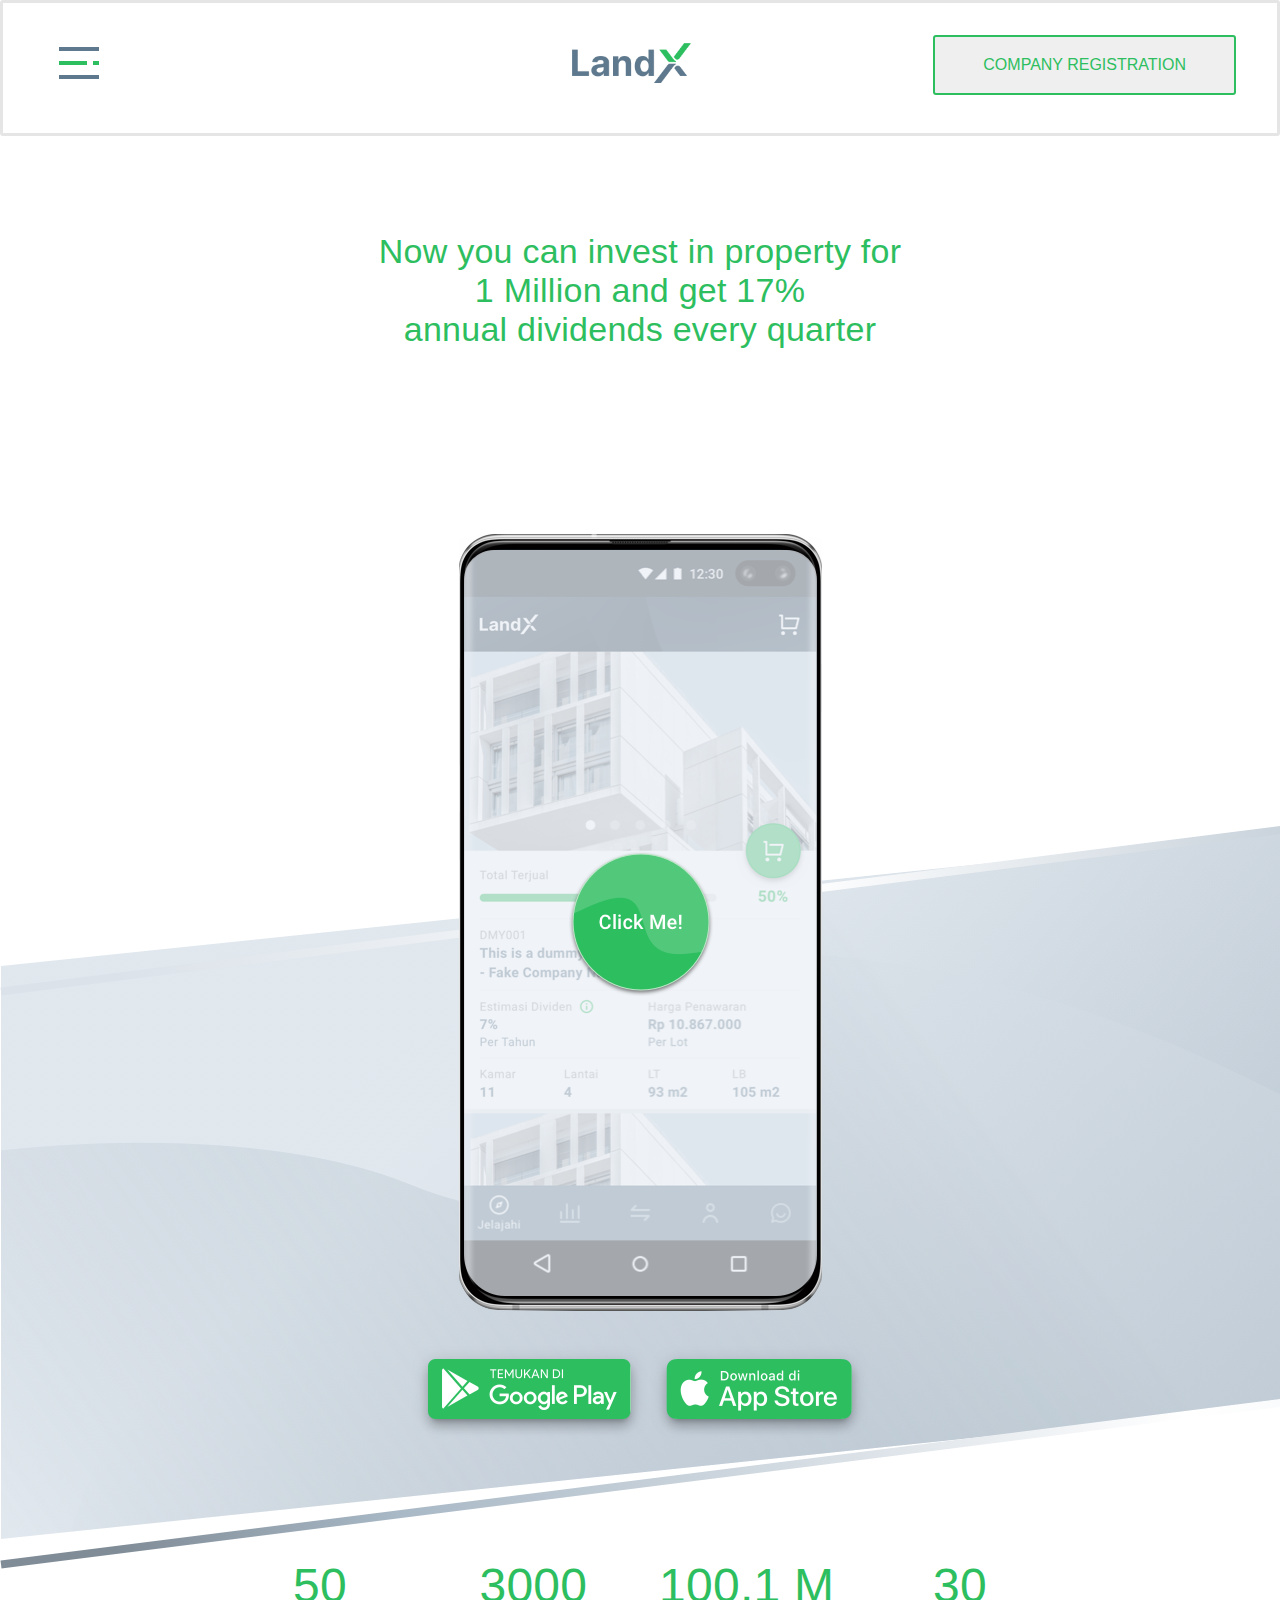
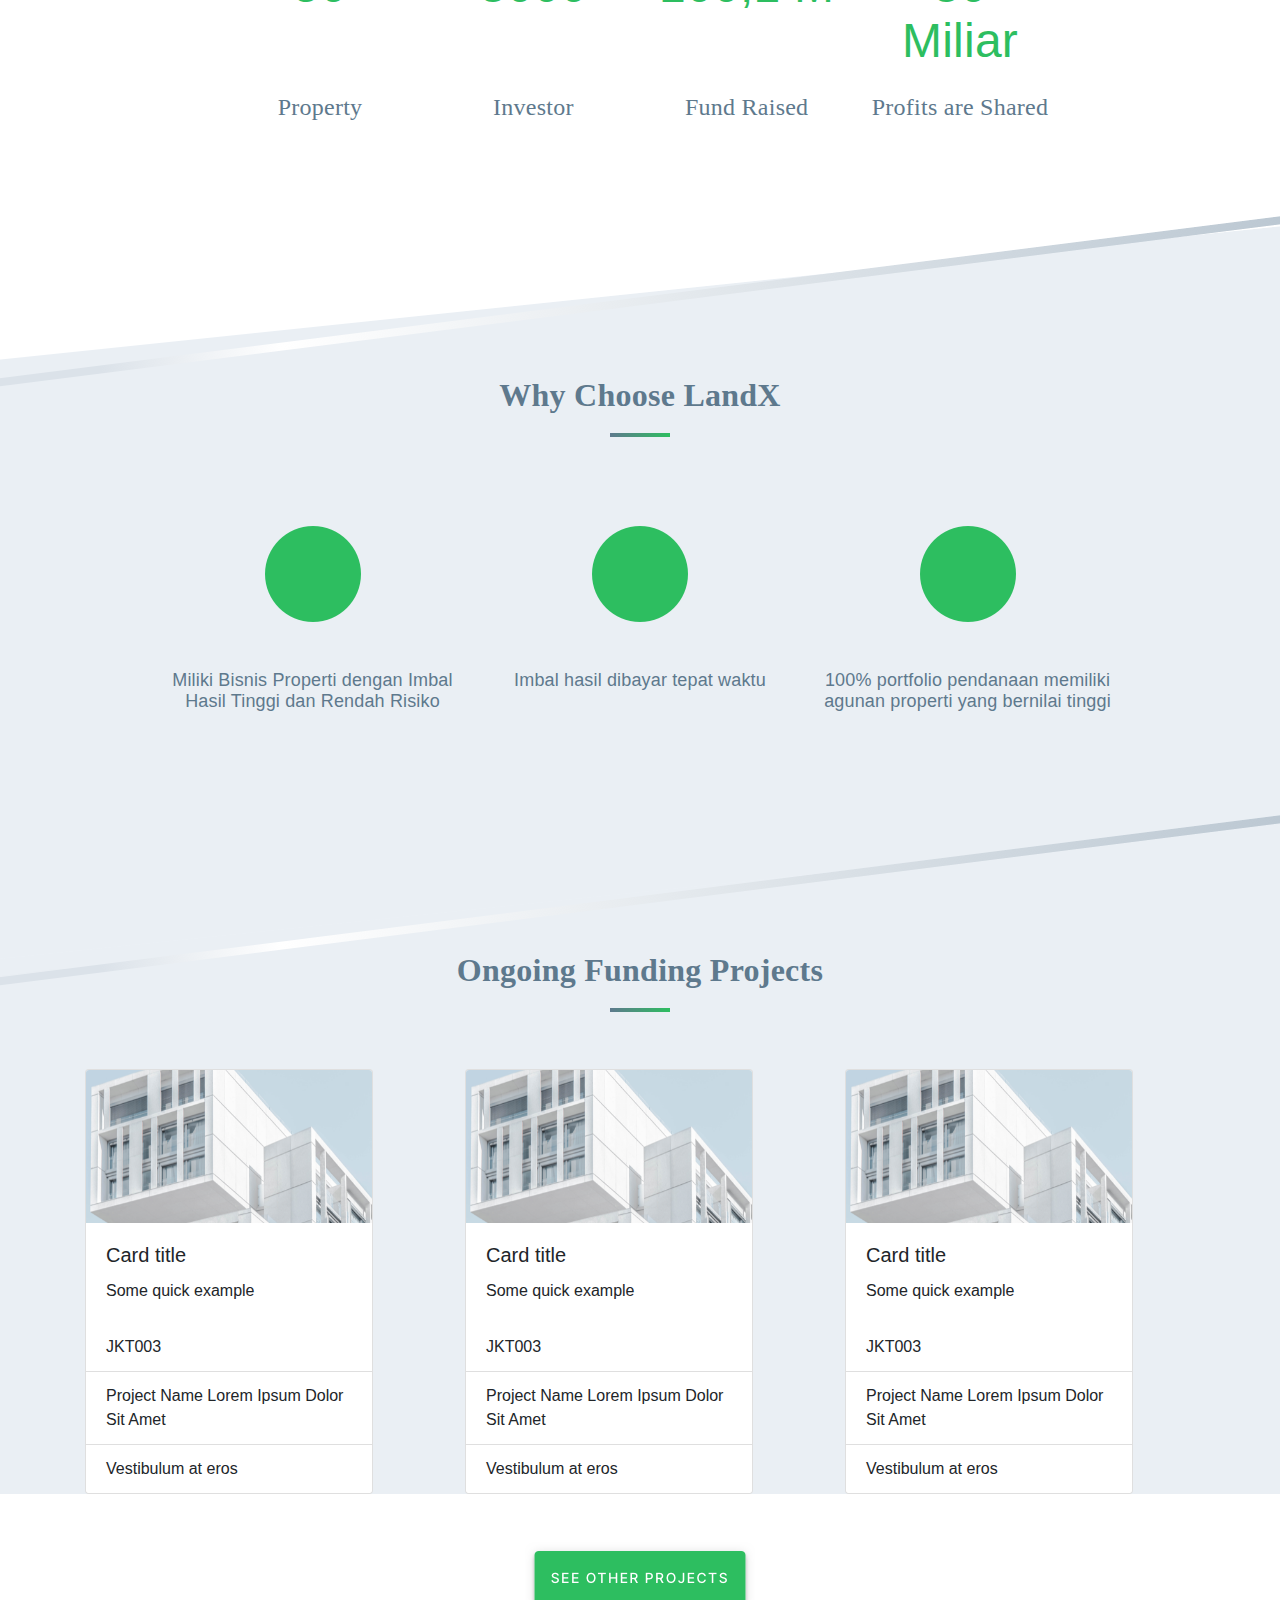
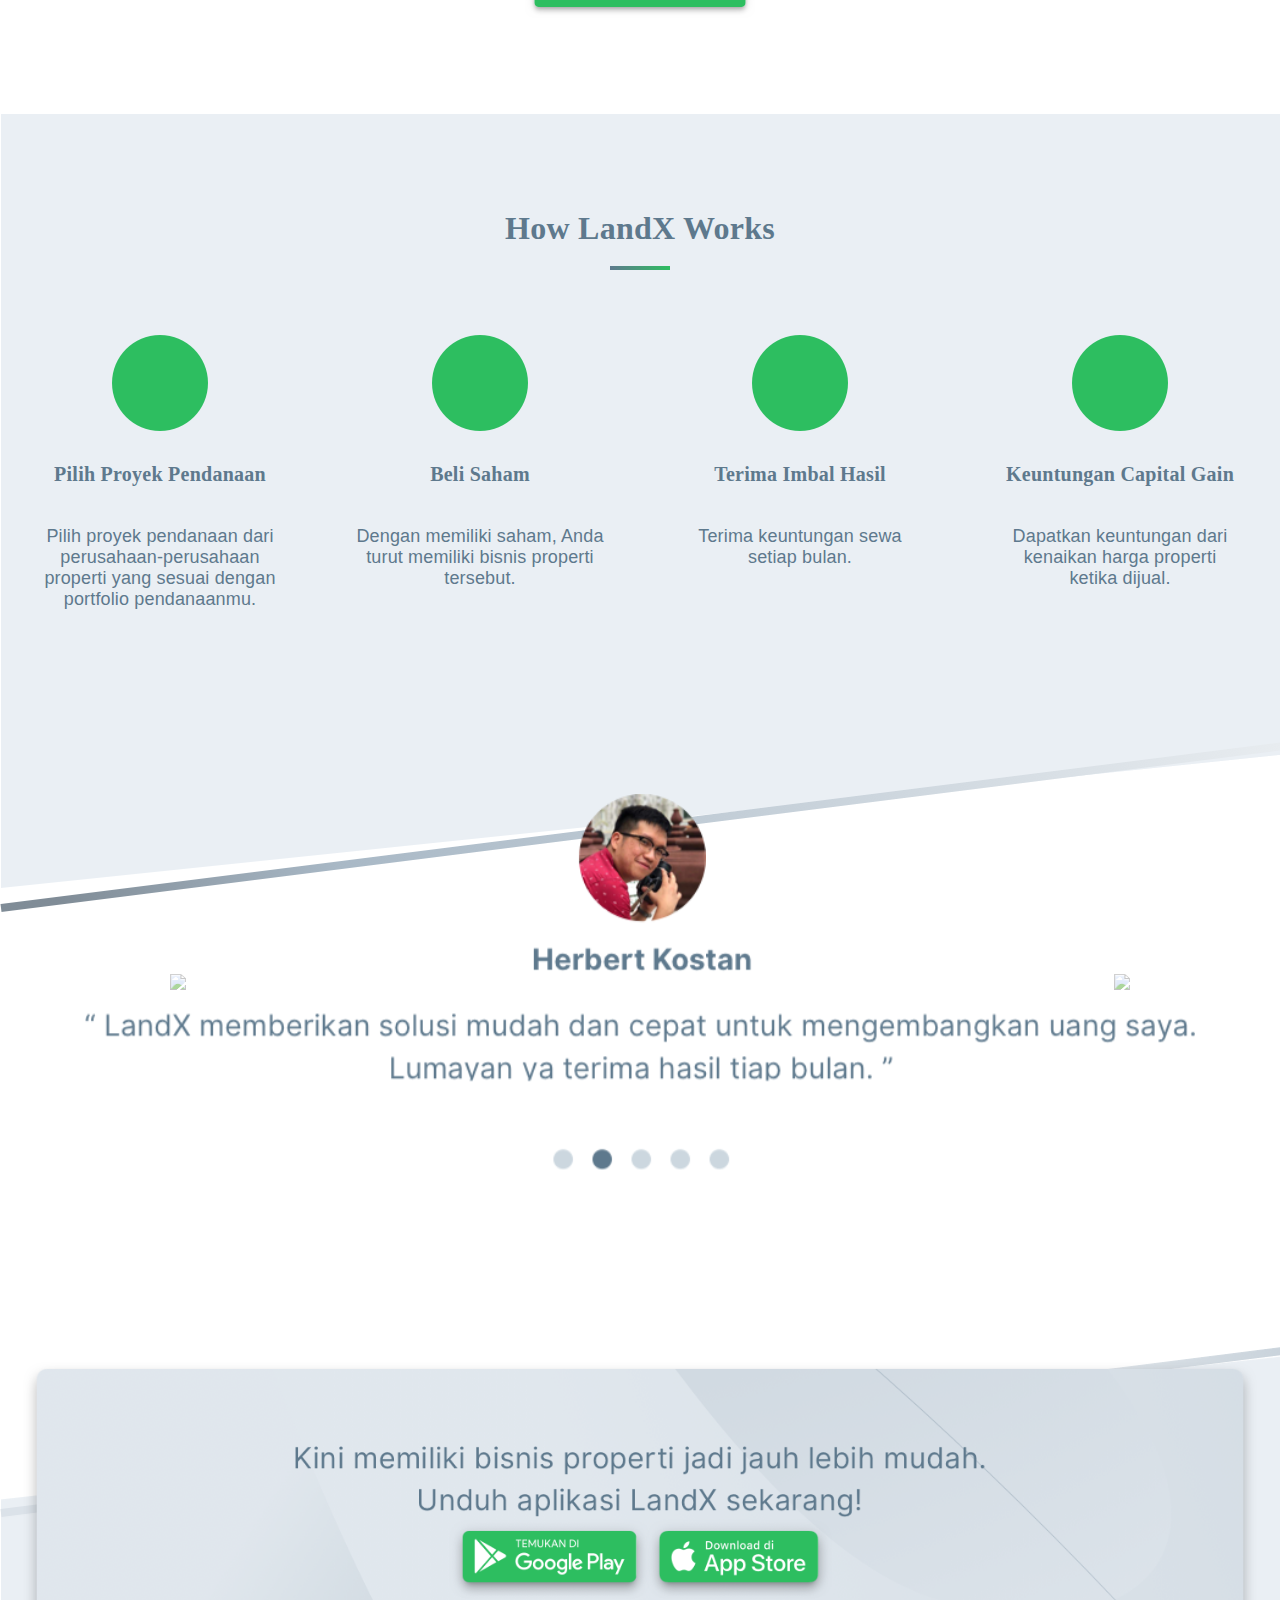
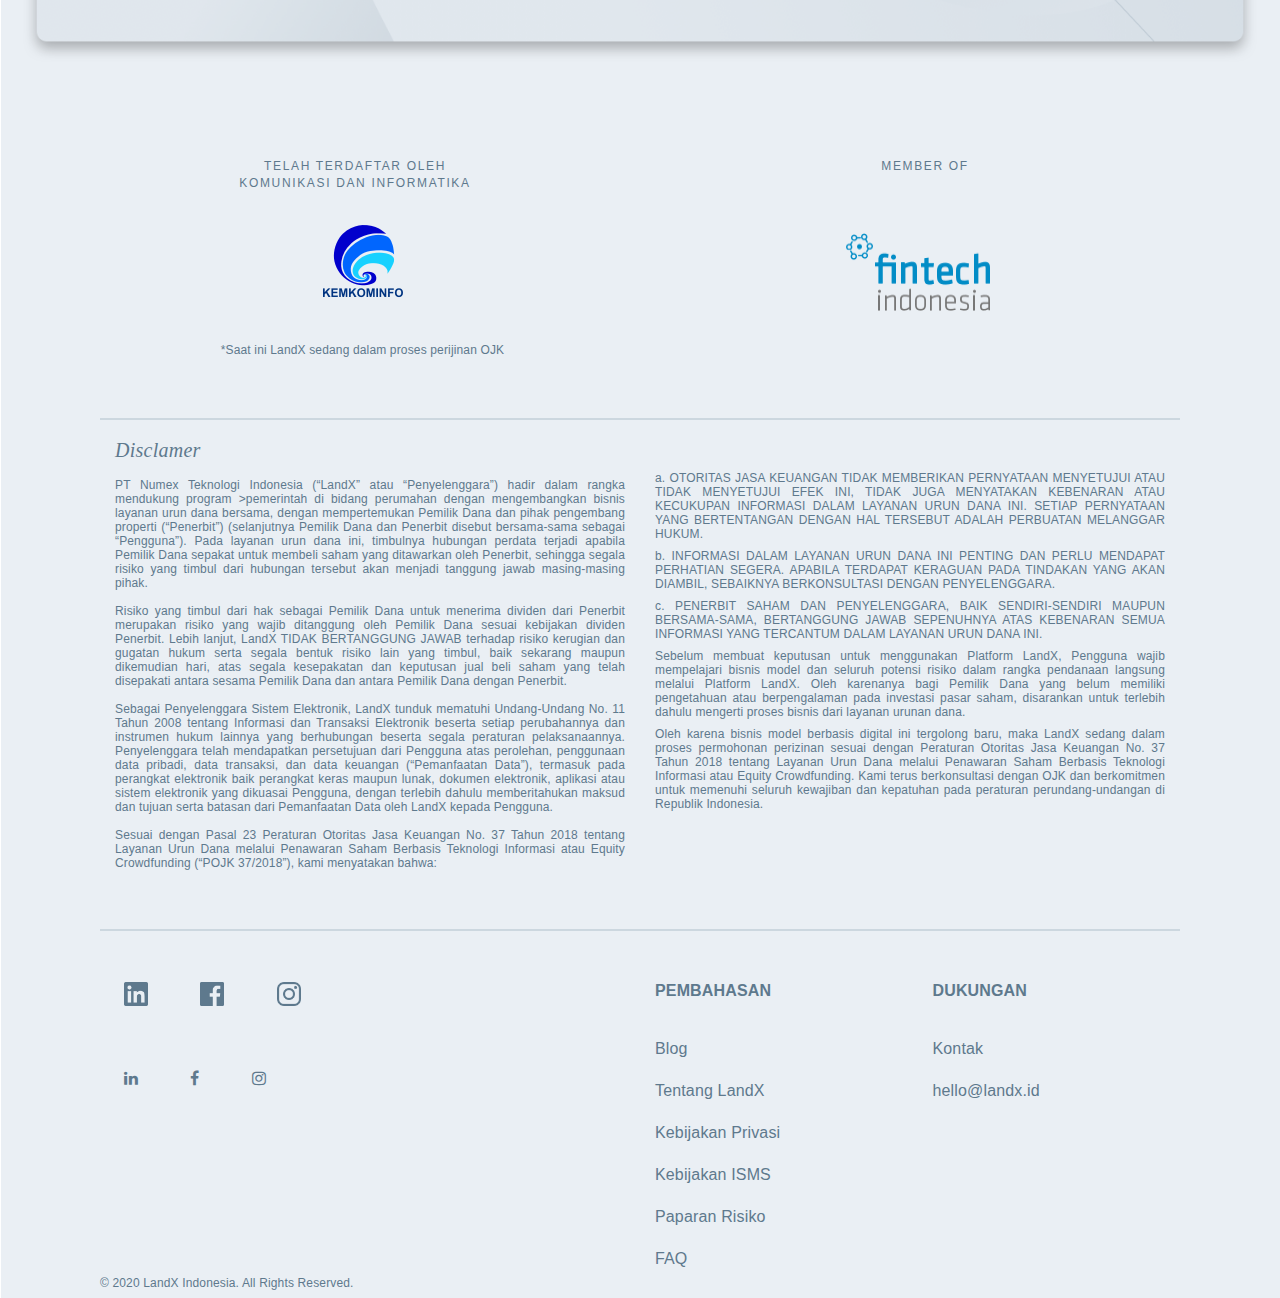
==== index.html @ e966cb38 "Merge pull request #1 from aanragilj/landingaan" ====
<!doctype html>
<html lang="en">
  <head>
    <!-- Required meta tags -->
    <meta charset="utf-8">
    <meta name="viewport" content="width=device-width, initial-scale=1, shrink-to-fit=no">

    <!-- Bootstrap CSS -->
    <link rel="stylesheet" href="https://stackpath.bootstrapcdn.com/bootstrap/4.4.1/css/bootstrap.min.css" integrity="sha384-Vkoo8x4CGsO3+Hhxv8T/Q5PaXtkKtu6ug5TOeNV6gBiFeWPGFN9MuhOf23Q9Ifjh" crossorigin="anonymous">
    <link rel="stylesheet" type="text/css" href="style.css">

    <title>LandX Website</title>
  </head>

  <body>

    <!-- Navbar -->

    <div class="container-fluid sticky-top" style="padding: 32px 24px;" id="navbar">
        <div class="row">
          <div class="col-lg" style="text-align:left">
            <img src="img/hamburgerMenu.svg" alt="hamburgerMenu" id="hamburgerMenu">
          </div>
          <div class="col-lg" style="text-align:center" class="img-fluid">
            <img src="img/LandX_Logo.png" alt="LandX Logo" id="logolandx">
          </div>
          <div class="col-lg" style="text-align:right" id="companyregistration" class="img-fliuid">
            <button id="lx_btn_outline">COMPANY REGISTRATION</button> 
          </div>
        </div>
      </div>

      <!-- Tittle -->

      <div class="container-fluid" style="padding: 32px 72px;">
        <div class="row">
          <div class="col-lg">
            <h1 id="Now-you-can-invest-i" class="mx-auto d-block" style="text-align: center;">Now you can invest in property for 1 Million and get 17%<br> annual 
              dividends every quarter</h1><br></h1>
          </div>
        </div>
      </div>

      <!-- Handphone mockup -->
    <div class="container-fluid" id="lx_hero1">
      <div class="row">
        <div class="col-lg" style="text-align:center" class="img-fluid">
          <img src="img/heroPhone2.png" alt="heroPhone" id="heroPhone" class="mx-auto d-block">
          <div class="col" style="padding-top: 32px;">
            <img src="img/btn_googleplay.png">
            <img src="img/btn_appstore.png">
            <div class="col-2"></div>
        <div class="col-2"></div>
      </div>
          </div>

      </div>
      <!-- Jumlah investor -->
      <div class="row" style="padding-top: 120px;">
        <div class="col"></div>
          <div class="col-2">
            <h2 id="h3">50</h2>
          </div>
          <div class="col-2">
            <h2 id="h3">3000</h2>
          </div>
          <div class="col-2">
            <h2 id="h3">100,1 M</h2>
          </div>
          <div class="col-2">
            <h2 id="h3">30 Miliar</h2>
          </div>
          <div class="col"></div>
        </div>
        <div class="row" style="padding-top: 10px;">
          <div class="col"></div>
          <div class="col-2">
            <p id="p2">Property</p>
          </div>
          <div class="col-2">
            <p id="p2">Investor</p>
          </div>
          <div class="col-2">
            <p id="p2">Fund Raised</p>
          </div>
          <div class="col-2">
            <p id="p2">Profits are Shared</p>
          </div>
          <div class="col"></div>
        </div>
    </div>
    


      <!-- Content 2 -->
          
      <div class="row">
        <div class="col-lg" style="text-align:center" class="img-fluid" id="lx_hero2">
          <div class="row" style="padding-top: 120px;">
          <div class="col">
              <h2 id="h2">Why Choose LandX</h2>
          <div class="col">
              <img src="img/line_why.png" alt="line_why" position="center">
      </div>
      <div class="row" style="padding-top: 48px;">
        <div class="col"></div>
        <div class="col-3" style="padding-top: 32px;">
            <img src="img/circle1.png" alt="iconPlaceholder" class="mx-auto d-block">
            <br>
            <p id="p">Miliki Bisnis Properti dengan Imbal Hasil Tinggi dan Rendah Risiko</p>
        </div>
        <div class="col-3" style="padding-top: 32px;">
            <img src="img/circle1.png" alt="iconPlaceholder" class="mx-auto d-block">
            <br>
            <p id="p">Imbal hasil dibayar tepat waktu</p>
        </div>
        <div class="col-3" style="padding-top: 32px;">
            <img src="img/circle1.png" alt="iconPlaceholder" class="mx-auto d-block">
            <br>
            <p id="p">100% portfolio pendanaan memiliki agunan properti yang bernilai tinggi</p>
        </div>
        <div class="col"></div>
    </div>

          <!--Card view-->

          <div class="row">
            <div class="col-lg" style="text-align:center" class="img-fluid" id="lx_hero2">
              <div class="row" style="padding-top: 96px;">
              <div class="col">
                  <h2 id="h2">Ongoing Funding Projects</h2>
              <div class="col">
                  <img src="img/line_why.png" alt="line_why" position="center">
          </div>

            <div class="container">
              <div class="row" style="padding-top: 48px;">
                <div class="col" style="text-align: center;">
                <div class="card" style="width: 18rem;">
                <img class="card-img-top" src="img/imgPlaceholder.png" alt="Card image cap">
                <div class="card-body">
                <h5 class="card-title" style="text-align: left;">Card title</h5>
                <p class="card-text" style="text-align: left;">Some quick example</p>
            </div>
                <ul class="list-group list-group-flush">
                <li class="list-group-item" style="text-align: left;">JKT003</li>
                <li class="list-group-item" style="text-align: left;">Project Name Lorem Ipsum Dolor Sit Amet</li>
                <li class="list-group-item" style="text-align: left;">Vestibulum at eros</li>
                </div>
            </div>

            
            <div class="col" style="text-align: center;">
              <div class="card" style="width: 18rem;">
                  <img class="card-img-top" src="img/imgPlaceholder.png" alt="Card image cap">
              <div class="card-body">
                  <h5 class="card-title" style="text-align: left;">Card title</h5>
                  <p class="card-text" style="text-align: left;">Some quick example</p>
              </div>
                  <ul class="list-group list-group-flush">
                  <li class="list-group-item" style="text-align: left;">JKT003</li>
                  <li class="list-group-item" style="text-align: left;">Project Name
                              Lorem Ipsum Dolor Sit Amet</li>
                  <li class="list-group-item" style="text-align: left;">Vestibulum at eros</li>
              </div>
              </div>
              <div class="col" style="text-align: center;">
                <div class="card" style="width: 18rem;">
                    <img class="card-img-top" src="img/imgPlaceholder.png" alt="Card image cap">
              <div class="card-body">
                    <h5 class="card-title" style="text-align: left;">Card title</h5>
                    <p class="card-text" style="text-align: left;">Some quick example</p>
              </div>
                    <ul class="list-group list-group-flush">
                    <li class="list-group-item" style="text-align: left;">JKT003</li>
                    <li class="list-group-item" style="text-align: left;">Project Name
                                Lorem Ipsum Dolor Sit Amet</li>
                    <li class="list-group-item" style="text-align: left;">Vestibulum at eros</li>
              </div>
                <div class="col" style="text-align: center;"></div>
             </div>  
               </div>
              </div>
            </div>
          </div>
         </div>
        </div>
            <div class="container" style="padding-top: 48px;">
              <div class="row">
                <div class="col" style="text-align: center" >
                  <img src="img/btn_otherproject.png">
                </div>
            </div>
  </div>

  <!--How LandX Works-->

  <div class="container-fluid" style="padding-top: 96px;">
  <div class="row">
    <div class="col-lg" style="text-align: center;" class="img-fluid" id="lx_hero3">
      <div class="row">
        <div class="col">
          <h2 id="h2">How LandX Works</h2>
        <div class="col">
          <img src="img/line_why.png" alt="line_why" position="center">
      </div>
    </div>
  </div>
  <div class="row" style="padding-top: 56px"  >
      <div class="col">
          <img src="img/circle1.png" alt="circle" id="circle1" style="text-align: center;">
      </div>
      <div class="col">
          <img src="img/circle1.png" alt="circle" id="circle1" style="text-align: center;">
      </div>
      <div class="col">
          <img src="img/circle1.png" alt="circle" id="circle1" style="text-align: center;">
      </div>
      <div class="col">
          <img src="img/circle1.png" alt="circle" id="circle1" style="text-align: center;">
      </div>
  </div>
  <div class="row" style="padding-top: 0px;">
    <div class="col" id="p1">
        <p>Pilih Proyek Pendanaan</p>
    </div>
    <div class="col" id="p1">
        <p>Beli Saham</p>
    </div>
    <div class="col" id="p1">
        <p>Terima Imbal Hasil</p>
    </div>
    <div class="col" id="p1">
        <p>Keuntungan Capital Gain</p>
    </div>
  </div>
      <div class="row" style="padding-top: 0px;"  class="mx-auto d-block">
    </div class="col">
    <div class="row" style="padding-top: px;">
      <div class="col" id="p">
          <p>Pilih proyek pendanaan dari<br> perusahaan-perusahaan</br>
            properti yang sesuai dengan<br>
            portfolio pendanaanmu.</br></p>
      </div>
      <div class="col" id="p">
          <p>Dengan memiliki saham, Anda<br> turut memiliki bisnis properti</br> tersebut.</p>
      </div>
      <div class="col" id="p">
          <p>Terima keuntungan sewa<br> setiap bulan.</br></p>
      </div>
      <div class="col" id="p">
          <p>Dapatkan keuntungan dari<br> kenaikan harga properti</br> ketika dijual.</p>
      </div>
    </div>
        <div class="row" style="padding-top: 48px;"  class="mx-auto d-block">
      </div class="col">

      <div class="container" style="padding-top: 96px;">
        <div class="row">
          <div class="col-lg">
            <div id="carouselExampleControls" class="carousel slide" data-ride="carousel" id="carousel">
              <div class="carousel-inner">
                <div class="carousel-item active">
                  <img src="img/carousel1.png" class="d-block w-100" alt="carousel1" id="carousel">
                </div>
                <div class="carousel-item">
                  <img src="img/carousel2.png" class="d-block w-100" alt="carousel1" id="carousel">
                </div>
                <div class="carousel-item">
                  <img src="img/carousel3.png" class="d-block w-100" alt="carousel1" id="carousel">
                </div>
              </div>
              <a class="carousel-control-prev" href="#carouselExampleControls" role="button" data-slide="prev">
                <span class="carousel-control-prev-icon" aria-hidden="true"></span>
                <img src="img/atom/Icon/prev_icon.png" id="prev_icon">
                <span class="sr-only">Previous</span>
              </a>
              <a class="carousel-control-next" href="#carouselExampleControls" role="button" data-slide="next">
                <span class="carousel-control-next-icon" aria-hidden="true"></span>
                <img src="img/atom/Icon/next_icon.png" id="next_icon">
                <span class="sr-only">Next</span>
              </a>
            </div>
            </div>
      </div>
        </div>
      </div>
      

    </div>
  </div>

<!--How Investor Says about LandX-->


    </div>
  </div>
  </div>
</div>


<!--Footer-->

<div class="container-fluid">
<div class="row" style="padding-top: 96px">
  <div class="col-lg" style="text-align: center;" class="img-fluid" id="lx_footer">
    <img src="img/card_unduh.png" id="card_unduh">
      <div class="col" style="text-align: center;">
      <div class="row" style="text-align: center;">

        <div class="container">
        <div class="row">
        <div class="col" style="text-align: center;" style="padding-top: 96px;">
          <p id="p3" style="padding-top: 96px;">TELAH TERDAFTAR OLEH <br> KOMUNIKASI DAN INFORMATIKA </br></p>
        </div>
        <div class="col" style="text-align: center;">
          <p id="p3" style="padding-top: 96px;">MEMBER OF</p>
        </div>
      </div>
  <div class="container">
    <div class="row">
    <div class="col" style="text-align: center;" style="padding-top: 32px;">
      <img src="img/logo_kemkominfo.png" id="logo_kemkominfo">
    </div>
    <div class="col" style="text-align: center;" style="padding-top: 32px;">
      <img src="img/Fintech Logo.png" id="fintech_indo">
    </div>
    </div>
  </div>
      <div class="container">
        <div class="row">
        <div class="col" style="text-align: center;" style="padding-top: 96px;">
          <p id="p4" style="padding-top: 32px;">*Saat ini LandX sedang dalam proses perijinan OJK</p>
        </div>
        <div class="col" style="text-align: center;">
          <p id="p3" style="padding-top: 32px;"></p>
        </div>
      </div>
        <div class="containter-fluid">
          <div class="row">
            <div class="col" style="padding-top: 32px;" style="text-align: center;">
              <img src="img/line_footer.png" id="line_footer">
            </div>
          </div>
        <div class="container-fluid">
          <div class="row">
            <div class="col" style="padding-top: 40px 12px;">
              <p id="p2-1" style="text-align: left;"><i>Disclamer</i></p>
              <p id="p4" style="text-align: justify;" style="padding-top: 32px;">
                PT Numex Teknologi Indonesia (“LandX” atau “Penyelenggara”) hadir dalam rangka mendukung program
                >pemerintah di bidang perumahan dengan mengembangkan bisnis layanan urun dana bersama, dengan
                mempertemukan Pemilik Dana dan pihak pengembang properti (“Penerbit”) (selanjutnya Pemilik Dana 
                dan Penerbit disebut bersama-sama sebagai “Pengguna”). Pada layanan urun dana ini, 
                timbulnya hubungan perdata terjadi apabila Pemilik Dana sepakat untuk membeli saham yang ditawarkan 
                oleh Penerbit, sehingga segala risiko yang timbul dari hubungan tersebut akan menjadi tanggung jawab 
                masing-masing pihak.</br>

                
                <br>Risiko yang timbul dari hak sebagai Pemilik Dana untuk menerima dividen dari Penerbit 
                merupakan risiko yang wajib ditanggung oleh Pemilik Dana sesuai kebijakan dividen Penerbit. Lebih lanjut, 
                LandX TIDAK BERTANGGUNG JAWAB terhadap risiko kerugian dan gugatan hukum serta segala bentuk risiko lain yang timbul, 
                baik sekarang maupun dikemudian hari, atas segala kesepakatan dan keputusan jual beli saham yang telah disepakati 
                antara sesama Pemilik Dana dan antara Pemilik Dana dengan Penerbit.</br>
                
                <br>
                Sebagai Penyelenggara Sistem Elektronik, LandX tunduk mematuhi Undang-Undang No. 11 Tahun 2008 
                tentang Informasi dan Transaksi Elektronik beserta setiap perubahannya dan instrumen hukum lainnya 
                yang berhubungan beserta segala peraturan pelaksanaannya. Penyelenggara telah mendapatkan persetujuan 
                dari Pengguna atas perolehan, penggunaan data pribadi, data transaksi, dan data keuangan (“Pemanfaatan Data”), 
                termasuk pada perangkat elektronik baik perangkat keras maupun lunak, dokumen elektronik, aplikasi atau sistem 
                elektronik yang dikuasai Pengguna, dengan terlebih dahulu memberitahukan maksud dan tujuan serta batasan dari 
                Pemanfaatan Data oleh LandX kepada Pengguna. </br>
                
                <br>
                Sesuai dengan Pasal 23 Peraturan Otoritas Jasa Keuangan No. 37 Tahun 2018 
                tentang Layanan Urun Dana melalui Penawaran Saham Berbasis Teknologi Informasi 
                atau Equity Crowdfunding (“POJK 37/2018”), kami menyatakan bahwa: <br>
              </p>
            </div>
            <div class="col" style="text-align: right;" style="padding-top: 40px;">
              <p id="p5" style="text-align: justify;">
                a.    OTORITAS JASA KEUANGAN TIDAK MEMBERIKAN PERNYATAAN MENYETUJUI ATAU TIDAK MENYETUJUI
                      EFEK INI, TIDAK JUGA MENYATAKAN KEBENARAN ATAU KECUKUPAN INFORMASI DALAM LAYANAN URUN
                      DANA INI. SETIAP PERNYATAAN YANG BERTENTANGAN DENGAN HAL TERSEBUT ADALAH PERBUATAN MELANGGAR HUKUM.
              </p>

              <p id="p6" style="text-align: justify;">
                b.  	INFORMASI DALAM LAYANAN URUN DANA INI PENTING DAN PERLU MENDAPAT PERHATIAN SEGERA. 
                      APABILA TERDAPAT KERAGUAN PADA TINDAKAN YANG AKAN DIAMBIL, SEBAIKNYA BERKONSULTASI 
                      DENGAN PENYELENGGARA.
              </p>

              <p id="p6" style="text-align: justify;">
                c.  	PENERBIT SAHAM DAN PENYELENGGARA, BAIK SENDIRI-SENDIRI MAUPUN BERSAMA-SAMA, 
                      BERTANGGUNG JAWAB SEPENUHNYA ATAS KEBENARAN SEMUA INFORMASI YANG TERCANTUM DALAM 
                      LAYANAN URUN DANA INI.
              </p>
              
              <p id="p7" style="text-align: justify;">
                Sebelum membuat keputusan untuk menggunakan Platform LandX, Pengguna wajib mempelajari 
                bisnis model dan seluruh potensi risiko dalam rangka pendanaan langsung melalui Platform LandX. 
                Oleh karenanya bagi Pemilik Dana yang belum memiliki pengetahuan atau berpengalaman pada investasi 
                pasar saham, disarankan untuk terlebih dahulu mengerti proses bisnis dari layanan urunan dana.
              </p>

              <p id="p7" style="text-align: justify;">
                Oleh karena bisnis model berbasis digital ini tergolong baru, maka LandX sedang dalam proses permohonan 
                perizinan sesuai dengan Peraturan Otoritas Jasa Keuangan No. 37 Tahun 2018 tentang Layanan Urun Dana melalui 
                Penawaran Saham Berbasis Teknologi Informasi atau Equity Crowdfunding. Kami terus berkonsultasi dengan OJK 
                dan berkomitmen untuk memenuhi seluruh kewajiban dan kepatuhan pada peraturan perundang-undangan di Republik Indonesia.
              </p>

            </div>
          </div>
        </div>
        <div class="containter-fluid">
          <div class="row">
            <div class="col" style="padding-top: 32px;" style="text-align: center;">
              <img src="img/line_footer.png" id="line_footer">
            </div>
          </div>

        <div class="cotainer">
          <div class="row">
            <div class="col" style="text-align: left;">
              <img src="img/linkedin_logo.png" id="socmed_logo">
              <img src="img/facebook_logo.png" id="socmed_logo">
              <img src="img/instagram_logo.png" id="socmed_logo">
              <link rel="stylesheet" href="https://cdnjs.cloudflare.com/ajax/libs/font-awesome/4.7.0/css/font-awesome.min.css">
              <a href="#" class="fa fa-linkedin" id="fa-linkedin"></a>
              <a href="#" class="fa fa-facebook" id="fa-facebook"></a>
              <a href="#" class="fa fa-instagram"id="fa-instagram"></a>
            </div>

            <div class="col" style="text-align: left;">
              <link rel="stylesheet">
            </div>

          <div class="col-lg">
            <img class="col">
            <p id="p8" style="text-align: left;"><b>PEMBAHASAN</b></p>
            <p id="p9" style="text-align: left;">Blog</p>
            <p id="p9" style="text-align: left;">Tentang LandX</p>
            <p id="p9" style="text-align: left;">Kebijakan Privasi</p>
            <p id="p9" style="text-align: left;">Kebijakan ISMS</p>
            <p id="p9" style="text-align: left;">Paparan Risiko</p>
            <p id="p9" style="text-align: left;">FAQ</p>
         </div>

         <div class="col-lg">
          <img class="col">
          <p id="p8" style="text-align: left;"><b>DUKUNGAN</b></p>
          <p id="p9" style="text-align: left;">Kontak</p>
          <p id="p9" style="text-align: left;">hello@landx.id</p>
       </div>
       <div class="container">
        <div class="row">
          <div class="col" style="text-align: left;">
           <p id="p7">© 2020 LandX Indonesia. All Rights Reserved.</p>
          </div>
          <div class="col">
            <p></p>
          </div>
        </div>
        <div class="container">
         <div class="row">
           <div class="col" style="text-align: left;">
            <p id="p7"></p>
           </div>
      </div>
       </div>

      </div>
    </div>


    <!-- Optional JavaScript -->
    <!-- jQuery first, then Popper.js, then Bootstrap JS -->
    <script src="https://code.jquery.com/jquery-3.4.1.slim.min.js" integrity="sha384-J6qa4849blE2+poT4WnyKhv5vZF5SrPo0iEjwBvKU7imGFAV0wwj1yYfoRSJoZ+n" crossorigin="anonymous"></script>
    <script src="https://cdn.jsdelivr.net/npm/popper.js@1.16.0/dist/umd/popper.min.js" integrity="sha384-Q6E9RHvbIyZFJoft+2mJbHaEWldlvI9IOYy5n3zV9zzTtmI3UksdQRVvoxMfooAo" crossorigin="anonymous"></script>
    <script src="https://stackpath.bootstrapcdn.com/bootstrap/4.4.1/js/bootstrap.min.js" integrity="sha384-wfSDF2E50Y2D1uUdj0O3uMBJnjuUD4Ih7YwaYd1iqfktj0Uod8GCExl3Og8ifwB6" crossorigin="anonymous"></script>
  </body>
</html>
---- style.css ----
@import url('https://rsms.me/inter/inter.css');
html { font-family: 'Inter', sans-serif; }
@supports (font-variation-settings: normal) {
  html { font-family: 'Inter var', sans-serif; }
}

#navbar {
    background-color: #ffffff;
    width: 100%;
    height: 136px;
    border-style: solid;
    border-color: #e5e5e5;
    border-radius: 3px;
}

#hamburgerMenu {
    position: relative;
    position: center;
    padding-top: 12px;
    padding-left: 32px;
}

#logolandx {
    height: 48px;
    padding-top: 8px;
}

#lx_btn_outline {
    size: 48px;
    border-style: solid;
    border-color: #2DBE60;
    padding-right: 32px;
    border-radius: 3px;
    padding: 16px 48px;
    font-family: 'Inter var', sans-serif;
    color: #2DBE60;
}

#companyregistration {
    background-color: #ffffff;
    color: #2DBE60;
    padding-right: 32px;
}

#Now-you-can-invest-i {
    font-family: 'Inter', sans-serif;
    font-size: 34px;
    font-weight: normal;
    font-stretch: normal;
    font-style: normal;
    line-height: normal;
    letter-spacing: 0.25px;
    padding: 16px 300px;
    padding-top: 64px;
    padding-bottom: 0x;
    text-align: center;
    color: #2dbe60;
}
#heroPhone {
    margin-top: 105px;
    z-index: -999;
    background-position: top;
}

#herobg {
    margin-top: 0px;
    width: auto;
    height: auto;
    image-resolution: 72dpi;
    background-position: bottom;
}

#lx_hero1 {
    background-image: url(img/heroBackground.png);
    background-repeat: no-repeat;
    padding-top: 0px;
    width: auto;
    height: auto;
}

#lx_hero2 {
    background-image: url(img/heroMiddle.png);
    background-repeat: no-repeat;
    padding-top: 120px;
    width: auto;
    height: auto;
}

#lx_hero3 {
    background-image: url(img/heroBackground2.png);
    background-repeat: no-repeat;
    padding-top: 96px;
    width: auto;
    height: auto;
}

#lx_footer {
    background-image: url(img/footerBackground1.png);
    background-repeat: no-repeat;
    padding-top: 96px;
    width: auto;
    height: auto;
}

#line_why {
    text-align: center;
    width: 70px;
    height: 4px;
}
#h2 {
    font-family: 'Roboto';
    font-size: 78x;
    font-weight: bold;
    font-stretch: normal;
    font-style: normal   ;
    line-height: normal;
    letter-spacing: 0.25px;
    color: #5e798d;
    text-align: center;
}

#carousel {
    height: auto;
    width: auto;
}


<!--Content-->

#heroMiddle {
    background-image: url(img/heroMiddle.png);
    padding-top: 0px;
}

#h3 {
    font-family: 'Inter-Bold', sans-serif;
    font-size: 48px;
    font-weight: normal;
    font-stretch: normal;
    font-style: bold;
    line-height: normal;
    letter-spacing: 0.25px;
    color: #2dbe60;
    text-align: center;
    padding-left: 0px;
}

#p {
    font-family: 'Inter-Regular', sans-serif;
    font-size: 18px;
    font-weight: 500;
    font-stretch: normal;
    font-style: normal;
    line-height: normal;
    letter-spacing: 0.15px;
    text-align: center;
    color: #5e798d;
    padding-top: 0px;  
    margin: 24px 0px;
}

#p1 {
    font-family: 'Roboto';
    font-size: 20px;
    font-weight: bold;
    font-stretch: normal;
    font-style: bold;
    line-height: normal;
    letter-spacing: 0.25px;
    color: #5e798d;
    text-align: center;
    padding-top: 32px;
}   

#p2 {
    font-family: 'Roboto';
    font-size: 24px;
    font-weight: normal;
    font-stretch: normal;
    font-style: bold;
    line-height: normal;
    letter-spacing: 0.25px;
    color: #5e798d;
    text-align: center;
    padding-top: 8px;
}   

#p2-1 {
    font-family: 'Inter';
    color: #5e798d;
    font-size: 20px;
    font-weight: normal;
    font-stretch: normal;
    font-style: bold;
    line-height: normal;
    letter-spacing: 0.25px;
    text-align: center;
    padding-top: 8px;
}   


#p3 {
    font-family: 'Inter-Regular', sans-serif;
    font-size: 12px;
    font-weight: 500;
    font-stretch: normal;
    font-style: normal;
    line-height: 1.45;
    letter-spacing: 1.65px;
    text-align: center;
    color: #5e798d;
    padding-top: 0px; 
    padding-bottom: 32px; 
    margin: 0px;
}

#p4 {
    font-family: 'Inter-Regular', sans-serif;
    font-size: 12px;
    font-weight: 500;
    font-stretch: normal;
    font-style: normal;
    line-height: normal;
    letter-spacing: 0.15px;
    text-align: center;
    color: #5e798d;
    padding-top: 0px; 
    padding-bottom: 16px; 
    margin: 0px;
}

#p5 {
    font-family: 'Inter-Regular', sans-serif;
    font-size: 12px;
    font-weight: 500;
    font-stretch: normal;
    font-style: normal;
    line-height: normal;
    letter-spacing: 0.15px;
    text-align: left;
    color: #5e798d;
    padding-top: 40px; 
    padding-bottom: 0px; 
    margin: 0px;
}

#p6 {
    font-family: 'Inter-Regular', sans-serif;
    font-size: 12px;
    font-weight: 500;
    font-stretch: normal;
    font-style: normal;
    line-height: normal;
    letter-spacing: 0.15px;
    text-align: left;
    color: #5e798d;
    padding-top: 8px; 
    padding-bottom: 0px; 
    margin: 0px;
}

#p7 {
    font-family: 'Inter-Regular', sans-serif;
    font-size: 12px;
    font-weight: 500;
    font-stretch: normal;
    font-style: normal;
    line-height: normal;
    letter-spacing: 0.15px;
    text-align: left;
    color: #5e798d;
    padding-top: 8px; 
    padding-bottom: 0px; 
    margin: 0px;
}

#p8 {
    font-family: 'Inter-Regular', sans-serif;
    text-align: left;
    font-size: 16px;
    font-weight: 500;
    font-stretch: normal;
    font-style: bold;
    line-height: normal;
    letter-spacing: 0.15px;
    text-align: center;
    color: #5e798d;
    padding-top: 16px; 
    padding-bottom: 16px; 
    margin: 0px;
}

#p9 {
    font-family: 'Inter-Regular', sans-serif;
    text-align: left;
    font-size: 16px;
    font-weight: 500;
    font-stretch: normal;
    font-style: bold;
    line-height: normal;
    letter-spacing: 0.15px;
    text-align: center;
    color: #5e798d;
    padding-top: 24px; 
    padding-bottom: 0px; 
    margin: 0px;
}



<!--Card-->s

#circle {
    text-align: center;
}

#card_unduh {
    height: 300px;
}

<!--Footer-->

#logo_kemkominfo{
    height: 86px;
    padding-top: 8px;
}

#fintech_indo {
    width: 144px;
    height: 86px;
    padding-top: 8px;
}

#line_footer {
    width: 100%;
    height: 2px;
}

#prev_icon {
    color: green;
}

#next_icon {
    color: green;
}

#fa-linkedin {
    color: #5e798d;
    text-align: left;
    padding-top: 16px;
    height: 50px;
    margin: 24px;
}

#fa-facebook {
    color: #5e798d;
    text-align: left;
    padding-top: 16px;
    height: 40px;
    margin: 24px;   
}

#fa-instagram {
    color: #5e798d;
    text-align: left;
    padding-top: 16px;
    height: 40px;
    margin: 24px;
}

#socmed_logo {
    text-align: left;
    padding-top: 16px;
    height: 40px;
    margin: 24px;

}
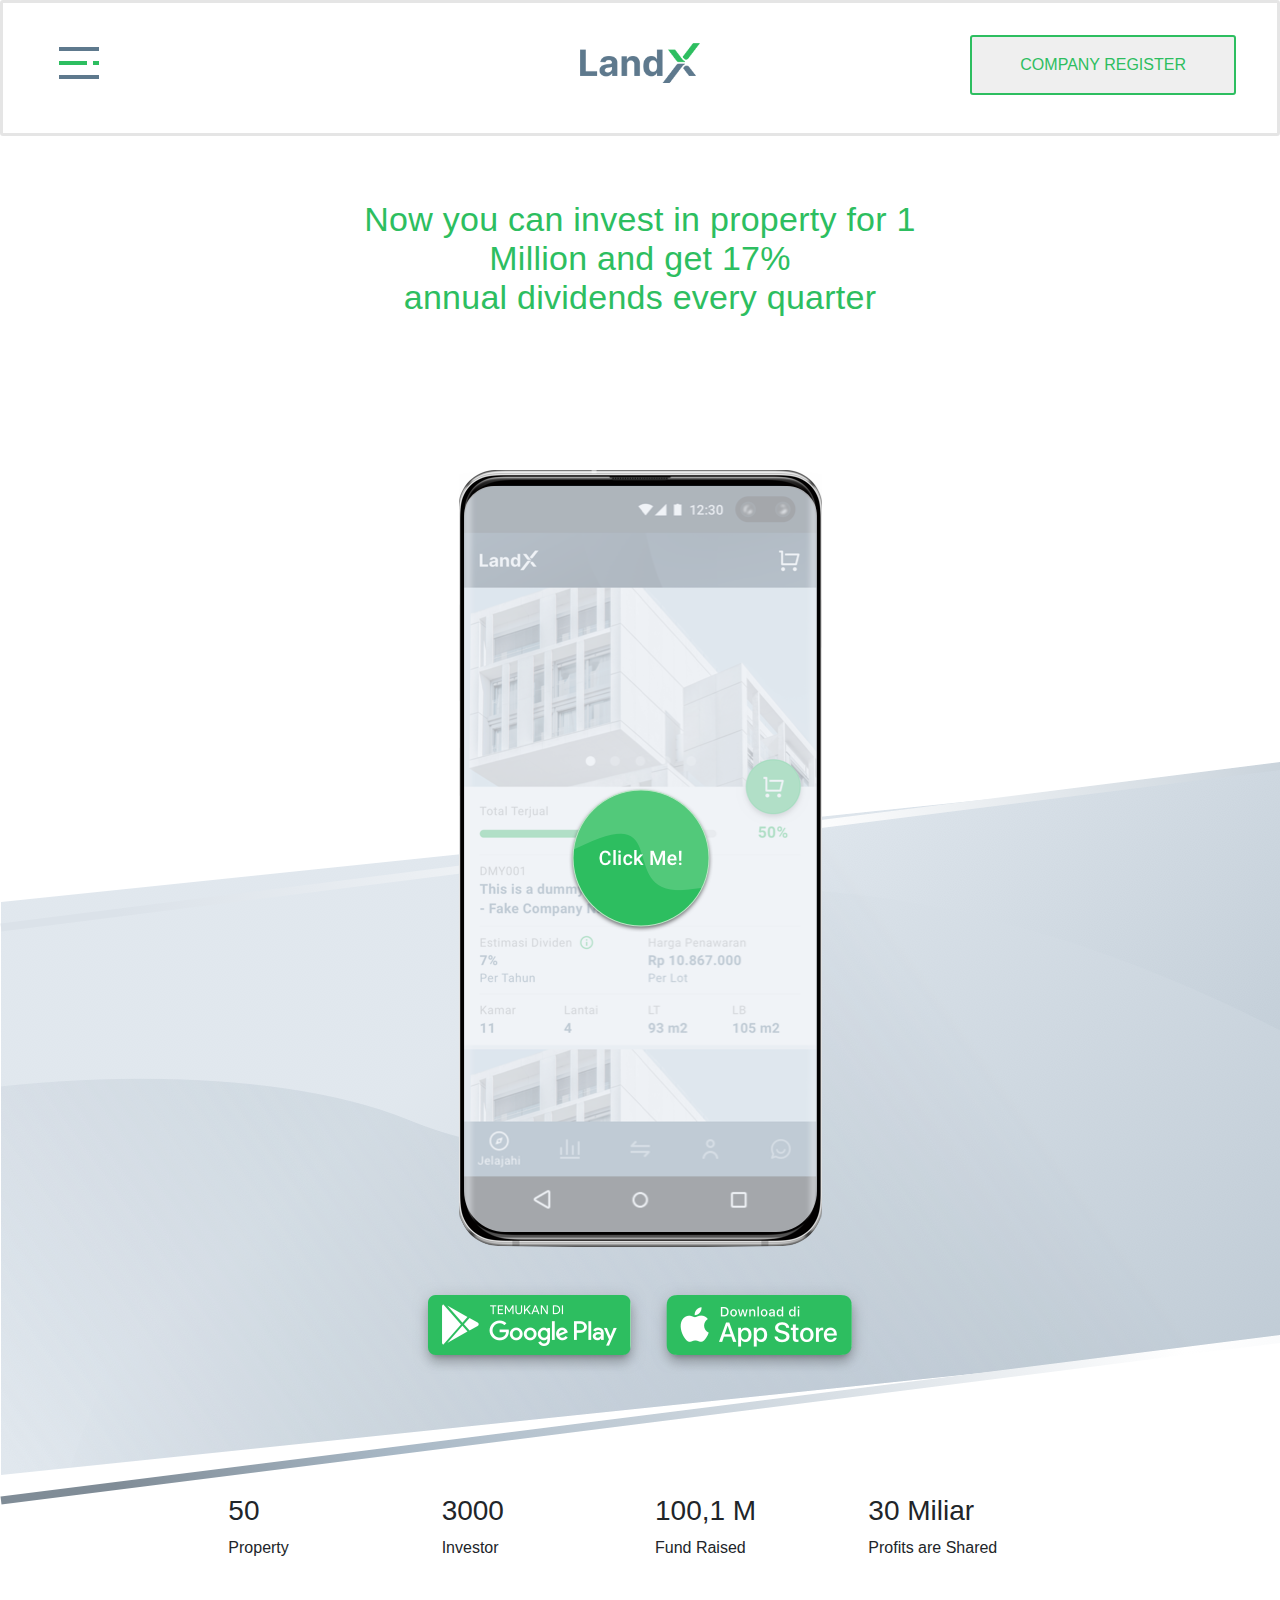
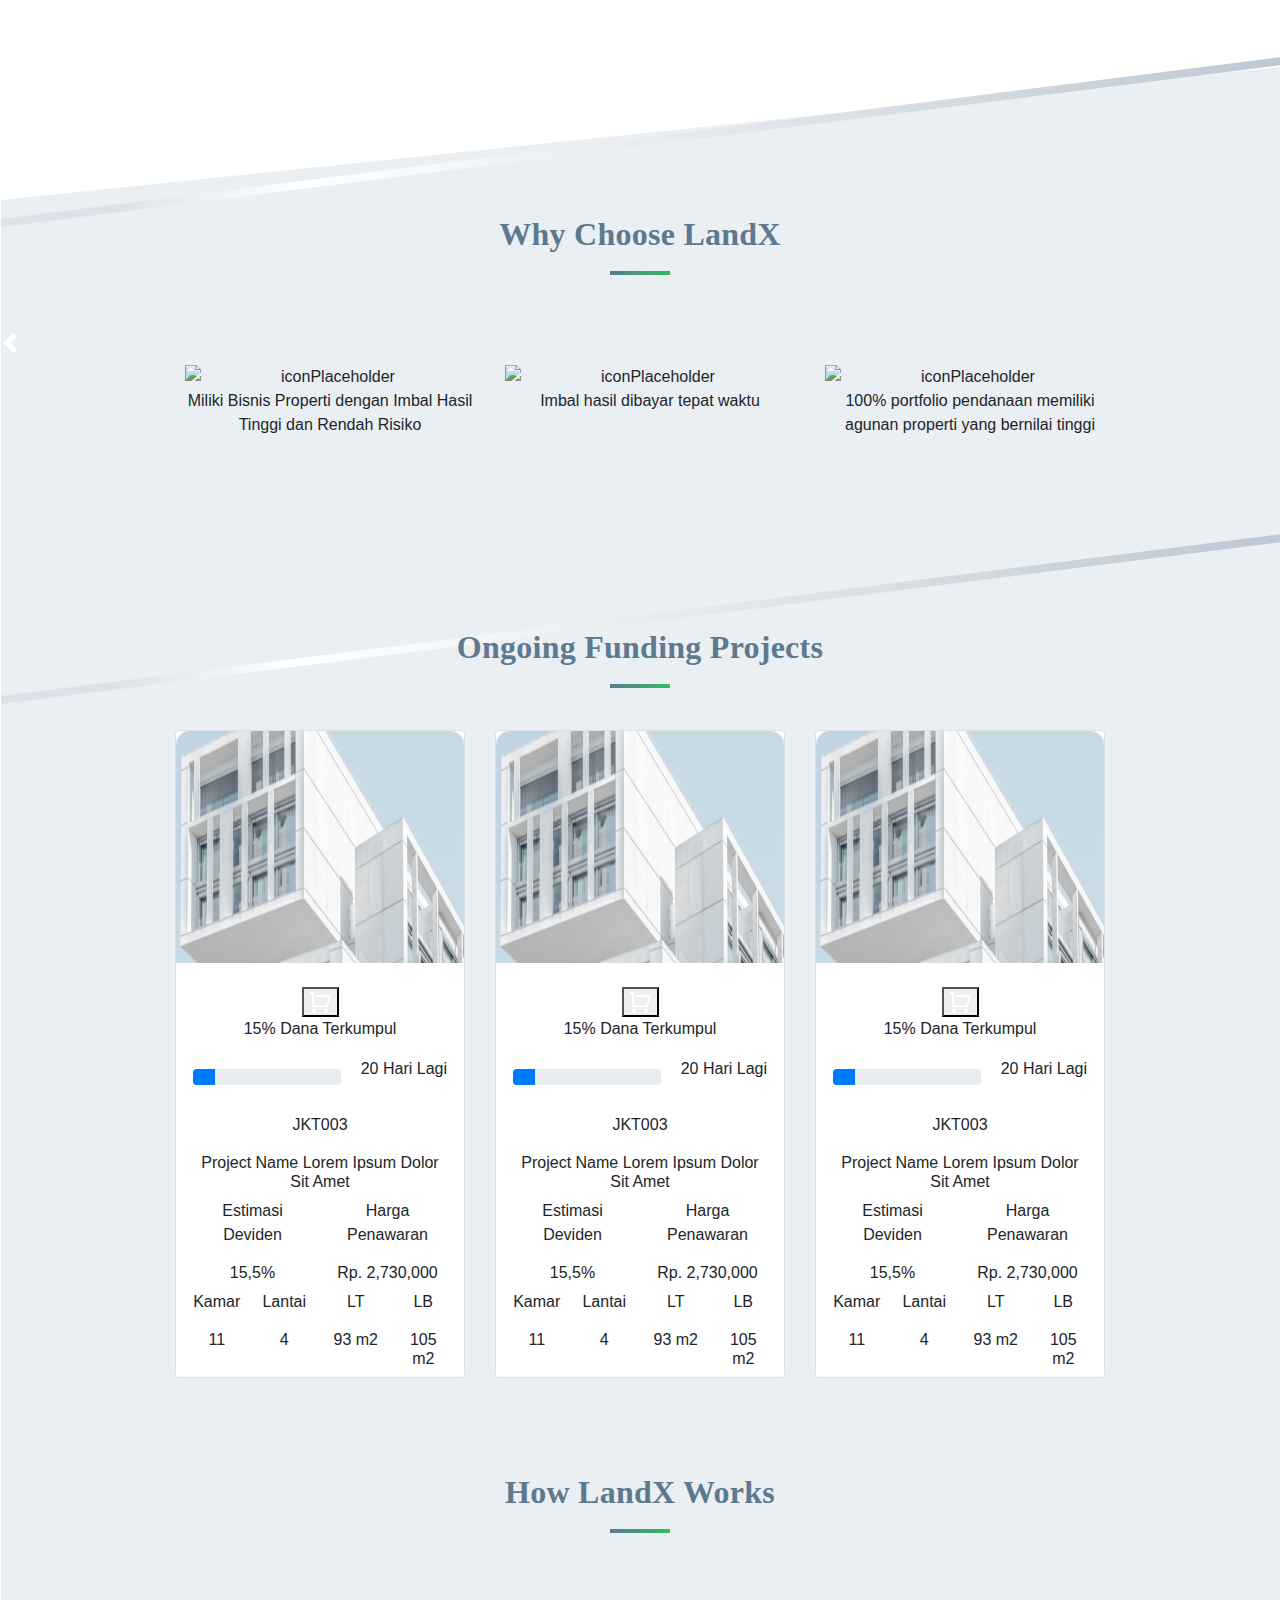
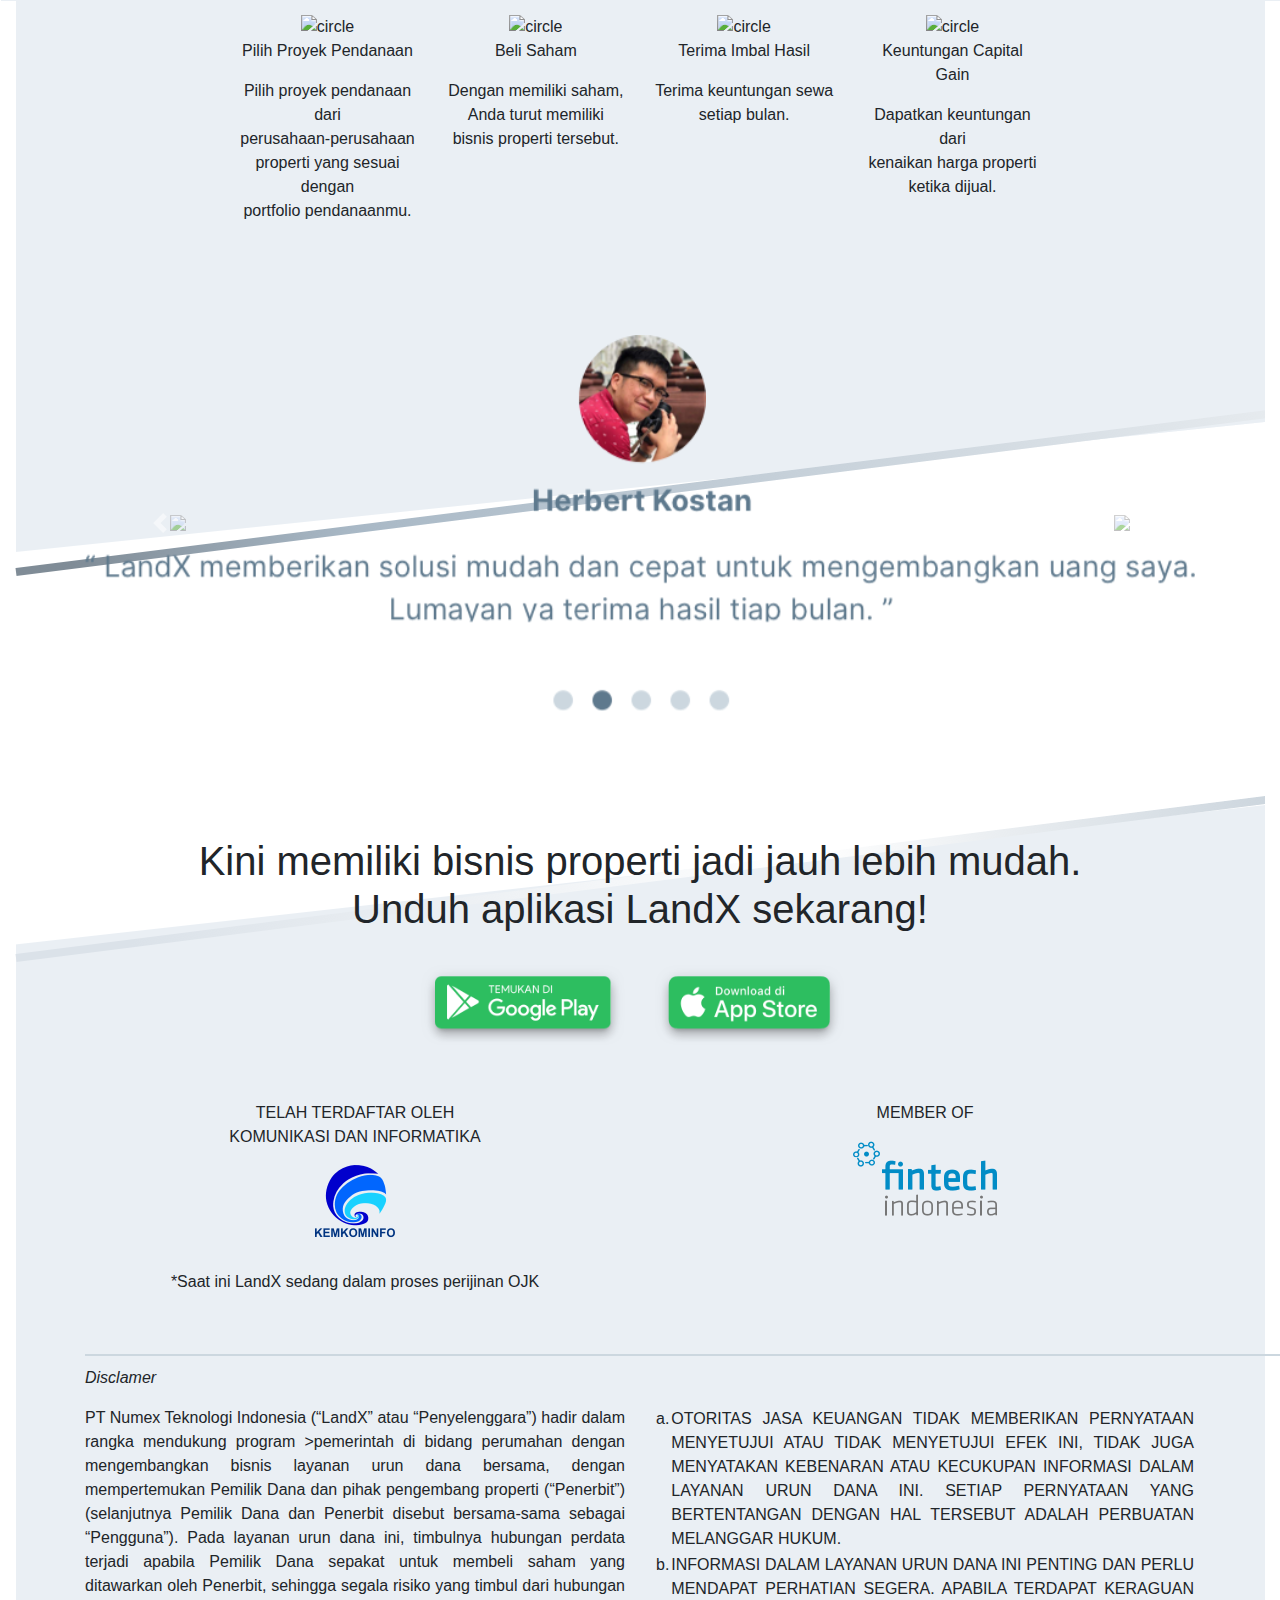
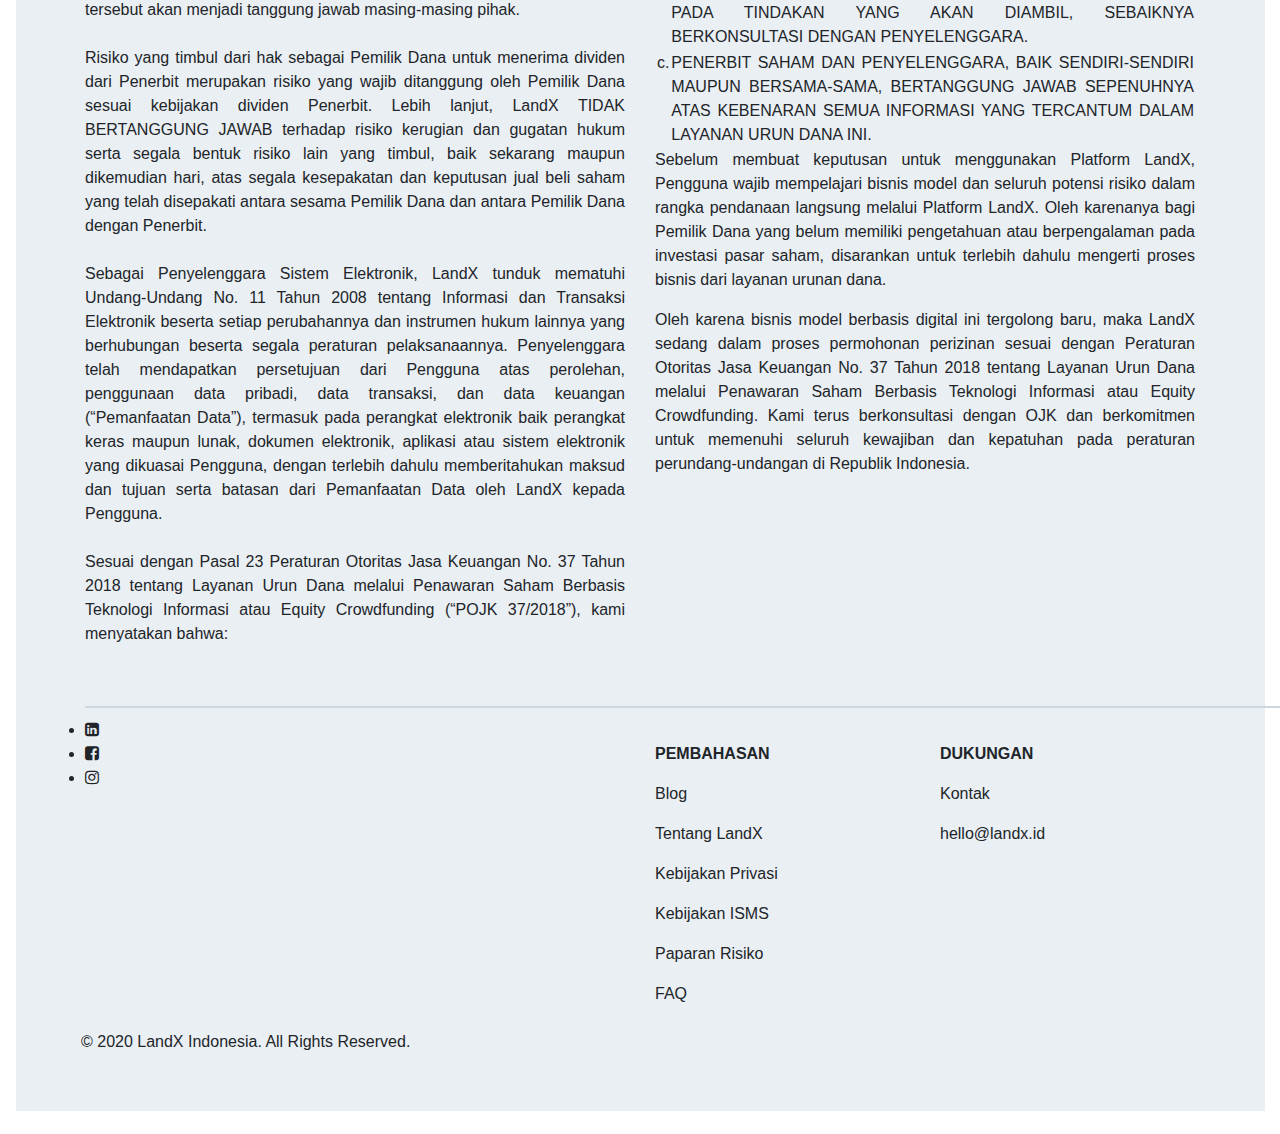
==== commit 4fc3986f: "make github live" ====
--- a/index.html
+++ b/index.html
@@ -8,6 +8,7 @@
     <!-- Bootstrap CSS -->
     <link rel="stylesheet" href="https://stackpath.bootstrapcdn.com/bootstrap/4.4.1/css/bootstrap.min.css" integrity="sha384-Vkoo8x4CGsO3+Hhxv8T/Q5PaXtkKtu6ug5TOeNV6gBiFeWPGFN9MuhOf23Q9Ifjh" crossorigin="anonymous">
     <link rel="stylesheet" type="text/css" href="style.css">
+    <link rel="stylesheet" href="https://cdnjs.cloudflare.com/ajax/libs/font-awesome/4.7.0/css/font-awesome.min.css">
 
     <title>LandX Website</title>
   </head>
@@ -17,25 +18,25 @@
     <!-- Navbar -->
 
     <div class="container-fluid sticky-top" style="padding: 32px 24px;" id="navbar">
-        <div class="row">
-          <div class="col-lg" style="text-align:left">
+        <div class="row row-cols-3">
+          <div class="col" style="text-align:left">
             <img src="img/hamburgerMenu.svg" alt="hamburgerMenu" id="hamburgerMenu">
           </div>
-          <div class="col-lg" style="text-align:center" class="img-fluid">
+          <div class="col" style="text-align:center" class="img-fluid">
             <img src="img/LandX_Logo.png" alt="LandX Logo" id="logolandx">
           </div>
-          <div class="col-lg" style="text-align:right" id="companyregistration" class="img-fliuid">
-            <button id="lx_btn_outline">COMPANY REGISTRATION</button> 
+          <div class="col" style="text-align:right" id="companyregistration" class="img-fliuid">
+            <button id="lx_btn_outline">COMPANY REGISTER</button> 
           </div>
         </div>
       </div>
 
       <!-- Tittle -->
 
-      <div class="container-fluid" style="padding: 32px 72px;">
-        <div class="row">
-          <div class="col-lg">
-            <h1 id="Now-you-can-invest-i" class="mx-auto d-block" style="text-align: center;">Now you can invest in property for 1 Million and get 17%<br> annual 
+      <div class="container-fluid">
+        <div class="row row-cols">
+          <div class="col">
+            <h1 id="Now-you-can-invest-i" style="text-align: center;">Now you can invest in property for 1 Million and get 17%<br> annual 
               dividends every quarter</h1><br></h1>
           </div>
         </div>
@@ -44,47 +45,35 @@
       <!-- Handphone mockup -->
     <div class="container-fluid" id="lx_hero1">
       <div class="row">
-        <div class="col-lg" style="text-align:center" class="img-fluid">
-          <img src="img/heroPhone2.png" alt="heroPhone" id="heroPhone" class="mx-auto d-block">
-          <div class="col" style="padding-top: 32px;">
-            <img src="img/btn_googleplay.png">
-            <img src="img/btn_appstore.png">
-            <div class="col-2"></div>
-        <div class="col-2"></div>
-      </div>
-          </div>
+        <div class="col" style="text-align:center" class="img-fluid">
+          <img src="img/heroPhone2.png" alt="heroPhone" id="heroPhone" class="img-responsive">
+        <div class="col" style="padding-top: 32px;">
+            <img src="img/btn_googleplay.png" class="img-responsive">
+            <img src="img/btn_appstore.png" class="img-responsive">
+            <div class="col"></div>
+        <div class="col"></div>
+      </div>
+    </div>
 
       </div>
       <!-- Jumlah investor -->
-      <div class="row" style="padding-top: 120px;">
+      <div class="row row-cols-6" style="padding-top: 120px;">
         <div class="col"></div>
-          <div class="col-2">
-            <h2 id="h3">50</h2>
-          </div>
-          <div class="col-2">
-            <h2 id="h3">3000</h2>
-          </div>
-          <div class="col-2">
-            <h2 id="h3">100,1 M</h2>
-          </div>
-          <div class="col-2">
-            <h2 id="h3">30 Miliar</h2>
-          </div>
-          <div class="col"></div>
-        </div>
-        <div class="row" style="padding-top: 10px;">
-          <div class="col"></div>
-          <div class="col-2">
-            <p id="p2">Property</p>
-          </div>
-          <div class="col-2">
-            <p id="p2">Investor</p>
-          </div>
-          <div class="col-2">
-            <p id="p2">Fund Raised</p>
-          </div>
-          <div class="col-2">
-            <p id="p2">Profits are Shared</p>
+          <div class="col">
+            <h2 class="h3">50</h2>
+            <p class="p2">Property</p>
+          </div>
+          <div class="col">
+            <h2 class="h3">3000</h2>
+            <p class="p2">Investor</p>
+          </div>
+          <div class="col">
+            <h2 class="h3">100,1 M</h2>
+            <p class="p2">Fund Raised</p>
+          </div>
+          <div class="col">
+            <h2 class="h3">30 Miliar</h2>
+            <p class="p2">Profits are Shared</p>
           </div>
           <div class="col"></div>
         </div>
@@ -93,168 +82,311 @@
 
 
       <!-- Content 2 -->
-          
+    <div class="container-fluid" id="lx_hero2">
       <div class="row">
-        <div class="col-lg" style="text-align:center" class="img-fluid" id="lx_hero2">
+        <div class="col" style="text-align:center" class="img-fluid">
           <div class="row" style="padding-top: 120px;">
           <div class="col">
               <h2 id="h2">Why Choose LandX</h2>
-          <div class="col">
               <img src="img/line_why.png" alt="line_why" position="center">
+          <div class="col">
       </div>
       <div class="row" style="padding-top: 48px;">
+        <div class="carousel-control-prev-icon"></div>
         <div class="col"></div>
         <div class="col-3" style="padding-top: 32px;">
-            <img src="img/circle1.png" alt="iconPlaceholder" class="mx-auto d-block">
-            <br>
-            <p id="p">Miliki Bisnis Properti dengan Imbal Hasil Tinggi dan Rendah Risiko</p>
+            <img src="icon/imbal_hasil_tinggi.png" alt="iconPlaceholder" class="mx-auto d-block">
+            <p class="p">Miliki Bisnis Properti dengan Imbal Hasil Tinggi dan Rendah Risiko</p>
         </div>
         <div class="col-3" style="padding-top: 32px;">
-            <img src="img/circle1.png" alt="iconPlaceholder" class="mx-auto d-block">
-            <br>
-            <p id="p">Imbal hasil dibayar tepat waktu</p>
+            <img src="icon/tepat_waktu.png" alt="iconPlaceholder" class="mx-auto d-block">
+            <p class="p">Imbal hasil dibayar tepat waktu</p>
         </div>
         <div class="col-3" style="padding-top: 32px;">
-            <img src="img/circle1.png" alt="iconPlaceholder" class="mx-auto d-block">
-            <br>
-            <p id="p">100% portfolio pendanaan memiliki agunan properti yang bernilai tinggi</p>
+            <img src="icon/anggunan.png" alt="iconPlaceholder" class="mx-auto d-block">
+            <p class="p">100% portfolio pendanaan memiliki agunan properti yang bernilai tinggi</p>
         </div>
         <div class="col"></div>
+        </div>
+      </div> 
     </div>
 
-          <!--Card view-->
-
-          <div class="row">
+    
+      <!--Card view-->
+
+        <div class="row">
             <div class="col-lg" style="text-align:center" class="img-fluid" id="lx_hero2">
-              <div class="row" style="padding-top: 96px;">
+              <div class="row" style="padding-top: 56px;">
               <div class="col">
                   <h2 id="h2">Ongoing Funding Projects</h2>
+                  <img src="img/line_why.png" alt="line_why" position="center">
               <div class="col">
-                  <img src="img/line_why.png" alt="line_why" position="center">
-          </div>
-
-            <div class="container">
-              <div class="row" style="padding-top: 48px;">
-                <div class="col" style="text-align: center;">
-                <div class="card" style="width: 18rem;">
-                <img class="card-img-top" src="img/imgPlaceholder.png" alt="Card image cap">
-                <div class="card-body">
-                <h5 class="card-title" style="text-align: left;">Card title</h5>
-                <p class="card-text" style="text-align: left;">Some quick example</p>
-            </div>
-                <ul class="list-group list-group-flush">
-                <li class="list-group-item" style="text-align: left;">JKT003</li>
-                <li class="list-group-item" style="text-align: left;">Project Name Lorem Ipsum Dolor Sit Amet</li>
-                <li class="list-group-item" style="text-align: left;">Vestibulum at eros</li>
-                </div>
-            </div>
-
+          </div>
+
+          <div class="row" style="padding-top: 32px;">
+            <div class="col"></div>
+
+            <!-- Card 1-->
+            <div class="col-3 mx-auto d-block">
+                <div class="card" style="width: auto">
+                    <img src="img/imgPlaceholder.png" class="card-img-top" alt="imgPlaceholder" style="height: 240px; padding-bottom:8px; border-radius: 14px 14px 0px 0px">
+                    
+                <div class="card-body" style="padding:16px 16px 0px; height: 100%; border-radius: 14px">
+
+                    <button class="lx-fab"> 
+                        <img src="img/icon_cart.svg" alt="add to cart">
+                    </button>
+
+                    <p class="captionGreen">15% Dana Terkumpul</p>
+
+                    <div class="row" style="padding: 0px 16px 16px">
+                        <div class="col-sm-7" style="padding:0; margin: auto">
+                            <div class="progress">
+                                <div class="progress-bar" role="progressbar" style="width: 15%" aria-valuenow="15" aria-valuemin="0" aria-valuemax="100"></div>
+                            </div>
+                        </div>
+                        <div class="col-sm-5" style="padding:0; margin: auto">
+                            <p class="captionGreen" style="text-align:right">20 Hari Lagi</p>
+                        </div>
+                    </div>
+
+                    <div class="row" id="lx-divider">
+                        <div class="col"></div>
+                    </div>
+
+                    <div class="row">
+                        <div class="col-sm">
+                            <p class="captionGrey">JKT003</p>
+                            <h6>Project Name Lorem Ipsum Dolor Sit Amet</h6>
+                        </div>
+                    </div>
+
+                    <div class="row" id="lx-divider">
+                        <div class="col"></div>
+                    </div>
+
+                    <div class="row">
+                        <div class="col-sm-6" style="padding: 0px 8px 0px 16px">
+                            <p class="captionGrey">Estimasi Deviden</p>
+                            <h6>15,5%</h6>
+                        </div>
+                        <div class="col-sm-6" style="padding: 0px 16px 0px 8px">
+                            <p class="captionGrey">Harga Penawaran</p>
+                            <h6>Rp. 2,730,000</h6>
+                        </div>
+                    </div>
+
+                    <div class="row">
+                        <div class="col-sm-3" style="padding: 0px 8px 0px 16px">
+                            <p class="captionGrey">Kamar</p>
+                            <h6>11</h6>
+                        </div>
+                        <div class="col-sm-3" style="padding: 0px 8px">
+                            <p class="captionGrey">Lantai</p>
+                            <h6>4</h6>
+                        </div>
+                        <div class="col-sm-3" style="padding: 0px 8px">
+                            <p class="captionGrey">LT</p>
+                            <h6>93 m2</h6>
+                        </div>
+                        <div class="col-sm-3" style="padding: 0px 16px 0px 8px">
+                            <p class="captionGrey">LB</p>
+                            <h6>105 m2</h6>
+                        </div>
+                    </div>          
+                </div>
+                </div>
+            </div>
+
+            <!-- Card 2-->
+            <div class="col-3 mx-auto d-block">
+                <div class="card" style="width: auto">
+                    <img src="img/imgPlaceholder.png" class="card-img-top" alt="imgPlaceholder" style="height: 240px; padding-bottom:8px; border-radius: 14px 14px 0px 0px">
+                    
+                <div class="card-body" style="padding:16px 16px 0px; height: 100%; border-radius: 14px">
+
+                    <button class="lx-fab"> 
+                        <img src="img/icon_cart.svg" alt="add to cart">
+                    </button>
+
+                    <p class="captionGreen">15% Dana Terkumpul</p>
+
+                    <div class="row" style="padding: 0px 16px 16px">
+                        <div class="col-sm-7" style="padding:0; margin: auto">
+                            <div class="progress">
+                                <div class="progress-bar" role="progressbar" style="width: 15%" aria-valuenow="15" aria-valuemin="0" aria-valuemax="100"></div>
+                            </div>
+                        </div>
+                        <div class="col-sm-5" style="padding:0; margin: auto">
+                            <p class="captionGreen" style="text-align:right">20 Hari Lagi</p>
+                        </div>
+                    </div>
+
+                    <div class="row" id="lx-divider">
+                        <div class="col"></div>
+                    </div>
+
+                    <div class="row">
+                        <div class="col-sm">
+                            <p class="captionGrey">JKT003</p>
+                            <h6>Project Name Lorem Ipsum Dolor Sit Amet</h6>
+                        </div>
+                    </div>
+
+                    <div class="row" id="lx-divider">
+                        <div class="col"></div>
+                    </div>
+
+                    <div class="row">
+                        <div class="col-sm-6" style="padding: 0px 8px 0px 16px">
+                            <p class="captionGrey">Estimasi Deviden</p>
+                            <h6>15,5%</h6>
+                        </div>
+                        <div class="col-sm-6" style="padding: 0px 16px 0px 8px">
+                            <p class="captionGrey">Harga Penawaran</p>
+                            <h6>Rp. 2,730,000</h6>
+                        </div>
+                    </div>
+
+                    <div class="row">
+                        <div class="col-sm-3" style="padding: 0px 8px 0px 16px">
+                            <p class="captionGrey">Kamar</p>
+                            <h6>11</h6>
+                        </div>
+                        <div class="col-sm-3" style="padding: 0px 8px">
+                            <p class="captionGrey">Lantai</p>
+                            <h6>4</h6>
+                        </div>
+                        <div class="col-sm-3" style="padding: 0px 8px">
+                            <p class="captionGrey">LT</p>
+                            <h6>93 m2</h6>
+                        </div>
+                        <div class="col-sm-3" style="padding: 0px 16px 0px 8px">
+                            <p class="captionGrey">LB</p>
+                            <h6>105 m2</h6>
+                        </div>
+                    </div>          
+                </div>
+                </div>
+            </div>
+
+            <!-- Card 3-->
+            <div class="col-3 mx-auto d-block">
+                <div class="card" style="width: auto">
+                    <img src="img/imgPlaceholder.png" class="card-img-top" alt="imgPlaceholder" style="height: 240px; padding-bottom:8px; border-radius: 14px 14px 0px 0px">
+                    
+                <div class="card-body" style="padding:16px 16px 0px; height: 100%; border-radius: 14px">
+
+                    <button class="lx-fab"> 
+                        <img src="img/icon_cart.svg" alt="add to cart">
+                    </button>
+
+                    <p class="captionGreen">15% Dana Terkumpul</p>
+
+                    <div class="row" style="padding: 0px 16px 16px">
+                        <div class="col-sm-7" style="padding:0; margin: auto">
+                            <div class="progress">
+                                <div class="progress-bar" role="progressbar" style="width: 15%" aria-valuenow="15" aria-valuemin="0" aria-valuemax="100"></div>
+                            </div>
+                        </div>
+                        <div class="col-sm-5" style="padding:0; margin: auto">
+                            <p class="captionGreen" style="text-align:right">20 Hari Lagi</p>
+                        </div>
+                    </div>
+
+                    <div class="row" id="lx-divider">
+                        <div class="col"></div>
+                    </div>
+
+                    <div class="row">
+                        <div class="col-sm">
+                            <p class="captionGrey">JKT003</p>
+                            <h6>Project Name Lorem Ipsum Dolor Sit Amet</h6>
+                        </div>
+                    </div>
+
+                    <div class="row" id="lx-divider">
+                        <div class="col"></div>
+                    </div>
+
+                    <div class="row">
+                        <div class="col-sm-6" style="padding: 0px 8px 0px 16px">
+                            <p class="captionGrey">Estimasi Deviden</p>
+                            <h6>15,5%</h6>
+                        </div>
+                        <div class="col-sm-6" style="padding: 0px 16px 0px 8px">
+                            <p class="captionGrey">Harga Penawaran</p>
+                            <h6>Rp. 2,730,000</h6>
+                        </div>
+                    </div>
+
+                    <div class="row">
+                        <div class="col-sm-3" style="padding: 0px 8px 0px 16px">
+                            <p class="captionGrey">Kamar</p>
+                            <h6>11</h6>
+                        </div>
+                        <div class="col-sm-3" style="padding: 0px 8px">
+                            <p class="captionGrey">Lantai</p>
+                            <h6>4</h6>
+                        </div>
+                        <div class="col-sm-3" style="padding: 0px 8px">
+                            <p class="captionGrey">LT</p>
+                            <h6>93 m2</h6>
+                        </div>
+                        <div class="col-sm-3" style="padding: 0px 16px 0px 8px">
+                            <p class="captionGrey">LB</p>
+                            <h6>105 m2</h6>
+                        </div>
+                    </div>          
+                </div>
+                </div>
+            </div>
             
-            <div class="col" style="text-align: center;">
-              <div class="card" style="width: 18rem;">
-                  <img class="card-img-top" src="img/imgPlaceholder.png" alt="Card image cap">
-              <div class="card-body">
-                  <h5 class="card-title" style="text-align: left;">Card title</h5>
-                  <p class="card-text" style="text-align: left;">Some quick example</p>
-              </div>
-                  <ul class="list-group list-group-flush">
-                  <li class="list-group-item" style="text-align: left;">JKT003</li>
-                  <li class="list-group-item" style="text-align: left;">Project Name
-                              Lorem Ipsum Dolor Sit Amet</li>
-                  <li class="list-group-item" style="text-align: left;">Vestibulum at eros</li>
-              </div>
-              </div>
-              <div class="col" style="text-align: center;">
-                <div class="card" style="width: 18rem;">
-                    <img class="card-img-top" src="img/imgPlaceholder.png" alt="Card image cap">
-              <div class="card-body">
-                    <h5 class="card-title" style="text-align: left;">Card title</h5>
-                    <p class="card-text" style="text-align: left;">Some quick example</p>
-              </div>
-                    <ul class="list-group list-group-flush">
-                    <li class="list-group-item" style="text-align: left;">JKT003</li>
-                    <li class="list-group-item" style="text-align: left;">Project Name
-                                Lorem Ipsum Dolor Sit Amet</li>
-                    <li class="list-group-item" style="text-align: left;">Vestibulum at eros</li>
-              </div>
-                <div class="col" style="text-align: center;"></div>
-             </div>  
-               </div>
-              </div>
-            </div>
-          </div>
-         </div>
-        </div>
-            <div class="container" style="padding-top: 48px;">
-              <div class="row">
-                <div class="col" style="text-align: center" >
-                  <img src="img/btn_otherproject.png">
-                </div>
-            </div>
-  </div>
-
-  <!--How LandX Works-->
-
-  <div class="container-fluid" style="padding-top: 96px;">
-  <div class="row">
-    <div class="col-lg" style="text-align: center;" class="img-fluid" id="lx_hero3">
+            <div class="col"></div>
+
+        </div>
+
+
+      <!--How LandX Works-->
+
+      <div class="container-fluid" id="lx_hero3" style="padding-top: 96px;" class="img-responsive">
       <div class="row">
-        <div class="col">
-          <h2 id="h2">How LandX Works</h2>
-        <div class="col">
-          <img src="img/line_why.png" alt="line_why" position="center">
-      </div>
-    </div>
-  </div>
-  <div class="row" style="padding-top: 56px"  >
-      <div class="col">
-          <img src="img/circle1.png" alt="circle" id="circle1" style="text-align: center;">
-      </div>
-      <div class="col">
-          <img src="img/circle1.png" alt="circle" id="circle1" style="text-align: center;">
-      </div>
-      <div class="col">
-          <img src="img/circle1.png" alt="circle" id="circle1" style="text-align: center;">
-      </div>
-      <div class="col">
-          <img src="img/circle1.png" alt="circle" id="circle1" style="text-align: center;">
-      </div>
-  </div>
-  <div class="row" style="padding-top: 0px;">
-    <div class="col" id="p1">
-        <p>Pilih Proyek Pendanaan</p>
-    </div>
-    <div class="col" id="p1">
-        <p>Beli Saham</p>
-    </div>
-    <div class="col" id="p1">
-        <p>Terima Imbal Hasil</p>
-    </div>
-    <div class="col" id="p1">
-        <p>Keuntungan Capital Gain</p>
-    </div>
-  </div>
-      <div class="row" style="padding-top: 0px;"  class="mx-auto d-block">
-    </div class="col">
-    <div class="row" style="padding-top: px;">
-      <div class="col" id="p">
-          <p>Pilih proyek pendanaan dari<br> perusahaan-perusahaan</br>
-            properti yang sesuai dengan<br>
-            portfolio pendanaanmu.</br></p>
-      </div>
-      <div class="col" id="p">
-          <p>Dengan memiliki saham, Anda<br> turut memiliki bisnis properti</br> tersebut.</p>
-      </div>
-      <div class="col" id="p">
-          <p>Terima keuntungan sewa<br> setiap bulan.</br></p>
-      </div>
-      <div class="col" id="p">
-          <p>Dapatkan keuntungan dari<br> kenaikan harga properti</br> ketika dijual.</p>
-      </div>
-    </div>
-        <div class="row" style="padding-top: 48px;"  class="mx-auto d-block">
-      </div class="col">
-
+        <div class="col" style="text-align: center;" class="img-fluid" >
+          
+          <div class="row">
+            <div class="col">
+              <h2 id="h2">How LandX Works</h2>
+              <img src="img/line_why.png" alt="line_why" position="center">
+            <div class="col">      
+          </div>
+        </div>
+      </div>
+
+      <div class="row row-cols-6" style="padding-top: 72px">
+        <div class="col"></div>
+          <div class="col">
+              <img src="icon/pilih_proyek.png" alt="circle" id="circle1" style="text-align: center;">
+              <p class="p1">Pilih Proyek Pendanaan</p>
+              <p class="p">Pilih proyek pendanaan dari<br> perusahaan-perusahaan</br>properti yang sesuai dengan<br>portfolio pendanaanmu.</br></p>
+          </div>
+          <div class="col">
+              <img src="icon/beli_saham.png" alt="circle" id="circle1" style="text-align: center;">
+              <p class="p1">Beli Saham</p>
+              <p class="p">Dengan memiliki saham, Anda turut memiliki bisnis properti tersebut.</p>
+          </div>
+          <div class="col">
+              <img src="icon/imbal_hasil.png" alt="circle" id="circle1" style="text-align: center;">
+              <p class="p1">Terima Imbal Hasil</p>
+              <p class="p">Terima keuntungan sewa<br> setiap bulan.</br></p>
+          </div>
+          <div class="col">
+              <img src="icon/capital_gain.png" alt="circle" id="circle1" style="text-align: center;">
+              <p class="p1">Keuntungan Capital Gain</p>
+              <p class="p">Dapatkan keuntungan dari<br> kenaikan harga properti</br> ketika dijual.</p>
+          </div>
+          <div class="col"></div>
+      </div>
+      
       <div class="container" style="padding-top: 96px;">
         <div class="row">
           <div class="col-lg">
@@ -272,206 +404,183 @@
               </div>
               <a class="carousel-control-prev" href="#carouselExampleControls" role="button" data-slide="prev">
                 <span class="carousel-control-prev-icon" aria-hidden="true"></span>
-                <img src="img/atom/Icon/prev_icon.png" id="prev_icon">
+                <img src="img/atom/prev_icon.png" id="prev_icon">
                 <span class="sr-only">Previous</span>
               </a>
               <a class="carousel-control-next" href="#carouselExampleControls" role="button" data-slide="next">
                 <span class="carousel-control-next-icon" aria-hidden="true"></span>
-                <img src="img/atom/Icon/next_icon.png" id="next_icon">
+                <img src="img/atom/next_icon.png" id="next_icon">
                 <span class="sr-only">Next</span>
               </a>
             </div>
-            </div>
-      </div>
-        </div>
-      </div>
-      
-
+          </div>
+         </div>
+        </div>
+      </div>
     </div>
   </div>
-
-<!--How Investor Says about LandX-->
-
-
+</div>
+</div>
+
+
+
+
+   <!--Footer-->
+
+    <div class="container-fluid" id="lx_footer" style="padding-top: 126px">
+
+      <div class="row">
+      
+        <div class="col-sm" style="text-align: center;" class="img-fluid">
+          <h1 class="cta" style="text-align: center;">Kini memiliki bisnis properti jadi jauh lebih mudah.<br> Unduh aplikasi LandX sekarang!</h1><br></h1>
+
+          <div class="row" style="padding-bottom:56px">
+            <div class="col-sm-6">
+                <img src="img/btn_googleplay.png" alt="Play Store" style="float:right; height:80px">
+          </div>
+          <div class="col-sm-6">
+              <img src="img/btn_appstore.png" alt="App Store" style="float:left; height:80px">
+          </div>
+      
+        <div class="container" style="padding-top: 56px;">
+          <div class="row row-cols-2"></div>
+            <div class="row">
+            <div class="col" style="text-align: center;" style="padding-top: 96px;">
+              <p class="p4">TELAH TERDAFTAR OLEH<br>KOMUNIKASI DAN INFORMATIKA</p>  
+              <img src="img/logo_kemkominfo.png" class="logo_kemkominfo">
+              <p class="p4" style="padding-top: 32px;">*Saat ini LandX sedang dalam proses perijinan OJK</p>
+            </div>
+            <div class="col" style="text-align: center;">
+              <p class="p4">MEMBER OF</p>
+              <img src="img/Fintech Logo.png" class="fintech_indo">
+              <p class="p3" style="padding-top: 32px;"></p>
+            </div>
+          </div>
+        
+        
+        <div class="containter-fluid">
+              <div class="row">
+                <div class="col" style="padding-top: 32px;" style="text-align: center;">
+                  <img src="img/line_footer.png" class="line_footer">
+                </div>
+              </div>
+          <div class="row">
+            <div class="col">
+              <p class="p2-1" style="text-align: left;"><i>Disclamer</i></p>
+            </div>
+          </div>
+          <div class="row">
+            <div class="col">
+            <p class="p4" style="text-align: justify;">
+              PT Numex Teknologi Indonesia (“LandX” atau “Penyelenggara”) hadir dalam rangka mendukung program
+              >pemerintah di bidang perumahan dengan mengembangkan bisnis layanan urun dana bersama, dengan
+              mempertemukan Pemilik Dana dan pihak pengembang properti (“Penerbit”) (selanjutnya Pemilik Dana 
+              dan Penerbit disebut bersama-sama sebagai “Pengguna”). Pada layanan urun dana ini, 
+              timbulnya hubungan perdata terjadi apabila Pemilik Dana sepakat untuk membeli saham yang ditawarkan 
+              oleh Penerbit, sehingga segala risiko yang timbul dari hubungan tersebut akan menjadi tanggung jawab 
+              masing-masing pihak.</br>
+
+              
+              <br>Risiko yang timbul dari hak sebagai Pemilik Dana untuk menerima dividen dari Penerbit 
+              merupakan risiko yang wajib ditanggung oleh Pemilik Dana sesuai kebijakan dividen Penerbit. Lebih lanjut, 
+              LandX TIDAK BERTANGGUNG JAWAB terhadap risiko kerugian dan gugatan hukum serta segala bentuk risiko lain yang timbul, 
+              baik sekarang maupun dikemudian hari, atas segala kesepakatan dan keputusan jual beli saham yang telah disepakati 
+              antara sesama Pemilik Dana dan antara Pemilik Dana dengan Penerbit.</br>
+              
+              <br>
+              Sebagai Penyelenggara Sistem Elektronik, LandX tunduk mematuhi Undang-Undang No. 11 Tahun 2008 
+              tentang Informasi dan Transaksi Elektronik beserta setiap perubahannya dan instrumen hukum lainnya 
+              yang berhubungan beserta segala peraturan pelaksanaannya. Penyelenggara telah mendapatkan persetujuan 
+              dari Pengguna atas perolehan, penggunaan data pribadi, data transaksi, dan data keuangan (“Pemanfaatan Data”), 
+              termasuk pada perangkat elektronik baik perangkat keras maupun lunak, dokumen elektronik, aplikasi atau sistem 
+              elektronik yang dikuasai Pengguna, dengan terlebih dahulu memberitahukan maksud dan tujuan serta batasan dari 
+              Pemanfaatan Data oleh LandX kepada Pengguna. </br>
+              
+              <br>
+              Sesuai dengan Pasal 23 Peraturan Otoritas Jasa Keuangan No. 37 Tahun 2018 
+              tentang Layanan Urun Dana melalui Penawaran Saham Berbasis Teknologi Informasi 
+              atau Equity Crowdfunding (“POJK 37/2018”), kami menyatakan bahwa: <br>
+            </p>
+          </div>
+          <div class="col" style="text-align: right;" class="">
+            <table>
+              <tr>
+                <td class="p6" style="vertical-align: text-top;">a.</td>
+                <td class="p6" style="text-align: justify;">OTORITAS JASA KEUANGAN TIDAK MEMBERIKAN PERNYATAAN MENYETUJUI ATAU TIDAK MENYETUJUI
+                  EFEK INI, TIDAK JUGA MENYATAKAN KEBENARAN ATAU KECUKUPAN INFORMASI DALAM LAYANAN URUN
+                  DANA INI. SETIAP PERNYATAAN YANG BERTENTANGAN DENGAN HAL TERSEBUT ADALAH PERBUATAN MELANGGAR HUKUM.</td>
+              </tr>
+              <tr>
+                <td class="p6" style="vertical-align: text-top;">b.</td>
+                <td class="p6" style="text-align: justify;">INFORMASI DALAM LAYANAN URUN DANA INI PENTING DAN PERLU MENDAPAT PERHATIAN SEGERA. 
+                  APABILA TERDAPAT KERAGUAN PADA TINDAKAN YANG AKAN DIAMBIL, SEBAIKNYA BERKONSULTASI 
+                  DENGAN PENYELENGGARA.</td>
+              </tr>
+              <tr>
+                <td class="p6" style="vertical-align: text-top;">c.</td>
+                <td class="p6" style="text-align: justify;">PENERBIT SAHAM DAN PENYELENGGARA, BAIK SENDIRI-SENDIRI MAUPUN BERSAMA-SAMA, 
+                  BERTANGGUNG JAWAB SEPENUHNYA ATAS KEBENARAN SEMUA INFORMASI YANG TERCANTUM DALAM 
+                  LAYANAN URUN DANA INI.</td>
+              </tr>
+            </table>
+            
+            <p class="p7" style="text-align: justify;">
+              Sebelum membuat keputusan untuk menggunakan Platform LandX, Pengguna wajib mempelajari 
+              bisnis model dan seluruh potensi risiko dalam rangka pendanaan langsung melalui Platform LandX. 
+              Oleh karenanya bagi Pemilik Dana yang belum memiliki pengetahuan atau berpengalaman pada investasi 
+              pasar saham, disarankan untuk terlebih dahulu mengerti proses bisnis dari layanan urunan dana.
+            </p>
+
+            <p class="p7" style="text-align: justify;">
+              Oleh karena bisnis model berbasis digital ini tergolong baru, maka LandX sedang dalam proses permohonan 
+              perizinan sesuai dengan Peraturan Otoritas Jasa Keuangan No. 37 Tahun 2018 tentang Layanan Urun Dana melalui 
+              Penawaran Saham Berbasis Teknologi Informasi atau Equity Crowdfunding. Kami terus berkonsultasi dengan OJK 
+              dan berkomitmen untuk memenuhi seluruh kewajiban dan kepatuhan pada peraturan perundang-undangan di Republik Indonesia.
+            </p>
+          </div>
+        </div>
+      </div>
+
+        <div class="row">
+          <div class="col-lg" style="padding-top: 32px;" style="text-align: center;">
+            <img src="img/line_footer.png" class="line_footer">
+          </div>
+        </div>
+
+        <div class="row">
+          <div class="col-6" style="text-align: left;">
+            <div class="media"></div>
+            <ul style="margin: 0px 0px; padding: 0px 0px;">
+              <li class="li"><a href="https://www.linkedin.com/company/landx-id/" target="landx"></a><i class="fa fa-linkedin-square" aria-hidden="true"></i></li>
+              <li class="li"><a href="https://www.facebook.com/landx.id/" target="landx"></a><i class="fa fa-facebook-square" aria-hidden="true"></i></li>
+              <li class="li"><a href="https://www.instagram.com/landx.id/" target="landx"></a><i class="fa fa-instagram" aria-hidden="true"></i>
+            </ul>
+            <div class="row" style="padding-left: 11px;">
+              <p class="p9" style="padding-top: 240px; padding-bottom: 8px;">© 2020 LandX Indonesia. All Rights Reserved.</p>
+            </div>
+          </div>
+        <div class="col-3">
+          <img class="col">
+          <p class="p8" style="text-align: left;"><b>PEMBAHASAN</b></p>
+          <p class="p9" style="text-align: left;">Blog</p>
+          <p class="p9" style="text-align: left;"><a href="https://aanragilj.github.io/landx_landing/about_landx.html" target="landx"></a>Tentang LandX</p>
+          <p class="p9" style="text-align: left;">Kebijakan Privasi</p>
+          <p class="p9" style="text-align: left;">Kebijakan ISMS</p>
+          <p class="p9" style="text-align: left;">Paparan Risiko</p>
+          <p class="p9" style="text-align: left;" style="padding-bottom: 8px;">FAQ</p>
+       </div>
+       <div class="col-3">
+        <img class="col">
+        <p class="p8" style="text-align: left;"><b>DUKUNGAN</b></p>
+        <p class="p9" style="text-align: left;">Kontak</p>
+        <p class="p9" style="text-align: left;">hello@landx.id</p>
+       </div>
+       </div>
+     </div>
     </div>
   </div>
-  </div>
 </div>
-
-
-<!--Footer-->
-
-<div class="container-fluid">
-<div class="row" style="padding-top: 96px">
-  <div class="col-lg" style="text-align: center;" class="img-fluid" id="lx_footer">
-    <img src="img/card_unduh.png" id="card_unduh">
-      <div class="col" style="text-align: center;">
-      <div class="row" style="text-align: center;">
-
-        <div class="container">
-        <div class="row">
-        <div class="col" style="text-align: center;" style="padding-top: 96px;">
-          <p id="p3" style="padding-top: 96px;">TELAH TERDAFTAR OLEH <br> KOMUNIKASI DAN INFORMATIKA </br></p>
-        </div>
-        <div class="col" style="text-align: center;">
-          <p id="p3" style="padding-top: 96px;">MEMBER OF</p>
-        </div>
-      </div>
-  <div class="container">
-    <div class="row">
-    <div class="col" style="text-align: center;" style="padding-top: 32px;">
-      <img src="img/logo_kemkominfo.png" id="logo_kemkominfo">
-    </div>
-    <div class="col" style="text-align: center;" style="padding-top: 32px;">
-      <img src="img/Fintech Logo.png" id="fintech_indo">
-    </div>
-    </div>
-  </div>
-      <div class="container">
-        <div class="row">
-        <div class="col" style="text-align: center;" style="padding-top: 96px;">
-          <p id="p4" style="padding-top: 32px;">*Saat ini LandX sedang dalam proses perijinan OJK</p>
-        </div>
-        <div class="col" style="text-align: center;">
-          <p id="p3" style="padding-top: 32px;"></p>
-        </div>
-      </div>
-        <div class="containter-fluid">
-          <div class="row">
-            <div class="col" style="padding-top: 32px;" style="text-align: center;">
-              <img src="img/line_footer.png" id="line_footer">
-            </div>
-          </div>
-        <div class="container-fluid">
-          <div class="row">
-            <div class="col" style="padding-top: 40px 12px;">
-              <p id="p2-1" style="text-align: left;"><i>Disclamer</i></p>
-              <p id="p4" style="text-align: justify;" style="padding-top: 32px;">
-                PT Numex Teknologi Indonesia (“LandX” atau “Penyelenggara”) hadir dalam rangka mendukung program
-                >pemerintah di bidang perumahan dengan mengembangkan bisnis layanan urun dana bersama, dengan
-                mempertemukan Pemilik Dana dan pihak pengembang properti (“Penerbit”) (selanjutnya Pemilik Dana 
-                dan Penerbit disebut bersama-sama sebagai “Pengguna”). Pada layanan urun dana ini, 
-                timbulnya hubungan perdata terjadi apabila Pemilik Dana sepakat untuk membeli saham yang ditawarkan 
-                oleh Penerbit, sehingga segala risiko yang timbul dari hubungan tersebut akan menjadi tanggung jawab 
-                masing-masing pihak.</br>
-
-                
-                <br>Risiko yang timbul dari hak sebagai Pemilik Dana untuk menerima dividen dari Penerbit 
-                merupakan risiko yang wajib ditanggung oleh Pemilik Dana sesuai kebijakan dividen Penerbit. Lebih lanjut, 
-                LandX TIDAK BERTANGGUNG JAWAB terhadap risiko kerugian dan gugatan hukum serta segala bentuk risiko lain yang timbul, 
-                baik sekarang maupun dikemudian hari, atas segala kesepakatan dan keputusan jual beli saham yang telah disepakati 
-                antara sesama Pemilik Dana dan antara Pemilik Dana dengan Penerbit.</br>
-                
-                <br>
-                Sebagai Penyelenggara Sistem Elektronik, LandX tunduk mematuhi Undang-Undang No. 11 Tahun 2008 
-                tentang Informasi dan Transaksi Elektronik beserta setiap perubahannya dan instrumen hukum lainnya 
-                yang berhubungan beserta segala peraturan pelaksanaannya. Penyelenggara telah mendapatkan persetujuan 
-                dari Pengguna atas perolehan, penggunaan data pribadi, data transaksi, dan data keuangan (“Pemanfaatan Data”), 
-                termasuk pada perangkat elektronik baik perangkat keras maupun lunak, dokumen elektronik, aplikasi atau sistem 
-                elektronik yang dikuasai Pengguna, dengan terlebih dahulu memberitahukan maksud dan tujuan serta batasan dari 
-                Pemanfaatan Data oleh LandX kepada Pengguna. </br>
-                
-                <br>
-                Sesuai dengan Pasal 23 Peraturan Otoritas Jasa Keuangan No. 37 Tahun 2018 
-                tentang Layanan Urun Dana melalui Penawaran Saham Berbasis Teknologi Informasi 
-                atau Equity Crowdfunding (“POJK 37/2018”), kami menyatakan bahwa: <br>
-              </p>
-            </div>
-            <div class="col" style="text-align: right;" style="padding-top: 40px;">
-              <p id="p5" style="text-align: justify;">
-                a.    OTORITAS JASA KEUANGAN TIDAK MEMBERIKAN PERNYATAAN MENYETUJUI ATAU TIDAK MENYETUJUI
-                      EFEK INI, TIDAK JUGA MENYATAKAN KEBENARAN ATAU KECUKUPAN INFORMASI DALAM LAYANAN URUN
-                      DANA INI. SETIAP PERNYATAAN YANG BERTENTANGAN DENGAN HAL TERSEBUT ADALAH PERBUATAN MELANGGAR HUKUM.
-              </p>
-
-              <p id="p6" style="text-align: justify;">
-                b.  	INFORMASI DALAM LAYANAN URUN DANA INI PENTING DAN PERLU MENDAPAT PERHATIAN SEGERA. 
-                      APABILA TERDAPAT KERAGUAN PADA TINDAKAN YANG AKAN DIAMBIL, SEBAIKNYA BERKONSULTASI 
-                      DENGAN PENYELENGGARA.
-              </p>
-
-              <p id="p6" style="text-align: justify;">
-                c.  	PENERBIT SAHAM DAN PENYELENGGARA, BAIK SENDIRI-SENDIRI MAUPUN BERSAMA-SAMA, 
-                      BERTANGGUNG JAWAB SEPENUHNYA ATAS KEBENARAN SEMUA INFORMASI YANG TERCANTUM DALAM 
-                      LAYANAN URUN DANA INI.
-              </p>
-              
-              <p id="p7" style="text-align: justify;">
-                Sebelum membuat keputusan untuk menggunakan Platform LandX, Pengguna wajib mempelajari 
-                bisnis model dan seluruh potensi risiko dalam rangka pendanaan langsung melalui Platform LandX. 
-                Oleh karenanya bagi Pemilik Dana yang belum memiliki pengetahuan atau berpengalaman pada investasi 
-                pasar saham, disarankan untuk terlebih dahulu mengerti proses bisnis dari layanan urunan dana.
-              </p>
-
-              <p id="p7" style="text-align: justify;">
-                Oleh karena bisnis model berbasis digital ini tergolong baru, maka LandX sedang dalam proses permohonan 
-                perizinan sesuai dengan Peraturan Otoritas Jasa Keuangan No. 37 Tahun 2018 tentang Layanan Urun Dana melalui 
-                Penawaran Saham Berbasis Teknologi Informasi atau Equity Crowdfunding. Kami terus berkonsultasi dengan OJK 
-                dan berkomitmen untuk memenuhi seluruh kewajiban dan kepatuhan pada peraturan perundang-undangan di Republik Indonesia.
-              </p>
-
-            </div>
-          </div>
-        </div>
-        <div class="containter-fluid">
-          <div class="row">
-            <div class="col" style="padding-top: 32px;" style="text-align: center;">
-              <img src="img/line_footer.png" id="line_footer">
-            </div>
-          </div>
-
-        <div class="cotainer">
-          <div class="row">
-            <div class="col" style="text-align: left;">
-              <img src="img/linkedin_logo.png" id="socmed_logo">
-              <img src="img/facebook_logo.png" id="socmed_logo">
-              <img src="img/instagram_logo.png" id="socmed_logo">
-              <link rel="stylesheet" href="https://cdnjs.cloudflare.com/ajax/libs/font-awesome/4.7.0/css/font-awesome.min.css">
-              <a href="#" class="fa fa-linkedin" id="fa-linkedin"></a>
-              <a href="#" class="fa fa-facebook" id="fa-facebook"></a>
-              <a href="#" class="fa fa-instagram"id="fa-instagram"></a>
-            </div>
-
-            <div class="col" style="text-align: left;">
-              <link rel="stylesheet">
-            </div>
-
-          <div class="col-lg">
-            <img class="col">
-            <p id="p8" style="text-align: left;"><b>PEMBAHASAN</b></p>
-            <p id="p9" style="text-align: left;">Blog</p>
-            <p id="p9" style="text-align: left;">Tentang LandX</p>
-            <p id="p9" style="text-align: left;">Kebijakan Privasi</p>
-            <p id="p9" style="text-align: left;">Kebijakan ISMS</p>
-            <p id="p9" style="text-align: left;">Paparan Risiko</p>
-            <p id="p9" style="text-align: left;">FAQ</p>
-         </div>
-
-         <div class="col-lg">
-          <img class="col">
-          <p id="p8" style="text-align: left;"><b>DUKUNGAN</b></p>
-          <p id="p9" style="text-align: left;">Kontak</p>
-          <p id="p9" style="text-align: left;">hello@landx.id</p>
-       </div>
-       <div class="container">
-        <div class="row">
-          <div class="col" style="text-align: left;">
-           <p id="p7">© 2020 LandX Indonesia. All Rights Reserved.</p>
-          </div>
-          <div class="col">
-            <p></p>
-          </div>
-        </div>
-        <div class="container">
-         <div class="row">
-           <div class="col" style="text-align: left;">
-            <p id="p7"></p>
-           </div>
-      </div>
-       </div>
-
-      </div>
-    </div>
+</div>
 
 
     <!-- Optional JavaScript -->
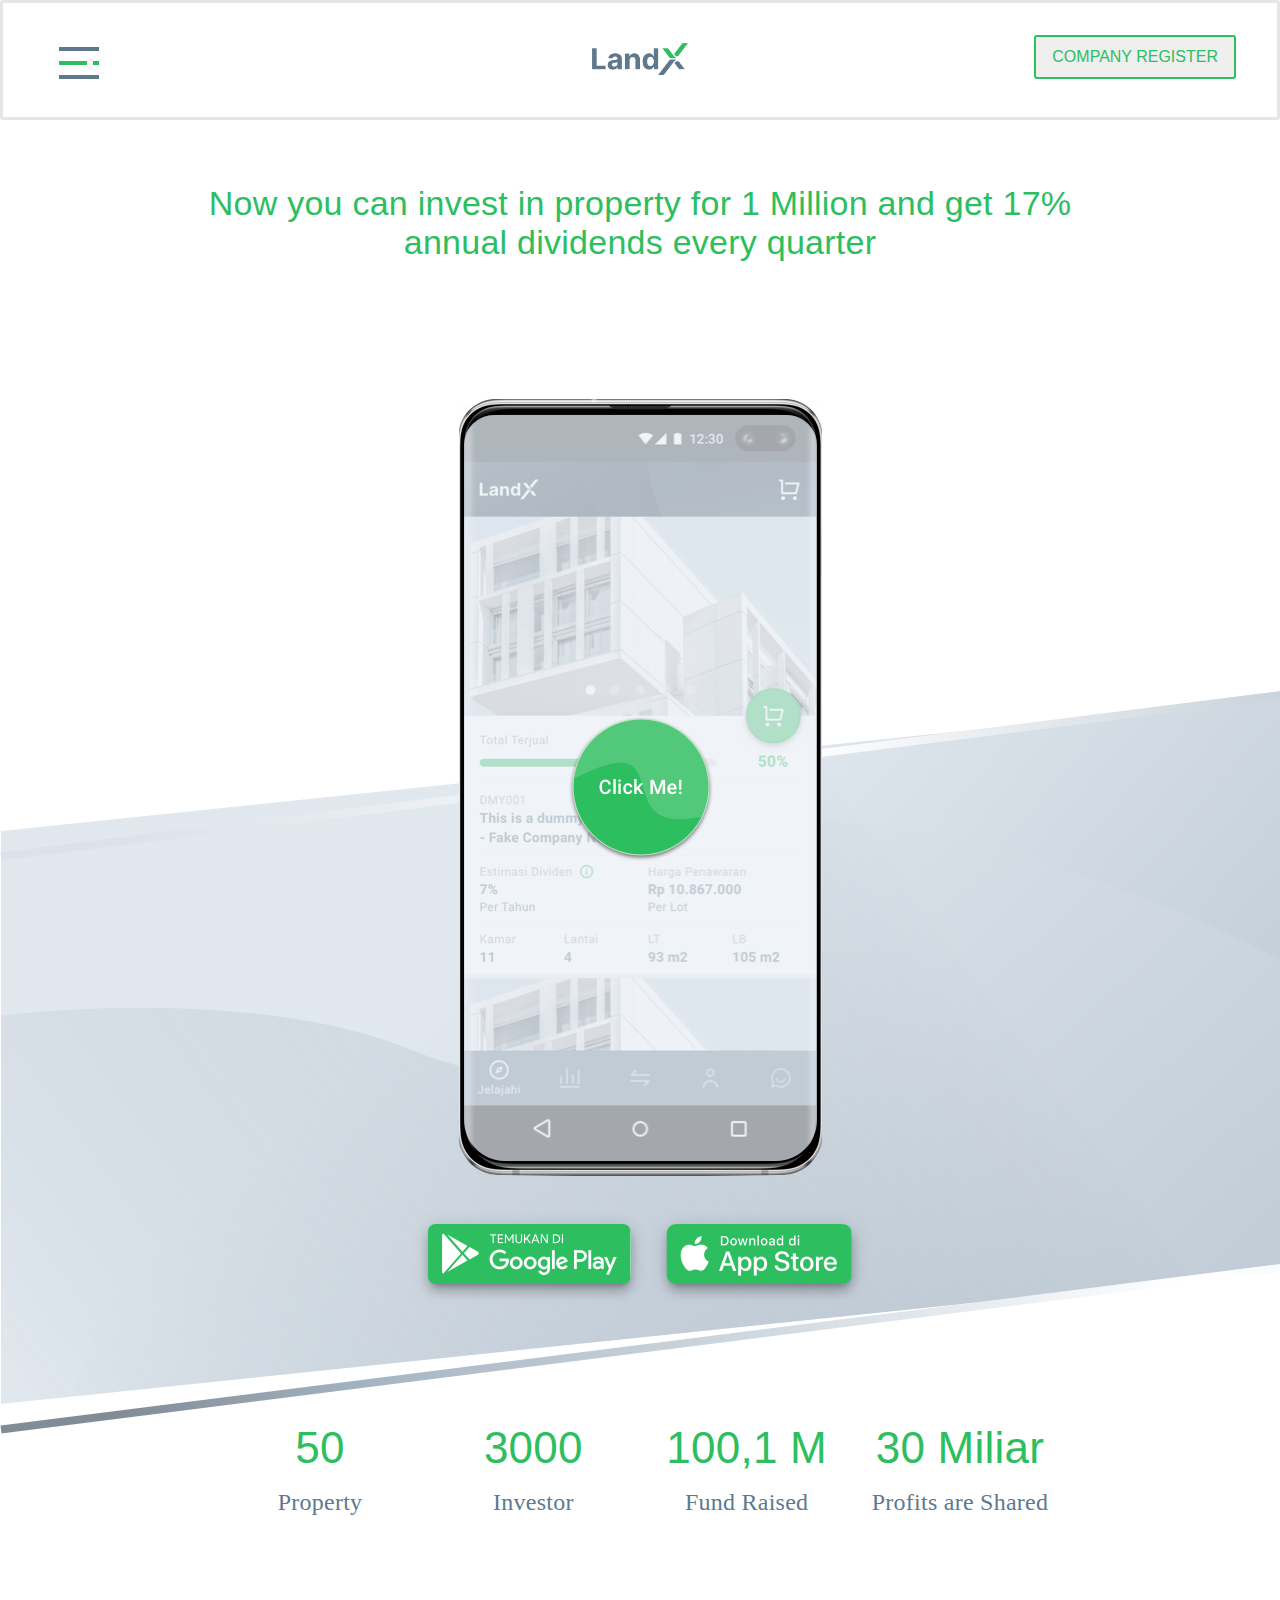
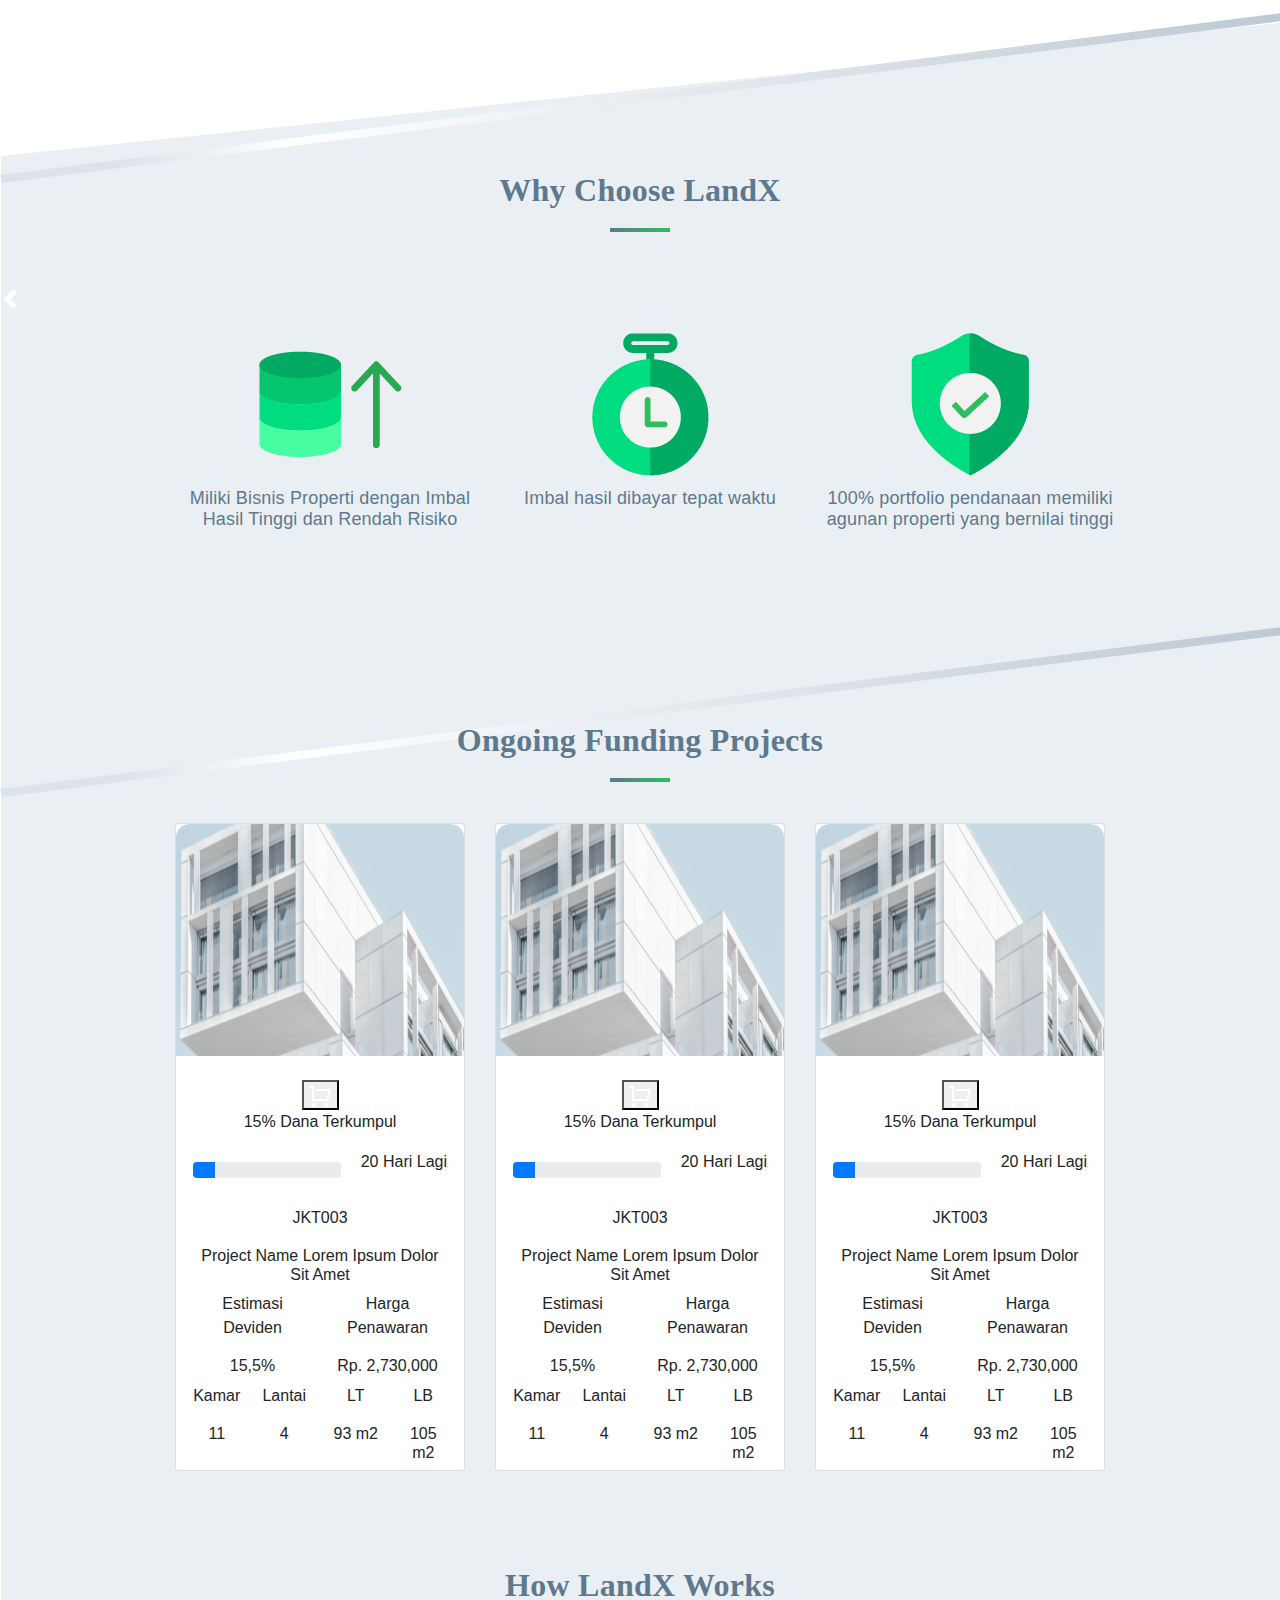
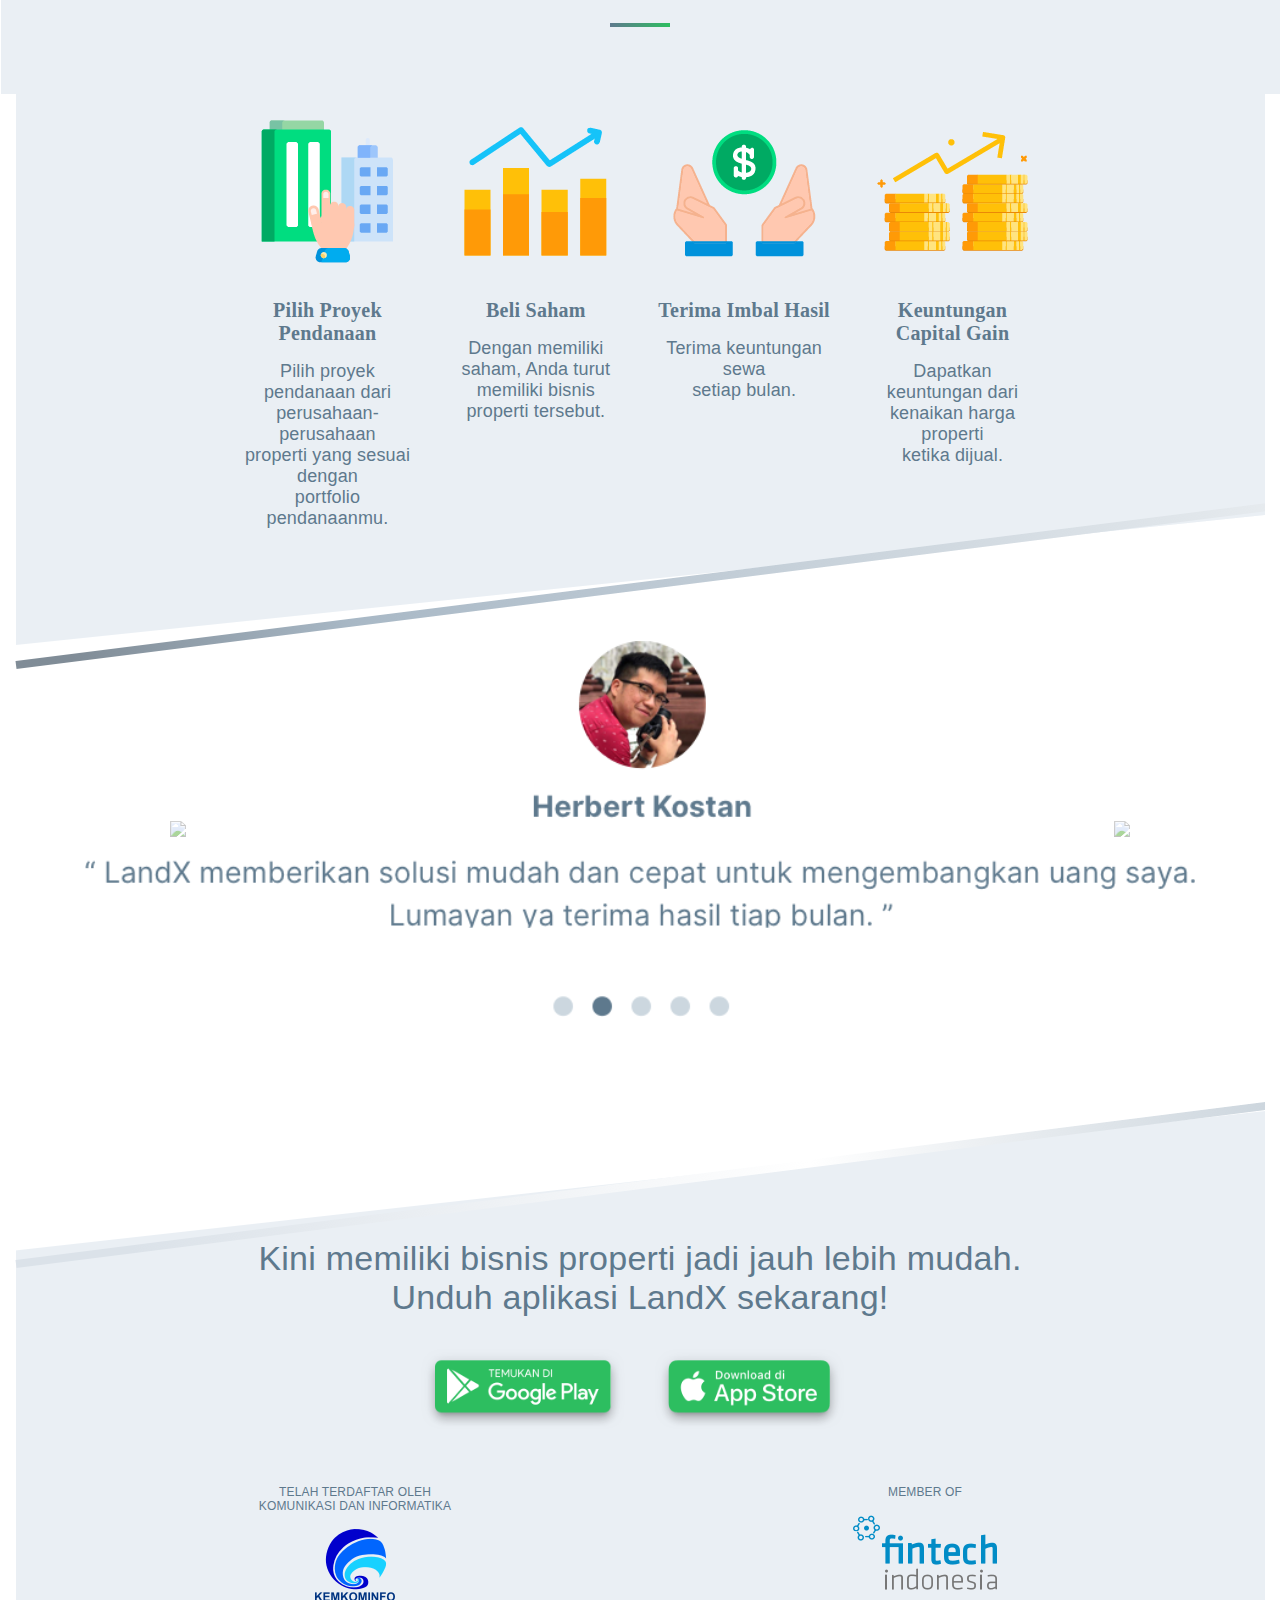
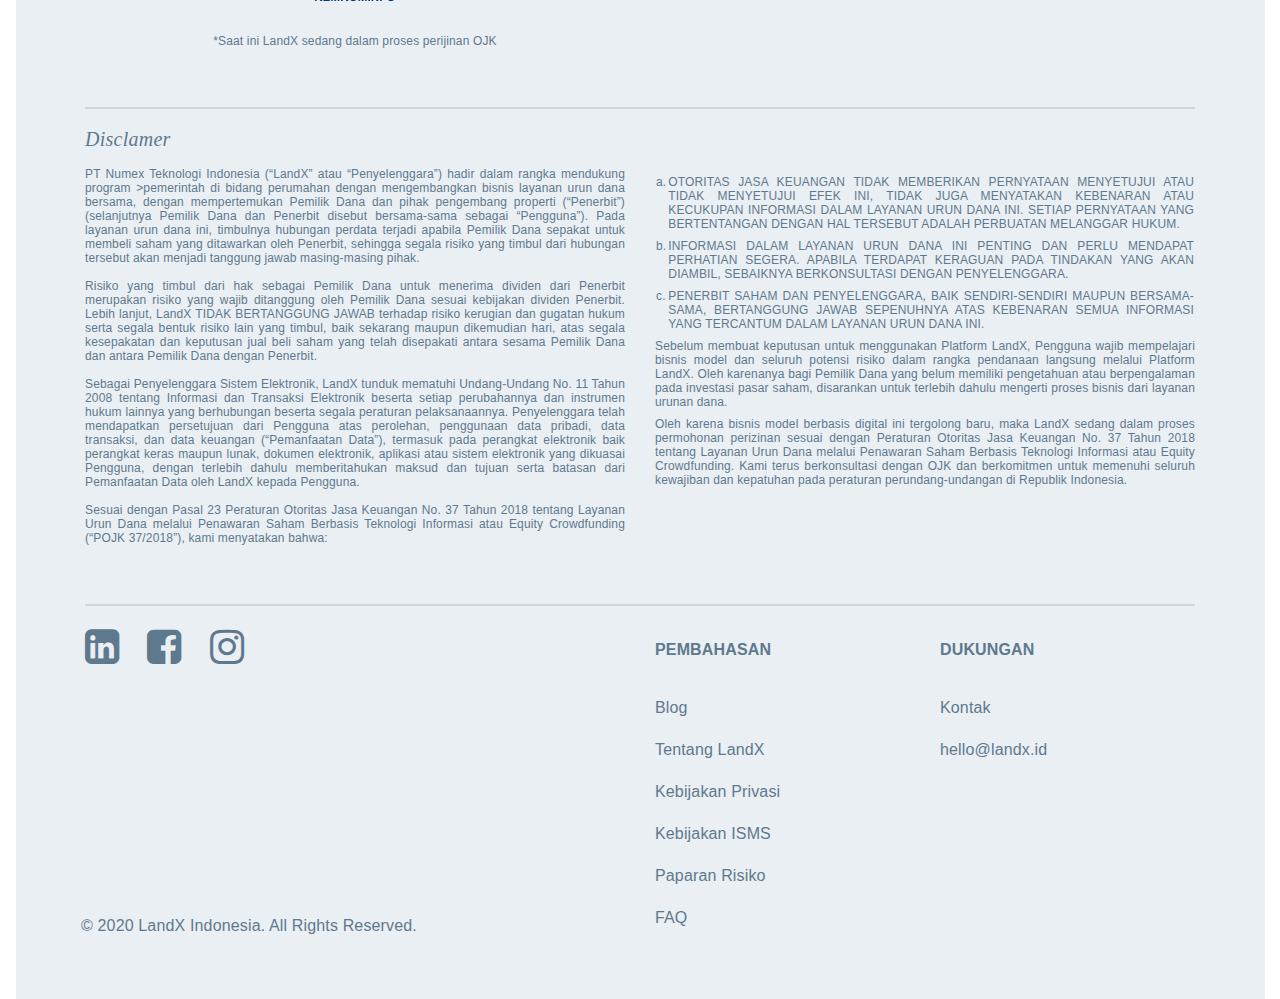
==== commit ce442123: "changes messeges goes here" ====
--- a/index.html
+++ b/index.html
@@ -95,15 +95,15 @@
         <div class="carousel-control-prev-icon"></div>
         <div class="col"></div>
         <div class="col-3" style="padding-top: 32px;">
-            <img src="icon/imbal_hasil_tinggi.png" alt="iconPlaceholder" class="mx-auto d-block">
+            <img src="img/icon/imbal_hasil_tinggi.png" alt="iconPlaceholder" class="mx-auto d-block">
             <p class="p">Miliki Bisnis Properti dengan Imbal Hasil Tinggi dan Rendah Risiko</p>
         </div>
         <div class="col-3" style="padding-top: 32px;">
-            <img src="icon/tepat_waktu.png" alt="iconPlaceholder" class="mx-auto d-block">
+            <img src="img/icon/tepat_waktu.png" alt="iconPlaceholder" class="mx-auto d-block">
             <p class="p">Imbal hasil dibayar tepat waktu</p>
         </div>
         <div class="col-3" style="padding-top: 32px;">
-            <img src="icon/anggunan.png" alt="iconPlaceholder" class="mx-auto d-block">
+            <img src="img/icon/anggunan.png" alt="iconPlaceholder" class="mx-auto d-block">
             <p class="p">100% portfolio pendanaan memiliki agunan properti yang bernilai tinggi</p>
         </div>
         <div class="col"></div>
@@ -365,22 +365,22 @@
       <div class="row row-cols-6" style="padding-top: 72px">
         <div class="col"></div>
           <div class="col">
-              <img src="icon/pilih_proyek.png" alt="circle" id="circle1" style="text-align: center;">
+              <img src="img/icon/pilih_proyek.png" alt="circle" id="circle1" style="text-align: center;">
               <p class="p1">Pilih Proyek Pendanaan</p>
               <p class="p">Pilih proyek pendanaan dari<br> perusahaan-perusahaan</br>properti yang sesuai dengan<br>portfolio pendanaanmu.</br></p>
           </div>
           <div class="col">
-              <img src="icon/beli_saham.png" alt="circle" id="circle1" style="text-align: center;">
+              <img src="img/icon/beli_saham.png" alt="circle" id="circle1" style="text-align: center;">
               <p class="p1">Beli Saham</p>
               <p class="p">Dengan memiliki saham, Anda turut memiliki bisnis properti tersebut.</p>
           </div>
           <div class="col">
-              <img src="icon/imbal_hasil.png" alt="circle" id="circle1" style="text-align: center;">
+              <img src="img/icon/imbal_hasil.png" alt="circle" id="circle1" style="text-align: center;">
               <p class="p1">Terima Imbal Hasil</p>
               <p class="p">Terima keuntungan sewa<br> setiap bulan.</br></p>
           </div>
           <div class="col">
-              <img src="icon/capital_gain.png" alt="circle" id="circle1" style="text-align: center;">
+              <img src="img/icon/capital_gain.png" alt="circle" id="circle1" style="text-align: center;">
               <p class="p1">Keuntungan Capital Gain</p>
               <p class="p">Dapatkan keuntungan dari<br> kenaikan harga properti</br> ketika dijual.</p>
           </div>
--- a/style.css
+++ b/style.css
@@ -7,13 +7,14 @@
 #navbar {
     background-color: #ffffff;
     width: 100%;
-    height: 136px;
+    height: 120px;
     border-style: solid;
     border-color: #e5e5e5;
     border-radius: 3px;
 }
 
 #hamburgerMenu {
+    size: 40px;
     position: relative;
     position: center;
     padding-top: 12px;
@@ -21,17 +22,16 @@
 }
 
 #logolandx {
-    height: 48px;
+    height: 40px;
     padding-top: 8px;
 }
 
 #lx_btn_outline {
-    size: 48px;
+    size: 40px;
     border-style: solid;
     border-color: #2DBE60;
-    padding-right: 32px;
     border-radius: 3px;
-    padding: 16px 48px;
+    padding: 8px 16px;
     font-family: 'Inter var', sans-serif;
     color: #2DBE60;
 }
@@ -50,12 +50,27 @@
     font-style: normal;
     line-height: normal;
     letter-spacing: 0.25px;
-    padding: 16px 300px;
     padding-top: 64px;
     padding-bottom: 0x;
     text-align: center;
     color: #2dbe60;
 }
+
+.cta {
+    font-family: 'Inter', sans-serif;
+    font-size: 34px;
+    font-weight: normal;
+    font-stretch: normal;
+    font-style: normal;
+    line-height: normal;
+    letter-spacing: 0.25px;
+    padding-top: 96px;
+    padding-bottom: 0x;
+    text-align: center;
+    color: #5e798d;
+}
+
+
 #heroPhone {
     margin-top: 105px;
     z-index: -999;
@@ -89,7 +104,7 @@
 #lx_hero3 {
     background-image: url(img/heroBackground2.png);
     background-repeat: no-repeat;
-    padding-top: 96px;
+    padding-top: 72px;
     width: auto;
     height: auto;
 }
@@ -145,7 +160,20 @@
     padding-left: 0px;
 }
 
-#p {
+.h3 {
+    font-family: 'Inter-Bold', sans-serif;
+    font-size: 44px;
+    font-weight: normal;
+    font-stretch: normal;
+    font-style: bold;
+    line-height: normal;
+    letter-spacing: 0.25px;
+    color: #2dbe60;
+    text-align: center;
+    padding-left: 0px;
+}
+
+.p {
     font-family: 'Inter-Regular', sans-serif;
     font-size: 18px;
     font-weight: 500;
@@ -156,10 +184,9 @@
     text-align: center;
     color: #5e798d;
     padding-top: 0px;  
-    margin: 24px 0px;
-}
-
-#p1 {
+}
+
+.p1 {
     font-family: 'Roboto';
     font-size: 20px;
     font-weight: bold;
@@ -169,10 +196,10 @@
     letter-spacing: 0.25px;
     color: #5e798d;
     text-align: center;
-    padding-top: 32px;
+    padding-top: 24px;
 }   
 
-#p2 {
+.p2 {
     font-family: 'Roboto';
     font-size: 24px;
     font-weight: normal;
@@ -198,6 +225,18 @@
     padding-top: 8px;
 }   
 
+.p2-1 {
+    font-family: 'Inter';
+    color: #5e798d;
+    font-size: 20px;
+    font-weight: normal;
+    font-stretch: normal;
+    font-style: bold;
+    line-height: normal;
+    letter-spacing: 0.25px;
+    text-align: center;
+    padding-top: 8px;
+}   
 
 #p3 {
     font-family: 'Inter-Regular', sans-serif;
@@ -214,7 +253,37 @@
     margin: 0px;
 }
 
+.p3 {
+    font-family: 'Inter-Regular', sans-serif;
+    font-size: 12px;
+    font-weight: 500;
+    font-stretch: normal;
+    font-style: normal;
+    line-height: 1.45;
+    letter-spacing: 1.65px;
+    text-align: center;
+    color: #5e798d;
+    padding-top: 0px; 
+    padding-bottom: 32px; 
+    margin: 0px;
+}
+
 #p4 {
+    font-family: 'Inter-Regular', sans-serif;
+    font-size: 12px;
+    font-weight: 500;
+    font-stretch: normal;
+    font-style: normal;
+    line-height: normal;
+    letter-spacing: 0.15px;
+    text-align: center;
+    color: #5e798d;
+    padding-top: 0px; 
+    padding-bottom: 0px; 
+    margin: 0px;
+}
+
+.p4 {
     font-family: 'Inter-Regular', sans-serif;
     font-size: 12px;
     font-weight: 500;
@@ -244,6 +313,21 @@
     margin: 0px;
 }
 
+.p5 {
+    font-family: 'Inter-Regular', sans-serif;
+    font-size: 12px;
+    font-weight: 500;
+    font-stretch: normal;
+    font-style: normal;
+    line-height: normal;
+    letter-spacing: 0.15px;
+    text-align: left;
+    color: #5e798d;
+    padding-top: 40px; 
+    padding-bottom: 0px; 
+    margin: 0px;
+}
+
 #p6 {
     font-family: 'Inter-Regular', sans-serif;
     font-size: 12px;
@@ -259,7 +343,37 @@
     margin: 0px;
 }
 
+.p6 {
+    font-family: 'Inter-Regular', sans-serif;
+    font-size: 12px;
+    font-weight: 500;
+    font-stretch: normal;
+    font-style: normal;
+    line-height: normal;
+    letter-spacing: 0.15px;
+    text-align: left;
+    color: #5e798d;
+    padding-top: 8px; 
+    padding-bottom: 0px; 
+    margin: 0px;
+}
+
 #p7 {
+    font-family: 'Inter-Regular', sans-serif;
+    font-size: 12px;
+    font-weight: 500;
+    font-stretch: normal;
+    font-style: normal;
+    line-height: normal;
+    letter-spacing: 0.15px;
+    text-align: left;
+    color: #5e798d;
+    padding-top: 8px; 
+    padding-bottom: 0px; 
+    margin: 0px;
+}
+
+.p7 {
     font-family: 'Inter-Regular', sans-serif;
     font-size: 12px;
     font-weight: 500;
@@ -290,6 +404,21 @@
     margin: 0px;
 }
 
+.p8 {
+    font-family: 'Inter-Regular', sans-serif;
+    text-align: left;
+    font-size: 16px;
+    font-weight: 500;
+    font-stretch: normal;
+    font-style: bold;
+    line-height: normal;
+    letter-spacing: 0.15px;
+    text-align: center;
+    color: #5e798d; 
+    padding-bottom: 16px; 
+    margin: 0px;
+}
+
 #p9 {
     font-family: 'Inter-Regular', sans-serif;
     text-align: left;
@@ -306,17 +435,38 @@
     margin: 0px;
 }
 
-
-
-<!--Card-->s
+.p9 {
+    font-family: 'Inter-Regular', sans-serif;
+    text-align: left;
+    font-size: 16px;
+    font-weight: 500;
+    font-stretch: normal;
+    font-style: bold;
+    line-height: normal;
+    letter-spacing: 0.15px;
+    text-align: center;
+    color: #5e798d;
+    padding-top: 24px; 
+    padding-bottom: 0px; 
+    margin: 0px;
+}
+
+
+
+<!--Card-->
+
+.icon {
+    size: 40px;
+}
 
 #circle {
     text-align: center;
 }
 
-#card_unduh {
-    height: 300px;
-}
+.card_unduh {
+    height: 250px;
+}
+
 
 <!--Footer-->
 
@@ -344,34 +494,50 @@
     color: green;
 }
 
-#fa-linkedin {
-    color: #5e798d;
-    text-align: left;
-    padding-top: 16px;
-    height: 50px;
-    margin: 24px;
-}
-
-#fa-facebook {
-    color: #5e798d;
-    text-align: left;
-    padding-top: 16px;
-    height: 40px;
-    margin: 24px;   
-}
-
-#fa-instagram {
-    color: #5e798d;
-    text-align: left;
-    padding-top: 16px;
-    height: 40px;
-    margin: 24px;
-}
-
-#socmed_logo {
-    text-align: left;
-    padding-top: 16px;
-    height: 40px;
-    margin: 24px;
-
-}+.line_footer {
+    width: 100%;
+    height: 2px;
+}
+
+.fa {
+    size: 32px;
+}
+
+.li {
+    list-style: none;
+    margin-right: 24px;
+    text-align: left;
+    font-size: 40px;
+    display: inline-block;
+    color: #5e798d;
+}
+
+.li:hover {
+    color: #2dbe60;
+    transition: .5s;
+}
+
+/* unvisited link */
+  .p9:link {
+    color: #2dbe60;
+  }
+  
+  /* visited link */
+  .p9:visited {
+    color: #2dbe60;
+  }
+  
+  /* mouse over link */
+  .p9:hover {
+    color: #2dbe60;
+  }
+  
+  /* selected link */
+  .p9:active {
+    color: #2dbe60;
+  } 
+
+  #unduh {
+      size: 40px;
+      background-image: url(img/unduh_app.png);
+  }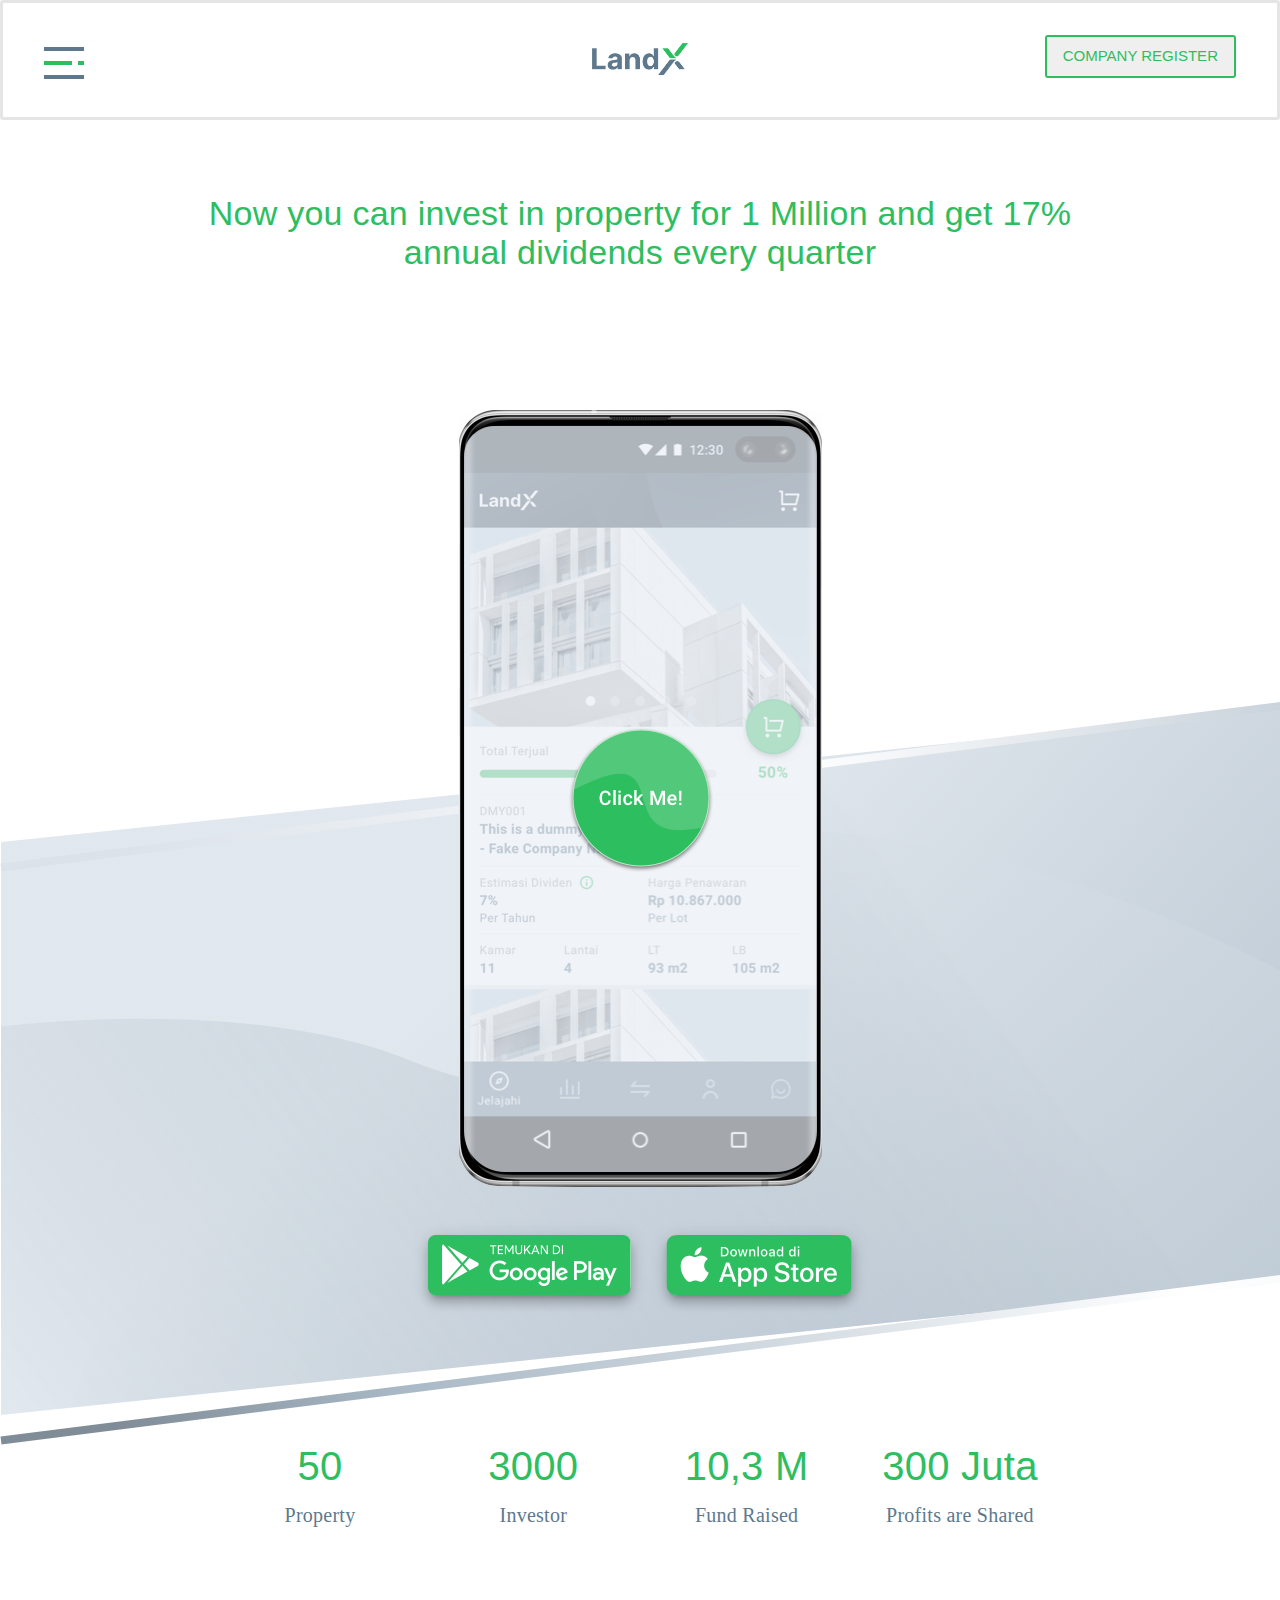
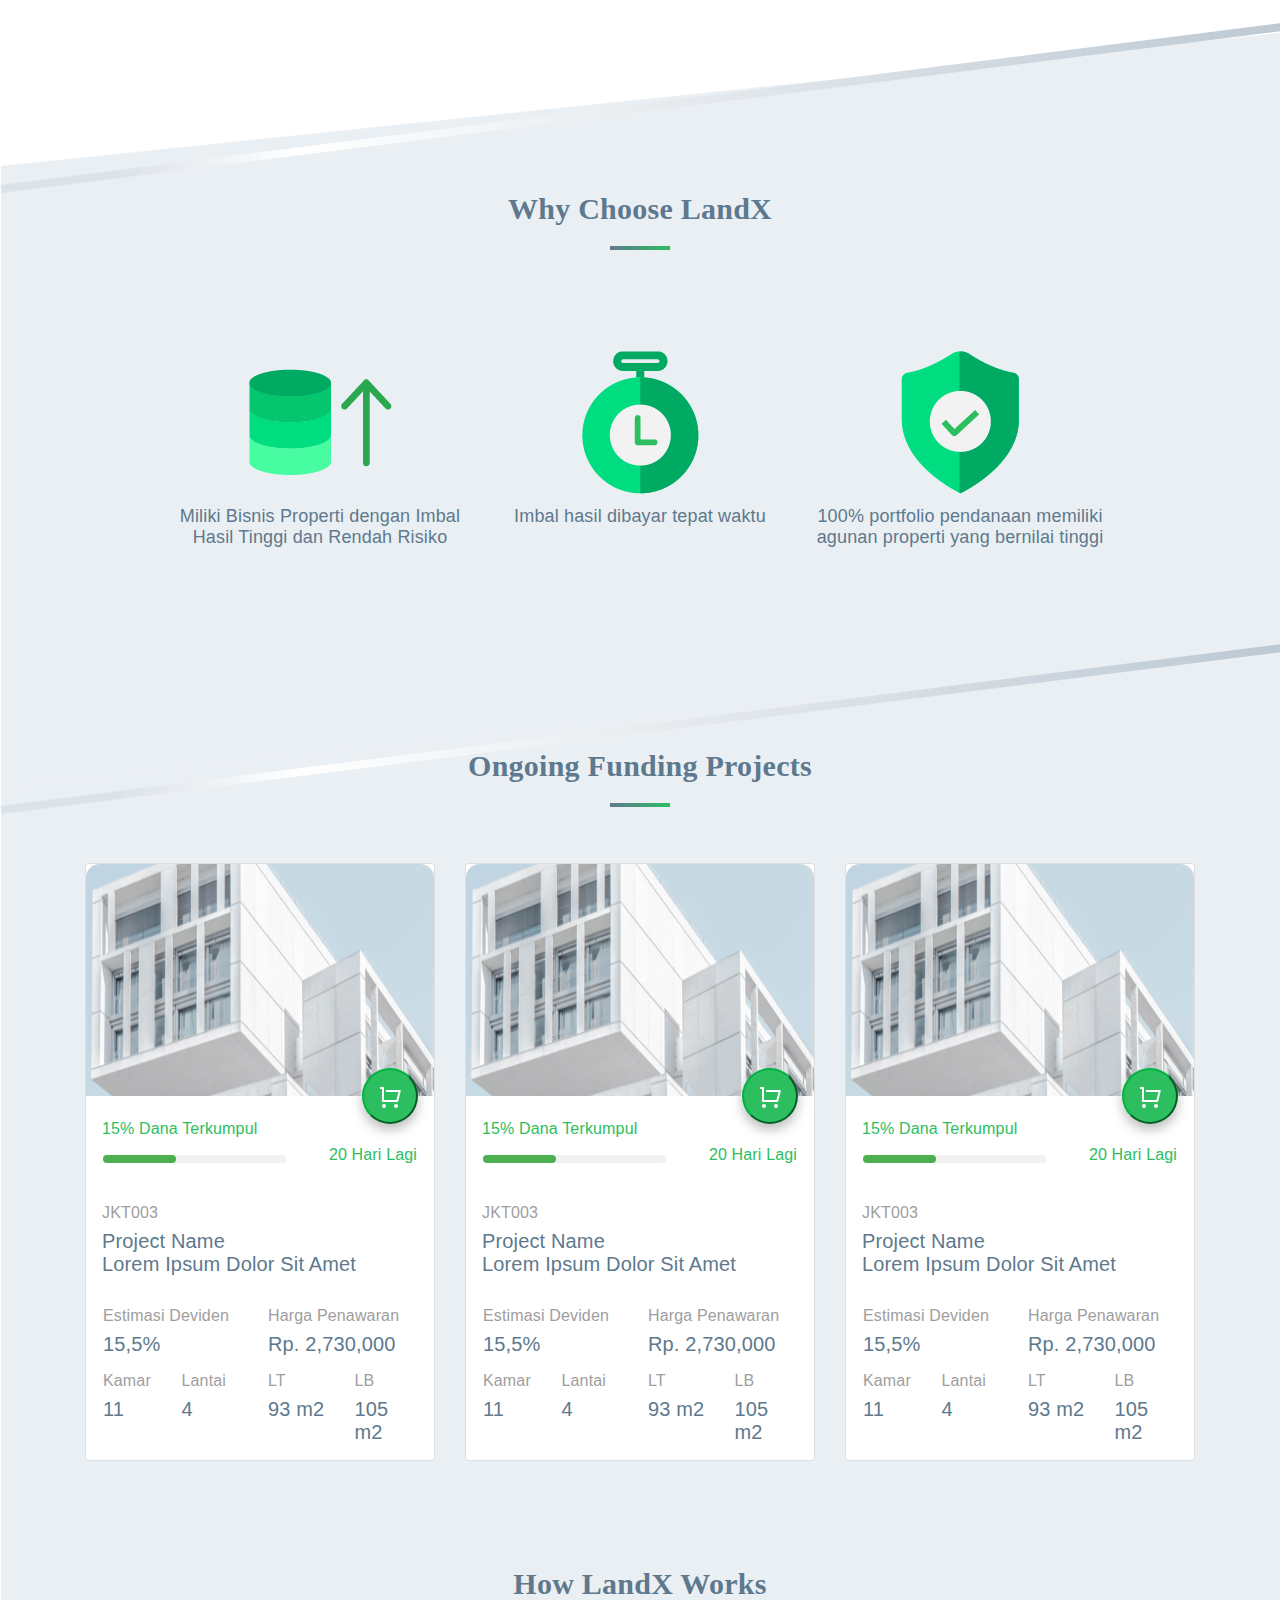
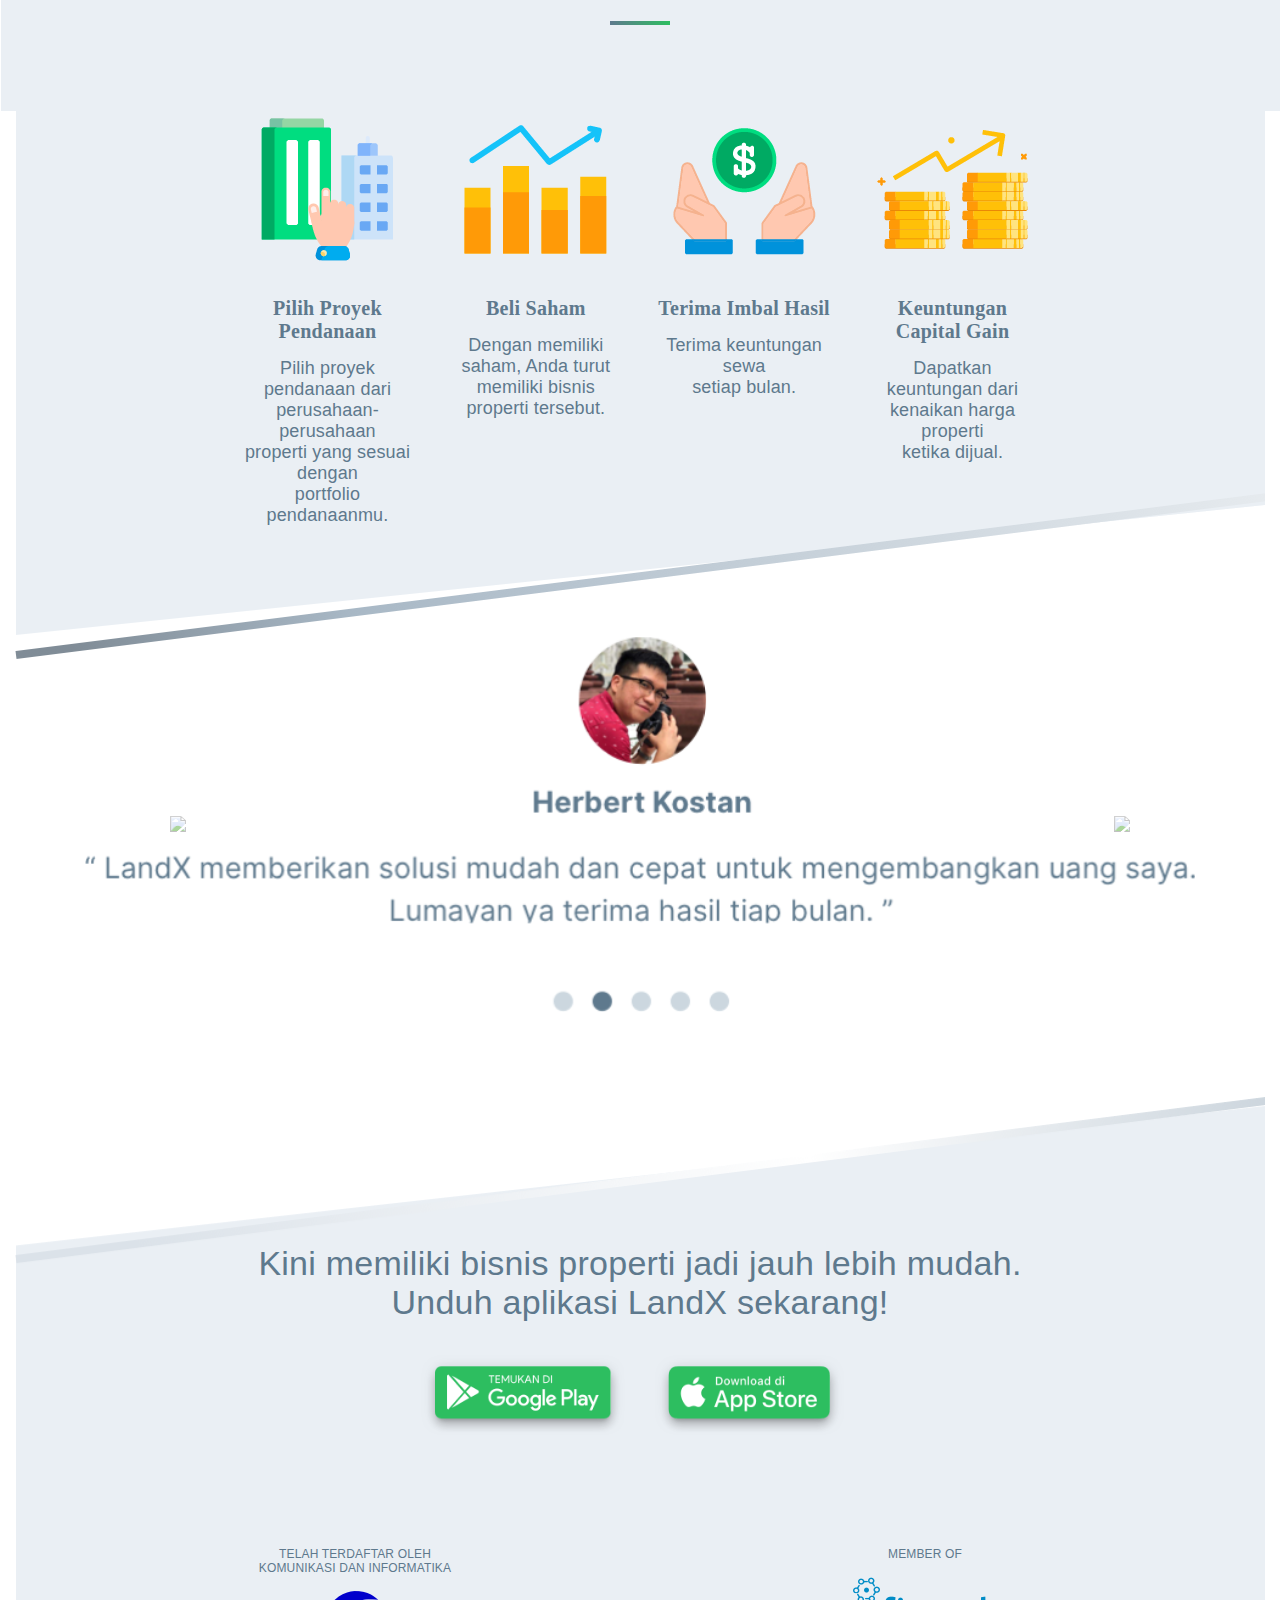
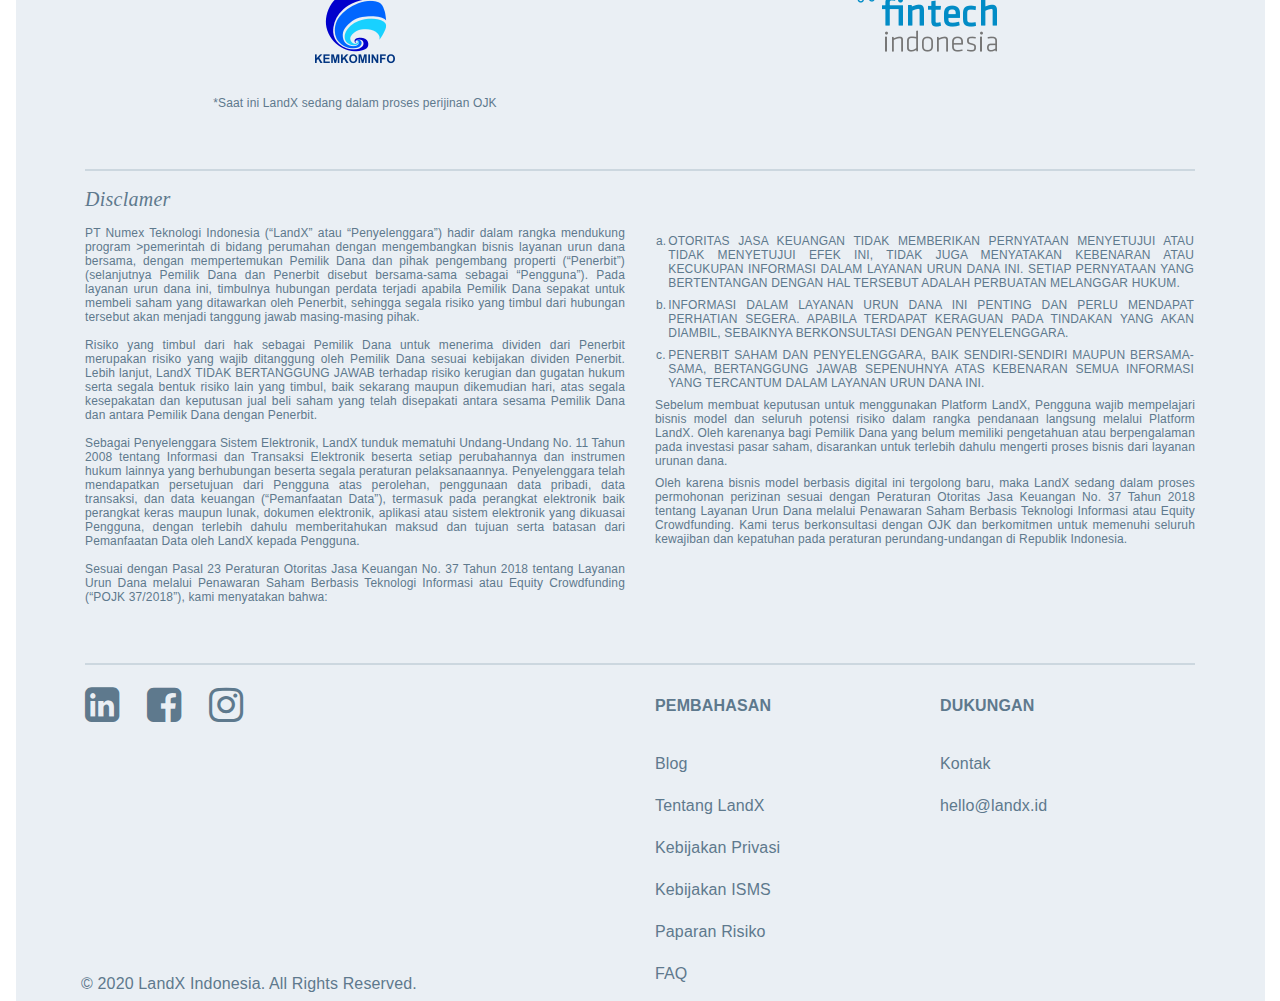
==== commit 2ec731bc: "updating" ====
--- a/index.html
+++ b/index.html
@@ -9,6 +9,7 @@
     <link rel="stylesheet" href="https://stackpath.bootstrapcdn.com/bootstrap/4.4.1/css/bootstrap.min.css" integrity="sha384-Vkoo8x4CGsO3+Hhxv8T/Q5PaXtkKtu6ug5TOeNV6gBiFeWPGFN9MuhOf23Q9Ifjh" crossorigin="anonymous">
     <link rel="stylesheet" type="text/css" href="style.css">
     <link rel="stylesheet" href="https://cdnjs.cloudflare.com/ajax/libs/font-awesome/4.7.0/css/font-awesome.min.css">
+    <link rel="stylesheet" href="https://www.w3schools.com/w3css/4/w3.css">
 
     <title>LandX Website</title>
   </head>
@@ -19,19 +20,19 @@
 
     <div class="container-fluid sticky-top" style="padding: 32px 24px;" id="navbar">
         <div class="row row-cols-3">
-          <div class="col" style="text-align:left">
-            <img src="img/hamburgerMenu.svg" alt="hamburgerMenu" id="hamburgerMenu">
-          </div>
-          <div class="col" style="text-align:center" class="img-fluid">
-            <img src="img/LandX_Logo.png" alt="LandX Logo" id="logolandx">
-          </div>
-          <div class="col" style="text-align:right" id="companyregistration" class="img-fliuid">
-            <button id="lx_btn_outline">COMPANY REGISTER</button> 
-          </div>
-        </div>
-      </div>
-
-      <!-- Tittle -->
+          <div class="float-sm-left float-md-left" id="hamburgerMenu">
+              <img src="img/hamburgerMenu.svg" alt="hamburgerMenu" >
+            </div>
+            <div class="col" style="text-align:center" class="img-fluid">
+              <img src="img/LandX_Logo.png" alt="LandX Logo" id="logolandx">
+            </div>
+            <div class="col" style="text-align:right" id="companyregistration" class="img-fliuid">
+              <button id="lx_btn_outline">COMPANY REGISTER</button> 
+          </div>
+      </div>
+      </div>
+
+    <!-- Title H1 -->
 
       <div class="container-fluid">
         <div class="row row-cols">
@@ -42,7 +43,8 @@
         </div>
       </div>
 
-      <!-- Handphone mockup -->
+    <!-- Handphone Mockup -->
+
     <div class="container-fluid" id="lx_hero1">
       <div class="row">
         <div class="col" style="text-align:center" class="img-fluid">
@@ -50,13 +52,14 @@
         <div class="col" style="padding-top: 32px;">
             <img src="img/btn_googleplay.png" class="img-responsive">
             <img src="img/btn_appstore.png" class="img-responsive">
-            <div class="col"></div>
         <div class="col"></div>
+        <div class="col"></div>
       </div>
     </div>
-
-      </div>
-      <!-- Jumlah investor -->
+  </div>
+
+    <!-- Total Investor -->
+
       <div class="row row-cols-6" style="padding-top: 120px;">
         <div class="col"></div>
           <div class="col">
@@ -68,51 +71,52 @@
             <p class="p2">Investor</p>
           </div>
           <div class="col">
-            <h2 class="h3">100,1 M</h2>
+            <h2 class="h3">10,3 M</h2>
             <p class="p2">Fund Raised</p>
           </div>
           <div class="col">
-            <h2 class="h3">30 Miliar</h2>
+            <h2 class="h3">300 Juta</h2>
             <p class="p2">Profits are Shared</p>
           </div>
           <div class="col"></div>
         </div>
-    </div>
+      </div>
     
 
-
-      <!-- Content 2 -->
+    <!-- Why Choose LandX -->
+
     <div class="container-fluid" id="lx_hero2">
       <div class="row">
         <div class="col" style="text-align:center" class="img-fluid">
           <div class="row" style="padding-top: 120px;">
-          <div class="col">
+            <div class="col">
               <h2 id="h2">Why Choose LandX</h2>
               <img src="img/line_why.png" alt="line_why" position="center">
-          <div class="col">
-      </div>
-      <div class="row" style="padding-top: 48px;">
-        <div class="carousel-control-prev-icon"></div>
-        <div class="col"></div>
-        <div class="col-3" style="padding-top: 32px;">
-            <img src="img/icon/imbal_hasil_tinggi.png" alt="iconPlaceholder" class="mx-auto d-block">
-            <p class="p">Miliki Bisnis Properti dengan Imbal Hasil Tinggi dan Rendah Risiko</p>
-        </div>
-        <div class="col-3" style="padding-top: 32px;">
-            <img src="img/icon/tepat_waktu.png" alt="iconPlaceholder" class="mx-auto d-block">
-            <p class="p">Imbal hasil dibayar tepat waktu</p>
-        </div>
-        <div class="col-3" style="padding-top: 32px;">
-            <img src="img/icon/anggunan.png" alt="iconPlaceholder" class="mx-auto d-block">
-            <p class="p">100% portfolio pendanaan memiliki agunan properti yang bernilai tinggi</p>
-        </div>
-        <div class="col"></div>
-        </div>
-      </div> 
-    </div>
-
-    
-      <!--Card view-->
+            <div class="col"></div>
+        
+          <div class="row" style="padding-top: 48px;">
+            <div class="col"></div>
+            <div class="col-3" style="padding-top: 32px;">
+              <img src="img/icon/imbal_hasil_tinggi.png" alt="iconPlaceholder" class="mx-auto d-block">
+              <p class="p">Miliki Bisnis Properti dengan Imbal Hasil Tinggi dan Rendah Risiko</p>
+          </div>
+
+            <div class="col-3" style="padding-top: 32px;">
+              <img src="img/icon/tepat_waktu.png" alt="iconPlaceholder" class="mx-auto d-block">
+              <p class="p">Imbal hasil dibayar tepat waktu</p>
+            </div>
+
+            <div class="col-3" style="padding-top: 32px;">
+              <img src="img/icon/anggunan.png" alt="iconPlaceholder" class="mx-auto d-block">
+              <p class="p">100% portfolio pendanaan memiliki agunan properti yang bernilai tinggi</p>
+            </div>
+          <div class="col"></div>
+          </div>
+        </div> 
+      </div>
+
+
+    <!-- Ongoing Funding Project -->
 
         <div class="row">
             <div class="col-lg" style="text-align:center" class="img-fluid" id="lx_hero2">
@@ -123,231 +127,237 @@
               <div class="col">
           </div>
 
-          <div class="row" style="padding-top: 32px;">
-            <div class="col"></div>
-
-            <!-- Card 1-->
-            <div class="col-3 mx-auto d-block">
-                <div class="card" style="width: auto">
-                    <img src="img/imgPlaceholder.png" class="card-img-top" alt="imgPlaceholder" style="height: 240px; padding-bottom:8px; border-radius: 14px 14px 0px 0px">
-                    
-                <div class="card-body" style="padding:16px 16px 0px; height: 100%; border-radius: 14px">
-
-                    <button class="lx-fab"> 
-                        <img src="img/icon_cart.svg" alt="add to cart">
-                    </button>
-
-                    <p class="captionGreen">15% Dana Terkumpul</p>
-
-                    <div class="row" style="padding: 0px 16px 16px">
-                        <div class="col-sm-7" style="padding:0; margin: auto">
-                            <div class="progress">
-                                <div class="progress-bar" role="progressbar" style="width: 15%" aria-valuenow="15" aria-valuemin="0" aria-valuemax="100"></div>
-                            </div>
+
+      <!--Project Card View-->
+    
+      <div class="container" style="padding-top: 48px;">
+        <div class="row flex-sm-column flex-md-column flex-lg-row">
+
+          <!-- Card 1-->
+
+          <div class="col-12 col-sm col-md col-lg-4 mx-auto d-block">
+            <div class="card" style="width: auto">
+                <img src="img/imgPlaceholder.png" class="card-img-top" alt="imgPlaceholder" style="height: 240px; padding-bottom:8px; border-radius: 14px 14px 0px 0px">
+                
+            <div class="card-body" style="padding:16px 16px 0px; height: 100%; border-radius: 14px">
+
+              <button class="button_lx-fab">
+                <img src="img/icon_cart.svg">
+              </button>
+
+                <p class="p10">15% Dana Terkumpul</p>
+
+                <div class="row" style="padding: 0px 16px 16px">
+                    <div class="col-sm-7" style="padding:0; margin: auto">
+                        <div class="w3-light-grey w3-round-xlarge">
+                          <div class="w3-container w3-green w3-round-xlarge" style="height:8px;width:40%"></div>
                         </div>
-                        <div class="col-sm-5" style="padding:0; margin: auto">
-                            <p class="captionGreen" style="text-align:right">20 Hari Lagi</p>
+                    </div>
+                    <div class="col-sm-5" style="padding:0; margin: auto">
+                        <p class="p10" style="text-align:right">20 Hari Lagi</p>
+                    </div>
+                </div>
+
+                <div class="row" id="lx-divider">
+                    <div class="col"></div>
+                </div>
+
+                <div class="row">
+                    <div class="col-sm">
+                        <p class="p11">JKT003</p>
+                        <p class="p12">Project Name <br>Lorem Ipsum Dolor Sit Amet<p>
+                    </div>
+                </div>
+
+                <div class="row" id="lx-divider">
+                    <div class="col"></div>
+                </div>
+
+                <div class="row">
+                    <div class="col-sm-6" style="padding: 0px 8px 0px 16px">
+                        <p class="p11">Estimasi Deviden</p>
+                        <p class="p12">15,5%</p>
+                    </div>
+                    <div class="col-sm-6" style="padding: 0px 16px 0px 8px">
+                        <p class="p11">Harga Penawaran</p>
+                        <p class="p12">Rp. 2,730,000</p>
+                    </div>
+                </div>
+
+                <div class="row" style="padding-bottom: 16px;">
+                    <div class="col-sm-3" style="padding: 0px 8px 0px 16px">
+                        <p class="p11">Kamar</p>
+                        <p class="p12">11</p>
+                    </div>
+                    <div class="col-sm-3" style="padding: 0px 8px">
+                        <p class="p11">Lantai</p>
+                        <p class="p12">4</p>
+                    </div>
+                    <div class="col-sm-3" style="padding: 0px 8px">
+                        <p class="p11">LT</p>
+                        <p class="p12">93 m2</p>
+                    </div>
+                    <div class="col-sm-3" style="padding: 0px 16px 0px 8px">
+                        <p class="p11">LB</p>
+                        <p class="p12">105 m2</p>
+                    </div>
+                  </div>          
+                </div>
+              </div>
+            </div>
+
+          <!-- Card 2-->
+
+          <div class="col-12 col-sm col-md col-lg-4 mx-auto d-block">
+              <div class="card" style="width: auto">
+                  <img src="img/imgPlaceholder.png" class="card-img-top" alt="imgPlaceholder" style="height: 240px; padding-bottom:8px; border-radius: 14px 14px 0px 0px">
+                  
+              <div class="card-body" style="padding:16px 16px 0px; height: 100%; border-radius: 14px">
+
+                <button class="button_lx-fab">
+                  <img src="img/icon_cart.svg">
+                </button>
+
+                  <p class="p10">15% Dana Terkumpul</p>
+
+                  <div class="row" style="padding: 0px 16px 16px">
+                      <div class="col-sm-7" style="padding:0; margin: auto">
+                        <div class="w3-light-grey w3-round-xlarge">
+                          <div class="w3-container w3-green w3-round-xlarge" style="height:8px;width:40%"></div>
                         </div>
-                    </div>
-
-                    <div class="row" id="lx-divider">
-                        <div class="col"></div>
-                    </div>
-
-                    <div class="row">
-                        <div class="col-sm">
-                            <p class="captionGrey">JKT003</p>
-                            <h6>Project Name Lorem Ipsum Dolor Sit Amet</h6>
-                        </div>
-                    </div>
-
-                    <div class="row" id="lx-divider">
-                        <div class="col"></div>
-                    </div>
-
-                    <div class="row">
-                        <div class="col-sm-6" style="padding: 0px 8px 0px 16px">
-                            <p class="captionGrey">Estimasi Deviden</p>
-                            <h6>15,5%</h6>
-                        </div>
-                        <div class="col-sm-6" style="padding: 0px 16px 0px 8px">
-                            <p class="captionGrey">Harga Penawaran</p>
-                            <h6>Rp. 2,730,000</h6>
-                        </div>
-                    </div>
-
-                    <div class="row">
-                        <div class="col-sm-3" style="padding: 0px 8px 0px 16px">
-                            <p class="captionGrey">Kamar</p>
-                            <h6>11</h6>
-                        </div>
-                        <div class="col-sm-3" style="padding: 0px 8px">
-                            <p class="captionGrey">Lantai</p>
-                            <h6>4</h6>
-                        </div>
-                        <div class="col-sm-3" style="padding: 0px 8px">
-                            <p class="captionGrey">LT</p>
-                            <h6>93 m2</h6>
-                        </div>
-                        <div class="col-sm-3" style="padding: 0px 16px 0px 8px">
-                            <p class="captionGrey">LB</p>
-                            <h6>105 m2</h6>
-                        </div>
-                    </div>          
-                </div>
-                </div>
-            </div>
-
-            <!-- Card 2-->
-            <div class="col-3 mx-auto d-block">
-                <div class="card" style="width: auto">
-                    <img src="img/imgPlaceholder.png" class="card-img-top" alt="imgPlaceholder" style="height: 240px; padding-bottom:8px; border-radius: 14px 14px 0px 0px">
-                    
-                <div class="card-body" style="padding:16px 16px 0px; height: 100%; border-radius: 14px">
-
-                    <button class="lx-fab"> 
-                        <img src="img/icon_cart.svg" alt="add to cart">
-                    </button>
-
-                    <p class="captionGreen">15% Dana Terkumpul</p>
-
-                    <div class="row" style="padding: 0px 16px 16px">
-                        <div class="col-sm-7" style="padding:0; margin: auto">
-                            <div class="progress">
-                                <div class="progress-bar" role="progressbar" style="width: 15%" aria-valuenow="15" aria-valuemin="0" aria-valuemax="100"></div>
-                            </div>
-                        </div>
-                        <div class="col-sm-5" style="padding:0; margin: auto">
-                            <p class="captionGreen" style="text-align:right">20 Hari Lagi</p>
-                        </div>
-                    </div>
-
-                    <div class="row" id="lx-divider">
-                        <div class="col"></div>
-                    </div>
-
-                    <div class="row">
-                        <div class="col-sm">
-                            <p class="captionGrey">JKT003</p>
-                            <h6>Project Name Lorem Ipsum Dolor Sit Amet</h6>
-                        </div>
-                    </div>
-
-                    <div class="row" id="lx-divider">
-                        <div class="col"></div>
-                    </div>
-
-                    <div class="row">
-                        <div class="col-sm-6" style="padding: 0px 8px 0px 16px">
-                            <p class="captionGrey">Estimasi Deviden</p>
-                            <h6>15,5%</h6>
-                        </div>
-                        <div class="col-sm-6" style="padding: 0px 16px 0px 8px">
-                            <p class="captionGrey">Harga Penawaran</p>
-                            <h6>Rp. 2,730,000</h6>
-                        </div>
-                    </div>
-
-                    <div class="row">
-                        <div class="col-sm-3" style="padding: 0px 8px 0px 16px">
-                            <p class="captionGrey">Kamar</p>
-                            <h6>11</h6>
-                        </div>
-                        <div class="col-sm-3" style="padding: 0px 8px">
-                            <p class="captionGrey">Lantai</p>
-                            <h6>4</h6>
-                        </div>
-                        <div class="col-sm-3" style="padding: 0px 8px">
-                            <p class="captionGrey">LT</p>
-                            <h6>93 m2</h6>
-                        </div>
-                        <div class="col-sm-3" style="padding: 0px 16px 0px 8px">
-                            <p class="captionGrey">LB</p>
-                            <h6>105 m2</h6>
-                        </div>
-                    </div>          
-                </div>
-                </div>
-            </div>
-
-            <!-- Card 3-->
-            <div class="col-3 mx-auto d-block">
-                <div class="card" style="width: auto">
-                    <img src="img/imgPlaceholder.png" class="card-img-top" alt="imgPlaceholder" style="height: 240px; padding-bottom:8px; border-radius: 14px 14px 0px 0px">
-                    
-                <div class="card-body" style="padding:16px 16px 0px; height: 100%; border-radius: 14px">
-
-                    <button class="lx-fab"> 
-                        <img src="img/icon_cart.svg" alt="add to cart">
-                    </button>
-
-                    <p class="captionGreen">15% Dana Terkumpul</p>
-
-                    <div class="row" style="padding: 0px 16px 16px">
-                        <div class="col-sm-7" style="padding:0; margin: auto">
-                            <div class="progress">
-                                <div class="progress-bar" role="progressbar" style="width: 15%" aria-valuenow="15" aria-valuemin="0" aria-valuemax="100"></div>
-                            </div>
-                        </div>
-                        <div class="col-sm-5" style="padding:0; margin: auto">
-                            <p class="captionGreen" style="text-align:right">20 Hari Lagi</p>
-                        </div>
-                    </div>
-
-                    <div class="row" id="lx-divider">
-                        <div class="col"></div>
-                    </div>
-
-                    <div class="row">
-                        <div class="col-sm">
-                            <p class="captionGrey">JKT003</p>
-                            <h6>Project Name Lorem Ipsum Dolor Sit Amet</h6>
-                        </div>
-                    </div>
-
-                    <div class="row" id="lx-divider">
-                        <div class="col"></div>
-                    </div>
-
-                    <div class="row">
-                        <div class="col-sm-6" style="padding: 0px 8px 0px 16px">
-                            <p class="captionGrey">Estimasi Deviden</p>
-                            <h6>15,5%</h6>
-                        </div>
-                        <div class="col-sm-6" style="padding: 0px 16px 0px 8px">
-                            <p class="captionGrey">Harga Penawaran</p>
-                            <h6>Rp. 2,730,000</h6>
-                        </div>
-                    </div>
-
-                    <div class="row">
-                        <div class="col-sm-3" style="padding: 0px 8px 0px 16px">
-                            <p class="captionGrey">Kamar</p>
-                            <h6>11</h6>
-                        </div>
-                        <div class="col-sm-3" style="padding: 0px 8px">
-                            <p class="captionGrey">Lantai</p>
-                            <h6>4</h6>
-                        </div>
-                        <div class="col-sm-3" style="padding: 0px 8px">
-                            <p class="captionGrey">LT</p>
-                            <h6>93 m2</h6>
-                        </div>
-                        <div class="col-sm-3" style="padding: 0px 16px 0px 8px">
-                            <p class="captionGrey">LB</p>
-                            <h6>105 m2</h6>
-                        </div>
-                    </div>          
-                </div>
-                </div>
-            </div>
-            
-            <div class="col"></div>
-
-        </div>
-
-
-      <!--How LandX Works-->
+                      </div>
+                      <div class="col-sm-5" style="padding:0; margin: auto">
+                          <p class="p10" style="text-align:right">20 Hari Lagi</p>
+                      </div>
+                  </div>
+
+                  <div class="row" id="lx-divider">
+                      <div class="col"></div>
+                  </div>
+
+                  <div class="row">
+                    <div class="col-sm">
+                        <p class="p11">JKT003</p>
+                        <p class="p12">Project Name <br>Lorem Ipsum Dolor Sit Amet<p>
+                    </div>
+                </div>
+
+                <div class="row" id="lx-divider">
+                    <div class="col"></div>
+                </div>
+
+                <div class="row">
+                    <div class="col-sm-6" style="padding: 0px 8px 0px 16px">
+                        <p class="p11">Estimasi Deviden</p>
+                        <p class="p12">15,5%</p>
+                    </div>
+                    <div class="col-sm-6" style="padding: 0px 16px 0px 8px">
+                        <p class="p11">Harga Penawaran</p>
+                        <p class="p12">Rp. 2,730,000</p>
+                    </div>
+                </div>
+
+                <div class="row" style="padding-bottom: 16px;">
+                    <div class="col-sm-3" style="padding: 0px 8px 0px 16px">
+                        <p class="p11">Kamar</p>
+                        <p class="p12">11</p>
+                    </div>
+                    <div class="col-sm-3" style="padding: 0px 8px">
+                        <p class="p11">Lantai</p>
+                        <p class="p12">4</p>
+                    </div>
+                    <div class="col-sm-3" style="padding: 0px 8px">
+                        <p class="p11">LT</p>
+                        <p class="p12">93 m2</p>
+                    </div>
+                    <div class="col-sm-3" style="padding: 0px 16px 0px 8px">
+                        <p class="p11">LB</p>
+                        <p class="p12">105 m2</p>
+                    </div>
+                </div>         
+              </div>
+              </div>
+          </div>
+
+        <!-- Card 3-->
+
+        <div class="col-12 col-sm col-md col-lg-4 mx-auto d-block">
+            <div class="card" style="width: auto">
+                <img src="img/imgPlaceholder.png" class="card-img-top" alt="imgPlaceholder" style="height: 240px; padding-bottom:8px; border-radius: 14px 14px 0px 0px">
+                
+            <div class="card-body" style="padding:16px 16px 0px; height: 100%; border-radius: 14px">
+
+              <button class="button_lx-fab">
+                <img src="img/icon_cart.svg">
+              </button>
+
+                <p class="p10">15% Dana Terkumpul</p>
+
+                <div class="row" style="padding: 0px 16px 16px">
+                    <div class="col-sm-7" style="padding:0; margin: auto">
+                      <div class="w3-light-grey w3-round-xlarge">
+                        <div class="w3-container w3-green w3-round-xlarge" style="height:8px;width:40%"></div>
+                      </div>
+                    </div>
+                    <div class="col-sm-5" style="padding:0; margin: auto">
+                        <p class="p10" style="text-align:right">20 Hari Lagi</p>
+                    </div>
+                </div>
+
+                <div class="row" id="lx-divider">
+                    <div class="col"></div>
+                </div>
+
+                <div class="row">
+                  <div class="col-sm">
+                      <p class="p11">JKT003</p>
+                      <p class="p12">Project Name <br>Lorem Ipsum Dolor Sit Amet<p>
+                  </div>
+              </div>
+
+              <div class="row" id="lx-divider">
+                  <div class="col"></div>
+              </div>
+
+              <div class="row">
+                  <div class="col-sm-6" style="padding: 0px 8px 0px 16px">
+                      <p class="p11">Estimasi Deviden</p>
+                      <p class="p12">15,5%</p>
+                  </div>
+                  <div class="col-sm-6" style="padding: 0px 16px 0px 8px">
+                      <p class="p11">Harga Penawaran</p>
+                      <p class="p12">Rp. 2,730,000</p>
+                  </div>
+              </div>
+
+              <div class="row" style="padding-bottom: 16px;">
+                  <div class="col-sm-3" style="padding: 0px 8px 0px 16px">
+                      <p class="p11">Kamar</p>
+                      <p class="p12">11</p>
+                  </div>
+                  <div class="col-sm-3" style="padding: 0px 8px">
+                      <p class="p11">Lantai</p>
+                      <p class="p12">4</p>
+                  </div>
+                  <div class="col-sm-3" style="padding: 0px 8px">
+                      <p class="p11">LT</p>
+                      <p class="p12">93 m2</p>
+                  </div>
+                  <div class="col-sm-3" style="padding: 0px 16px 0px 8px">
+                      <p class="p11">LB</p>
+                      <p class="p12">105 m2</p>
+                  </div>
+                </div>           
+              </div>
+            </div>
+          </div>
+        </div>
+      </div>
+
+
+
+
+    <!-- How LandX Works -->
 
       <div class="container-fluid" id="lx_hero3" style="padding-top: 96px;" class="img-responsive">
       <div class="row">
@@ -386,61 +396,66 @@
           </div>
           <div class="col"></div>
       </div>
+
+          <!-- Carousel -->
       
-      <div class="container" style="padding-top: 96px;">
-        <div class="row">
-          <div class="col-lg">
-            <div id="carouselExampleControls" class="carousel slide" data-ride="carousel" id="carousel">
-              <div class="carousel-inner">
-                <div class="carousel-item active">
-                  <img src="img/carousel1.png" class="d-block w-100" alt="carousel1" id="carousel">
-                </div>
-                <div class="carousel-item">
-                  <img src="img/carousel2.png" class="d-block w-100" alt="carousel1" id="carousel">
-                </div>
-                <div class="carousel-item">
-                  <img src="img/carousel3.png" class="d-block w-100" alt="carousel1" id="carousel">
-                </div>
-              </div>
-              <a class="carousel-control-prev" href="#carouselExampleControls" role="button" data-slide="prev">
-                <span class="carousel-control-prev-icon" aria-hidden="true"></span>
-                <img src="img/atom/prev_icon.png" id="prev_icon">
-                <span class="sr-only">Previous</span>
-              </a>
-              <a class="carousel-control-next" href="#carouselExampleControls" role="button" data-slide="next">
-                <span class="carousel-control-next-icon" aria-hidden="true"></span>
-                <img src="img/atom/next_icon.png" id="next_icon">
-                <span class="sr-only">Next</span>
-              </a>
-            </div>
-          </div>
-         </div>
+          <div class="container" style="padding-top: 96px;">
+            <div class="row">
+              <div class="col-lg">
+                <div id="carouselExampleControls" class="carousel slide" data-ride="carousel" id="carousel">
+                  <div class="carousel-inner">
+                    <div class="carousel-item active">
+                      <img src="img/carousel1.png" class="d-block w-100" alt="carousel1" id="carousel">
+                    </div>
+                    <div class="carousel-item">
+                      <img src="img/carousel2.png" class="d-block w-100" alt="carousel1" id="carousel">
+                    </div>
+                    <div class="carousel-item">
+                      <img src="img/carousel3.png" class="d-block w-100" alt="carousel1" id="carousel">
+                    </div>
+                  </div>
+                  <a class="carousel-control-prev" href="#carouselExampleControls" role="button" data-slide="prev">
+                    <span class="carousel-control-prev-icon" aria-hidden="true"></span>
+                    <img src="img/atom/prev_icon.png" id="prev_icon">
+                    <span class="sr-only">Previous</span>
+                  </a>
+                  <a class="carousel-control-next" href="#carouselExampleControls" role="button" data-slide="next">
+                    <span class="carousel-control-next-icon" aria-hidden="true"></span>
+                    <img src="img/atom/next_icon.png" id="next_icon">
+                    <span class="sr-only">Next</span>
+                  </a>
+                </div>
+              </div>
+            </div>
+            </div>
+          </div>
         </div>
       </div>
     </div>
   </div>
-</div>
-</div>
-
-
-
-
-   <!--Footer-->
+
+
+    <!-- Footer -->
 
     <div class="container-fluid" id="lx_footer" style="padding-top: 126px">
-
-      <div class="row">
+       <div class="row">
+    
+    <!-- CTA -->
       
         <div class="col-sm" style="text-align: center;" class="img-fluid">
           <h1 class="cta" style="text-align: center;">Kini memiliki bisnis properti jadi jauh lebih mudah.<br> Unduh aplikasi LandX sekarang!</h1><br></h1>
-
-          <div class="row" style="padding-bottom:56px">
-            <div class="col-sm-6">
+            <div class="row" style="padding-bottom:56px">
+              <div class="col-sm-6">
                 <img src="img/btn_googleplay.png" alt="Play Store" style="float:right; height:80px">
-          </div>
-          <div class="col-sm-6">
+              </div>
+              <div class="col-sm-6">
               <img src="img/btn_appstore.png" alt="App Store" style="float:left; height:80px">
-          </div>
+              </div>
+            </div>
+          </div>
+        </div>
+
+    <!-- Member -->
       
         <div class="container" style="padding-top: 56px;">
           <div class="row row-cols-2"></div>
@@ -457,7 +472,8 @@
             </div>
           </div>
         
-        
+    <!-- Disclamer -->
+
         <div class="containter-fluid">
               <div class="row">
                 <div class="col" style="padding-top: 32px;" style="text-align: center;">
@@ -541,6 +557,8 @@
         </div>
       </div>
 
+    <!-- Menu and Social Media List -->
+
         <div class="row">
           <div class="col-lg" style="padding-top: 32px;" style="text-align: center;">
             <img src="img/line_footer.png" class="line_footer">
--- a/style.css
+++ b/style.css
@@ -112,7 +112,7 @@
 #lx_footer {
     background-image: url(img/footerBackground1.png);
     background-repeat: no-repeat;
-    padding-top: 96px;
+    padding-top: 0 0 0 s96px;
     width: auto;
     height: auto;
 }
@@ -147,22 +147,10 @@
     padding-top: 0px;
 }
 
-#h3 {
-    font-family: 'Inter-Bold', sans-serif;
-    font-size: 48px;
-    font-weight: normal;
-    font-stretch: normal;
-    font-style: bold;
-    line-height: normal;
-    letter-spacing: 0.25px;
-    color: #2dbe60;
-    text-align: center;
-    padding-left: 0px;
-}
 
 .h3 {
     font-family: 'Inter-Bold', sans-serif;
-    font-size: 44px;
+    font-size: 40px;
     font-weight: normal;
     font-stretch: normal;
     font-style: bold;
@@ -201,7 +189,7 @@
 
 .p2 {
     font-family: 'Roboto';
-    font-size: 24px;
+    font-size: 20px;
     font-weight: normal;
     font-stretch: normal;
     font-style: bold;
@@ -212,7 +200,7 @@
     padding-top: 8px;
 }   
 
-#p2-1 {
+.p2-1 {
     font-family: 'Inter';
     color: #5e798d;
     font-size: 20px;
@@ -225,20 +213,7 @@
     padding-top: 8px;
 }   
 
-.p2-1 {
-    font-family: 'Inter';
-    color: #5e798d;
-    font-size: 20px;
-    font-weight: normal;
-    font-stretch: normal;
-    font-style: bold;
-    line-height: normal;
-    letter-spacing: 0.25px;
-    text-align: center;
-    padding-top: 8px;
-}   
-
-#p3 {
+.p3 {
     font-family: 'Inter-Regular', sans-serif;
     font-size: 12px;
     font-weight: 500;
@@ -253,36 +228,6 @@
     margin: 0px;
 }
 
-.p3 {
-    font-family: 'Inter-Regular', sans-serif;
-    font-size: 12px;
-    font-weight: 500;
-    font-stretch: normal;
-    font-style: normal;
-    line-height: 1.45;
-    letter-spacing: 1.65px;
-    text-align: center;
-    color: #5e798d;
-    padding-top: 0px; 
-    padding-bottom: 32px; 
-    margin: 0px;
-}
-
-#p4 {
-    font-family: 'Inter-Regular', sans-serif;
-    font-size: 12px;
-    font-weight: 500;
-    font-stretch: normal;
-    font-style: normal;
-    line-height: normal;
-    letter-spacing: 0.15px;
-    text-align: center;
-    color: #5e798d;
-    padding-top: 0px; 
-    padding-bottom: 0px; 
-    margin: 0px;
-}
-
 .p4 {
     font-family: 'Inter-Regular', sans-serif;
     font-size: 12px;
@@ -298,7 +243,7 @@
     margin: 0px;
 }
 
-#p5 {
+.p5 {
     font-family: 'Inter-Regular', sans-serif;
     font-size: 12px;
     font-weight: 500;
@@ -313,22 +258,7 @@
     margin: 0px;
 }
 
-.p5 {
-    font-family: 'Inter-Regular', sans-serif;
-    font-size: 12px;
-    font-weight: 500;
-    font-stretch: normal;
-    font-style: normal;
-    line-height: normal;
-    letter-spacing: 0.15px;
-    text-align: left;
-    color: #5e798d;
-    padding-top: 40px; 
-    padding-bottom: 0px; 
-    margin: 0px;
-}
-
-#p6 {
+.p6 {
     font-family: 'Inter-Regular', sans-serif;
     font-size: 12px;
     font-weight: 500;
@@ -343,7 +273,7 @@
     margin: 0px;
 }
 
-.p6 {
+.p7 {
     font-family: 'Inter-Regular', sans-serif;
     font-size: 12px;
     font-weight: 500;
@@ -358,52 +288,6 @@
     margin: 0px;
 }
 
-#p7 {
-    font-family: 'Inter-Regular', sans-serif;
-    font-size: 12px;
-    font-weight: 500;
-    font-stretch: normal;
-    font-style: normal;
-    line-height: normal;
-    letter-spacing: 0.15px;
-    text-align: left;
-    color: #5e798d;
-    padding-top: 8px; 
-    padding-bottom: 0px; 
-    margin: 0px;
-}
-
-.p7 {
-    font-family: 'Inter-Regular', sans-serif;
-    font-size: 12px;
-    font-weight: 500;
-    font-stretch: normal;
-    font-style: normal;
-    line-height: normal;
-    letter-spacing: 0.15px;
-    text-align: left;
-    color: #5e798d;
-    padding-top: 8px; 
-    padding-bottom: 0px; 
-    margin: 0px;
-}
-
-#p8 {
-    font-family: 'Inter-Regular', sans-serif;
-    text-align: left;
-    font-size: 16px;
-    font-weight: 500;
-    font-stretch: normal;
-    font-style: bold;
-    line-height: normal;
-    letter-spacing: 0.15px;
-    text-align: center;
-    color: #5e798d;
-    padding-top: 16px; 
-    padding-bottom: 16px; 
-    margin: 0px;
-}
-
 .p8 {
     font-family: 'Inter-Regular', sans-serif;
     text-align: left;
@@ -419,7 +303,7 @@
     margin: 0px;
 }
 
-#p9 {
+.p9 {
     font-family: 'Inter-Regular', sans-serif;
     text-align: left;
     font-size: 16px;
@@ -435,7 +319,7 @@
     margin: 0px;
 }
 
-.p9 {
+.p10 {
     font-family: 'Inter-Regular', sans-serif;
     text-align: left;
     font-size: 16px;
@@ -444,16 +328,71 @@
     font-style: bold;
     line-height: normal;
     letter-spacing: 0.15px;
-    text-align: center;
-    color: #5e798d;
-    padding-top: 24px; 
+    text-align: left;
+    padding-bottom: 16px;
+    color: #2DBE60;
+    padding-bottom: 8px; 
+    margin: 0px; 
+}
+
+.p11 {
+    font-family: 'Inter-Regular', sans-serif;
+    text-align: left;
+    font-size: 16px;
+    font-weight: 500;
+    font-stretch: normal;
+    font-style: bold;
+    line-height: normal;
+    letter-spacing: 0.15px;
+    text-align: left;
+    color: #9e9e9e;
+    padding-top: 16px; 
     padding-bottom: 0px; 
     margin: 0px;
 }
 
+.p12 {
+    font-family: 'Inter-Bold', sans-serif;
+    text-align: left;
+    font-size: 20px;
+    font-weight: 500;
+    font-stretch: normal;
+    font-style: bold;
+    line-height: normal;
+    letter-spacing: 0.15px;
+    text-align: left;
+    color: #5e798d; 
+    padding-top: 8px; 
+    margin: 0px;
+}
 
 
 <!--Card-->
+
+
+.progress {
+    height: 20px;  /* Can be anything */
+	position: relative;
+	background: #555;
+	-moz-border-radius: 25px;
+	-webkit-border-radius: 25px;
+	border-radius: 25px;
+	padding: 10px;
+	box-shadow: inset 0 -1px 1px rgba(255,255,255,0.3);
+}
+
+.button_lx-fab {
+    width: 56px;
+    height: 56px;
+    background-color: #2dbe60;
+    border-radius: 100%;
+    border-color: #00b242;
+    z-index: 2;
+    box-shadow:0px 6px 12px #bebebe;
+    position: absolute;
+    right: 16px;
+    top: 204px;
+}
 
 .icon {
     size: 40px;
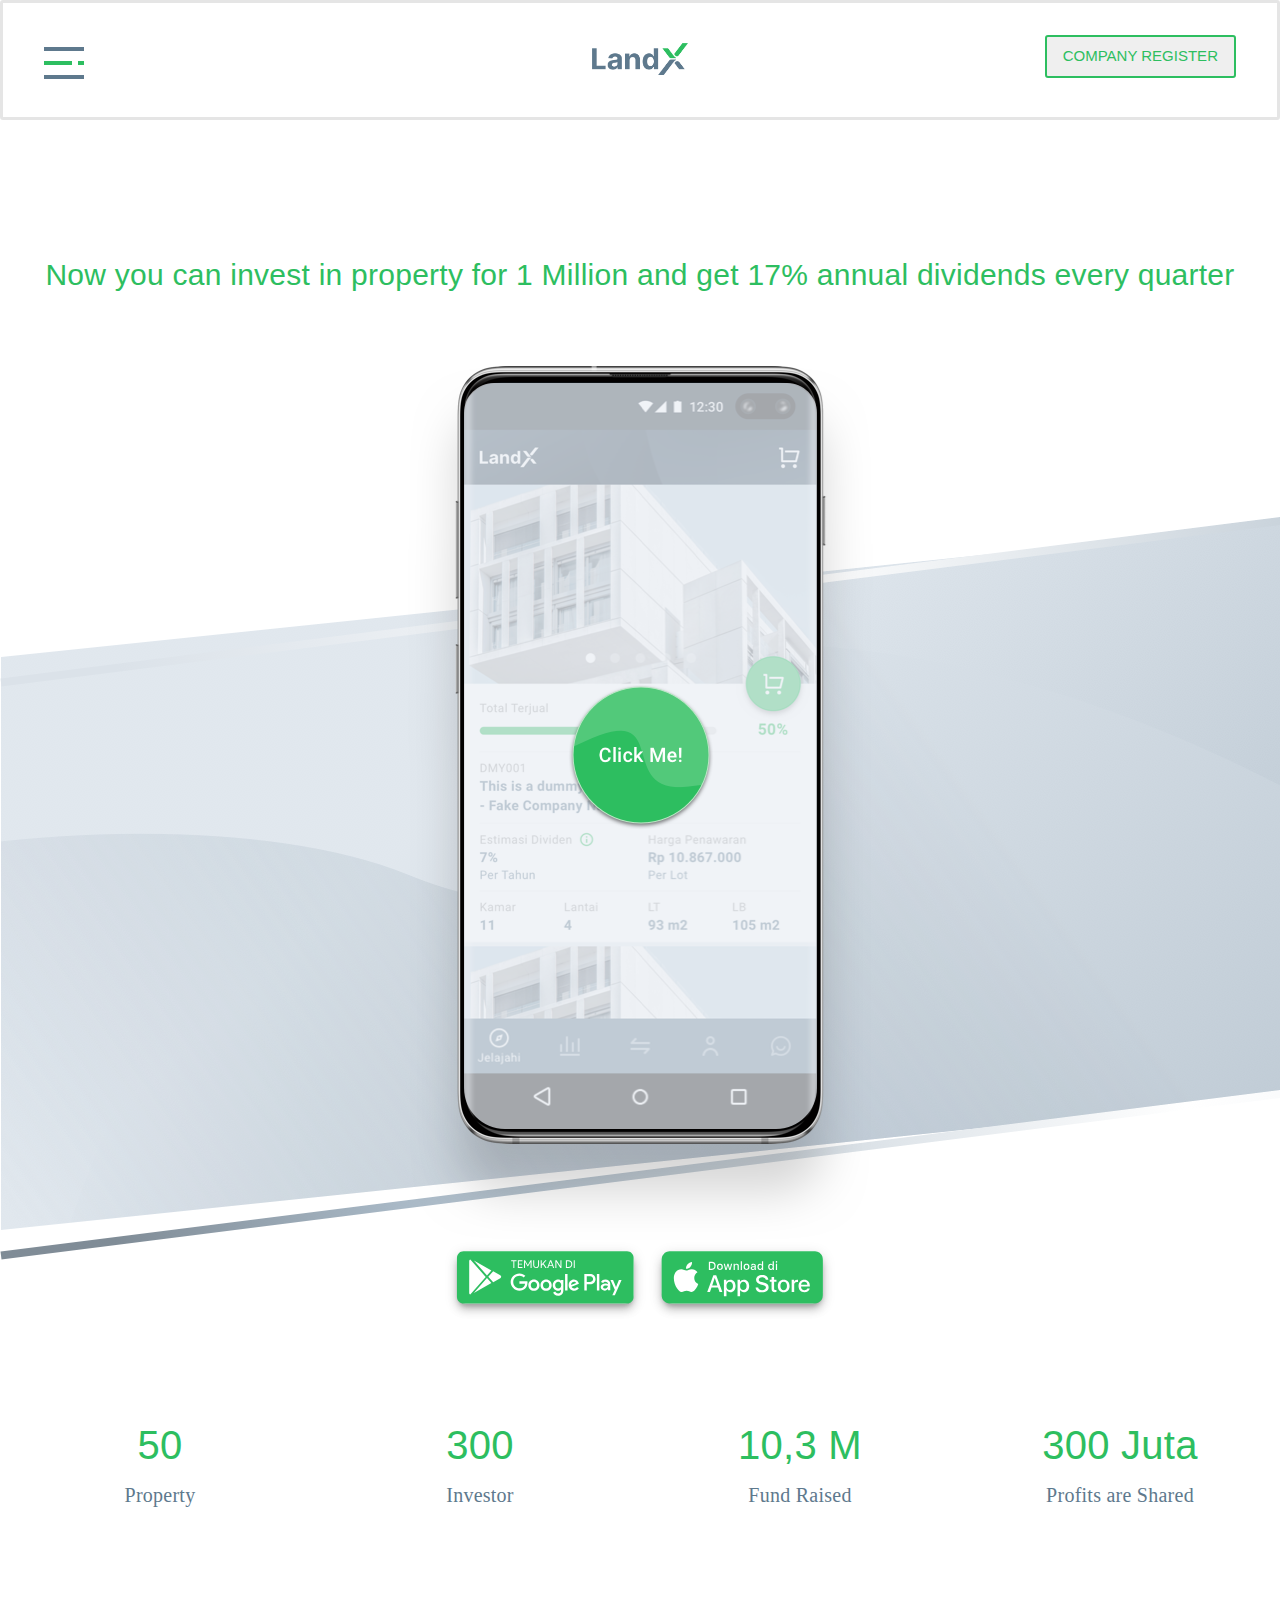
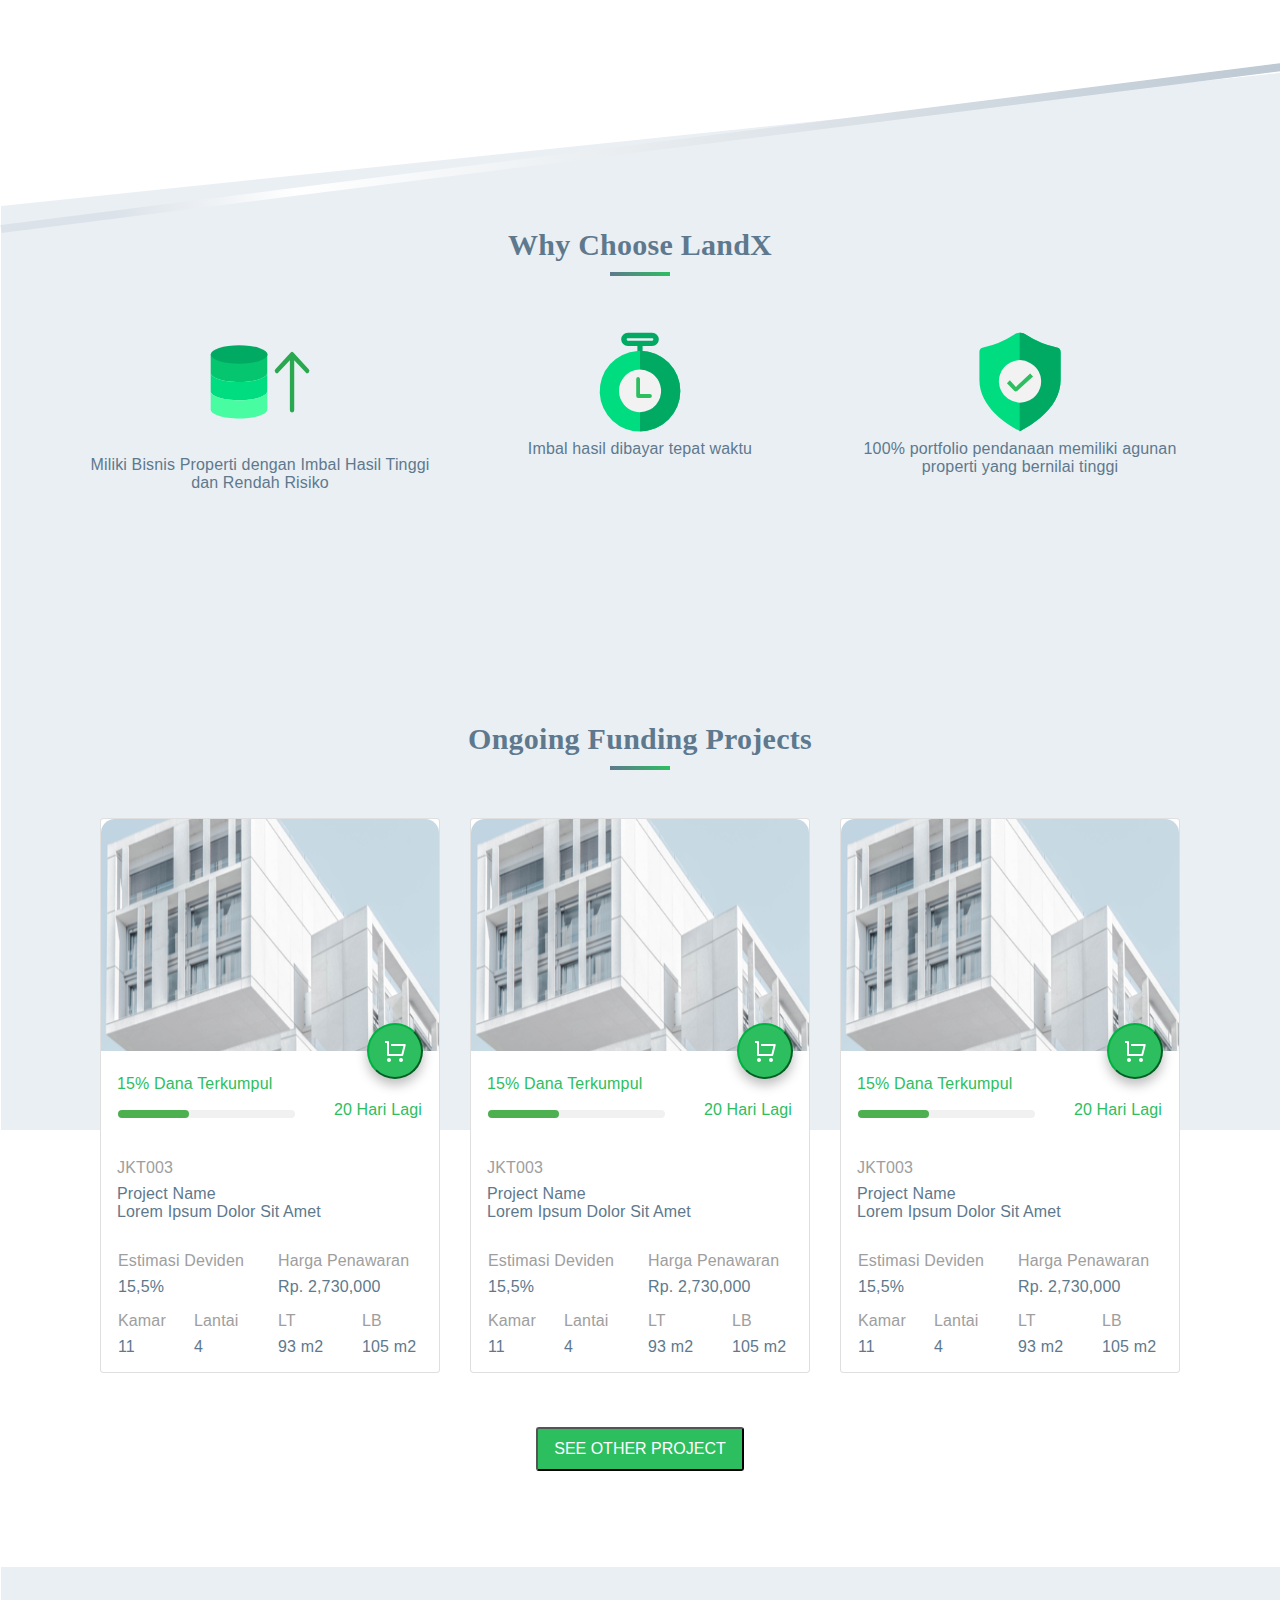
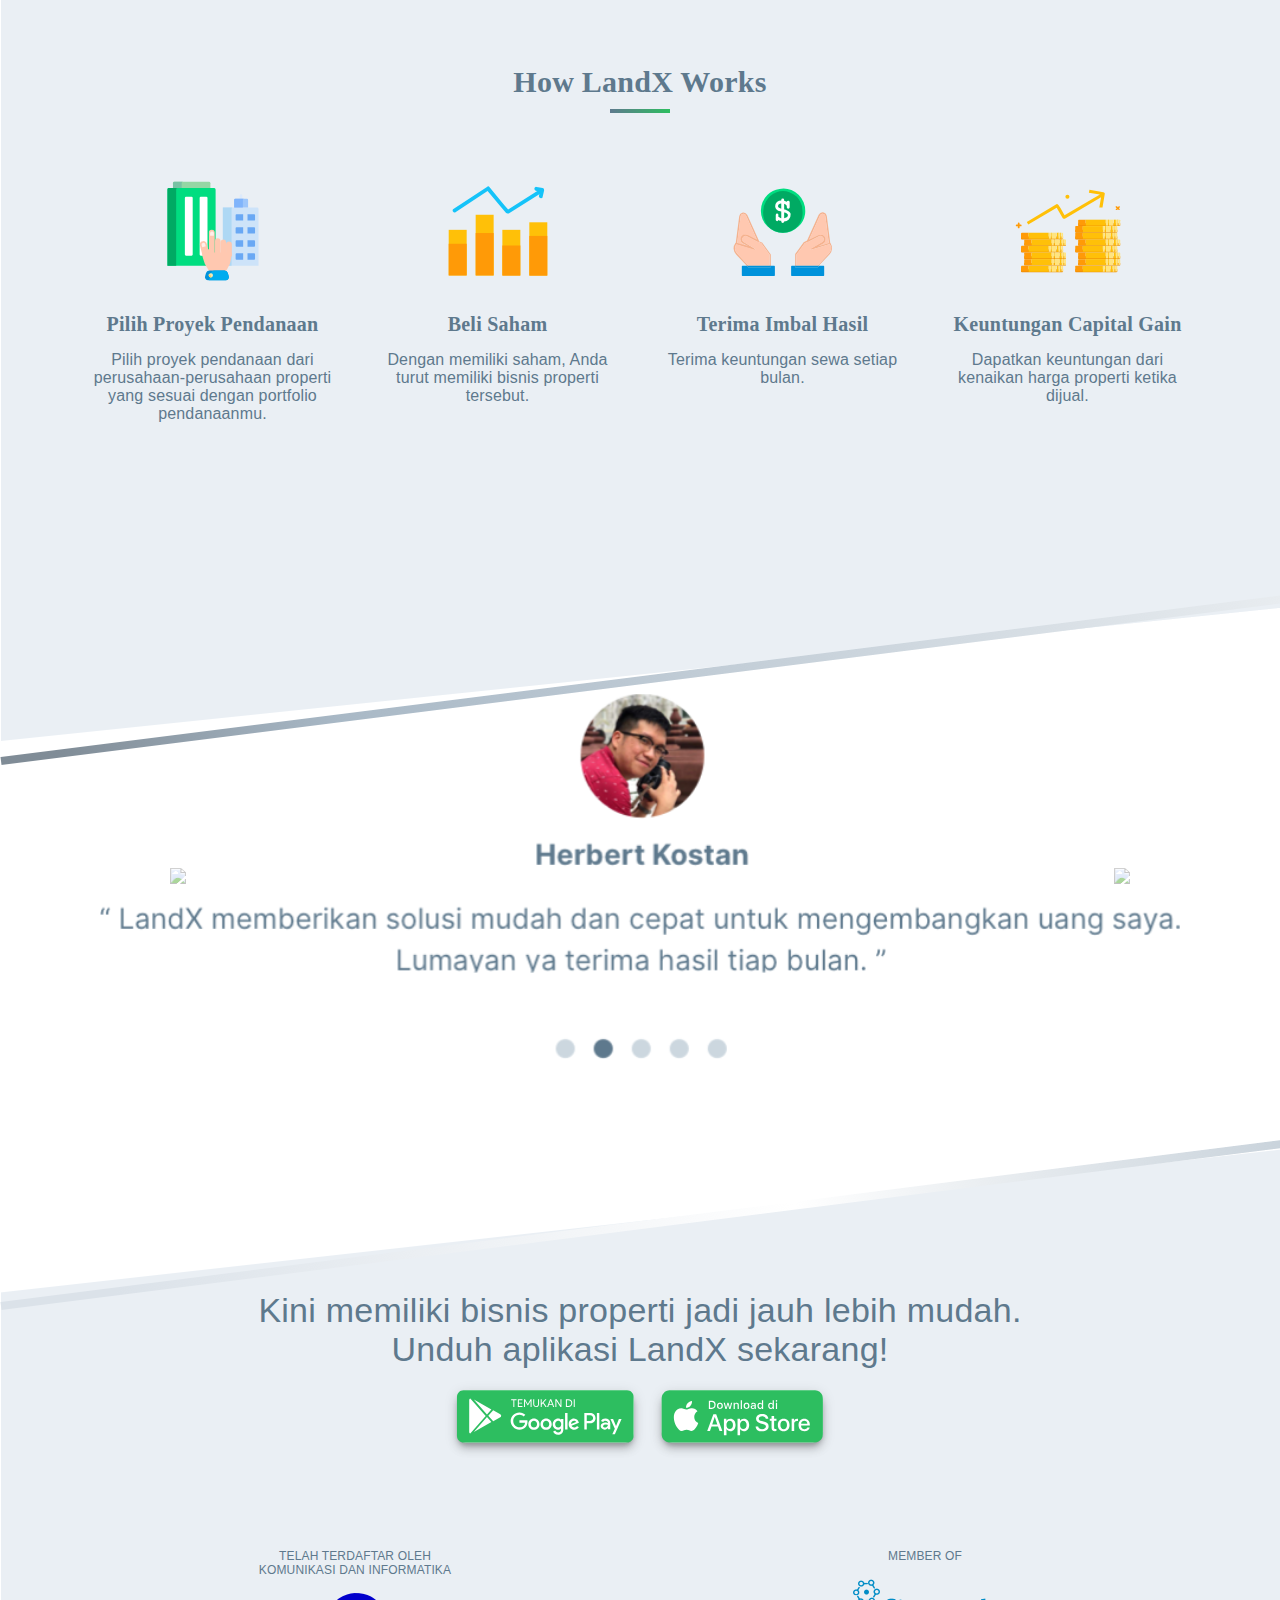
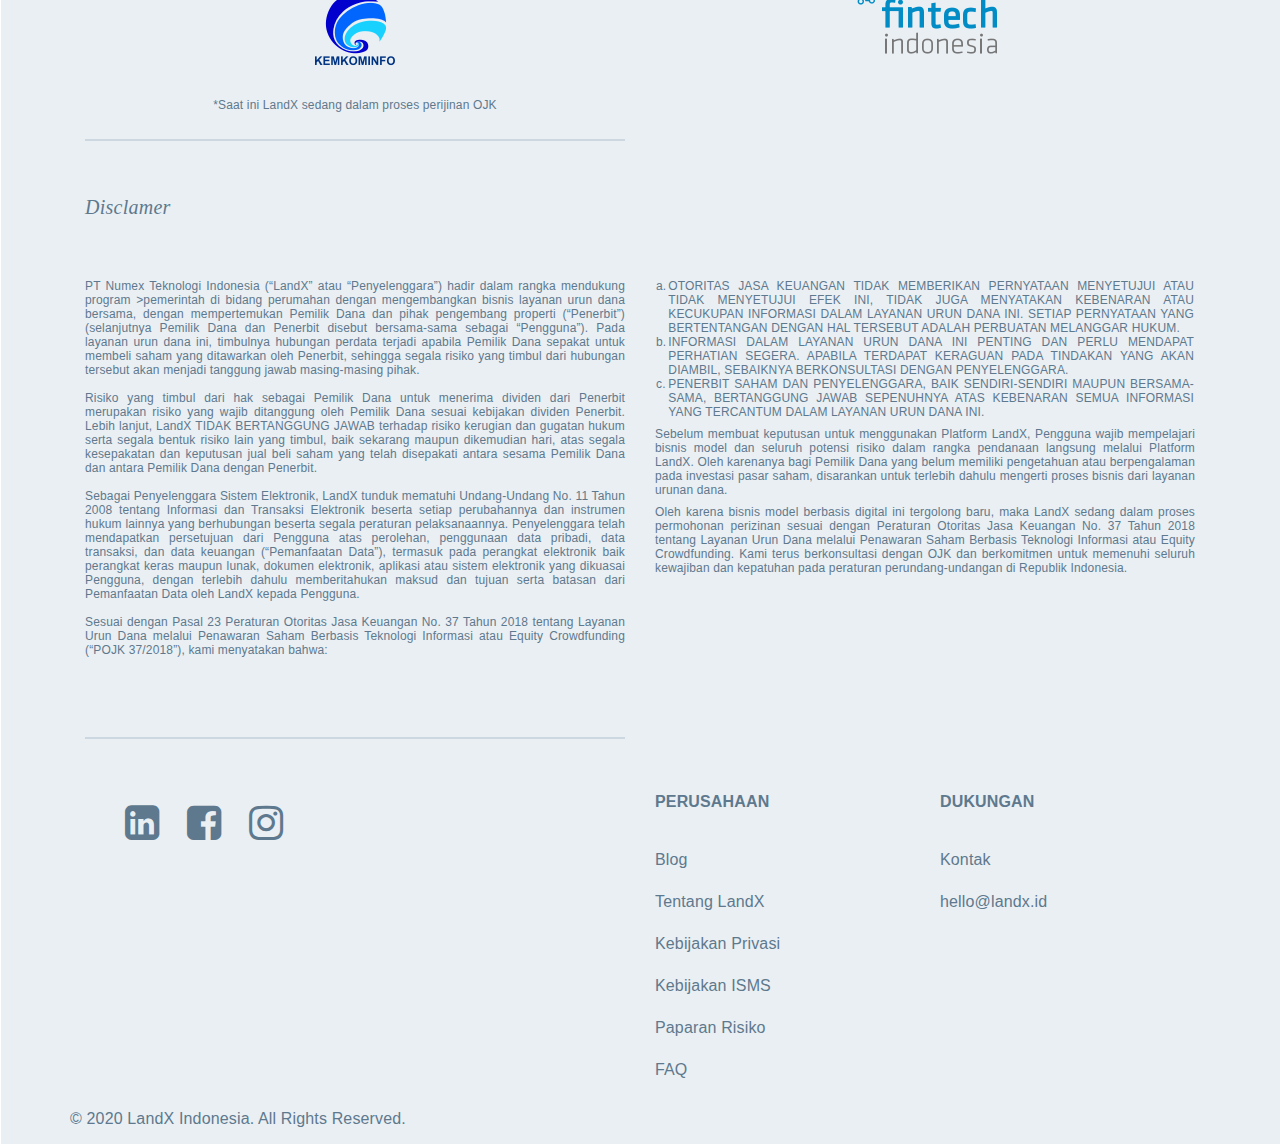
==== commit 89162b86: "updating" ====
--- a/index.html
+++ b/index.html
@@ -1,610 +1,607 @@
-<!doctype html>
+<!DOCTYPE html>
 <html lang="en">
-  <head>
+<head>
     <!-- Required meta tags -->
-    <meta charset="utf-8">
-    <meta name="viewport" content="width=device-width, initial-scale=1, shrink-to-fit=no">
+
+    <meta charset="UTF-8">
+    <meta name="viewport" content="width=device-width, initial-scale=1.0">
+    <title>LandX Website</title>
 
     <!-- Bootstrap CSS -->
+
     <link rel="stylesheet" href="https://stackpath.bootstrapcdn.com/bootstrap/4.4.1/css/bootstrap.min.css" integrity="sha384-Vkoo8x4CGsO3+Hhxv8T/Q5PaXtkKtu6ug5TOeNV6gBiFeWPGFN9MuhOf23Q9Ifjh" crossorigin="anonymous">
     <link rel="stylesheet" type="text/css" href="style.css">
     <link rel="stylesheet" href="https://cdnjs.cloudflare.com/ajax/libs/font-awesome/4.7.0/css/font-awesome.min.css">
     <link rel="stylesheet" href="https://www.w3schools.com/w3css/4/w3.css">
-
-    <title>LandX Website</title>
-  </head>
-
-  <body>
-
-    <!-- Navbar -->
+    <script src="https://code.jquery.com/jquery-3.5.1.slim.min.js" integrity="sha384-DfXdz2htPH0lsSSs5nCTpuj/zy4C+OGpamoFVy38MVBnE+IbbVYUew+OrCXaRkfj" crossorigin="anonymous"></script>
+    <script src="https://cdn.jsdelivr.net/npm/popper.js@1.16.0/dist/umd/popper.min.js" integrity="sha384-Q6E9RHvbIyZFJoft+2mJbHaEWldlvI9IOYy5n3zV9zzTtmI3UksdQRVvoxMfooAo" crossorigin="anonymous"></script>
+    <script src="https://stackpath.bootstrapcdn.com/bootstrap/4.5.0/js/bootstrap.min.js" integrity="sha384-OgVRvuATP1z7JjHLkuOU7Xw704+h835Lr+6QL9UvYjZE3Ipu6Tp75j7Bh/kR0JKI" crossorigin="anonymous"></script>
+
+</head>
+<body>
+    
+    <!-- Navigation bar -->
 
     <div class="container-fluid sticky-top" style="padding: 32px 24px;" id="navbar">
         <div class="row row-cols-3">
-          <div class="float-sm-left float-md-left" id="hamburgerMenu">
+            <div class="float-sm-left float-md-left" id="hamburgerMenu">
               <img src="img/hamburgerMenu.svg" alt="hamburgerMenu" >
             </div>
             <div class="col" style="text-align:center" class="img-fluid">
               <img src="img/LandX_Logo.png" alt="LandX Logo" id="logolandx">
             </div>
             <div class="col" style="text-align:right" id="companyregistration" class="img-fliuid">
-              <button id="lx_btn_outline">COMPANY REGISTER</button> 
-          </div>
-      </div>
-      </div>
-
-    <!-- Title H1 -->
-
-      <div class="container-fluid">
-        <div class="row row-cols">
-          <div class="col">
-            <h1 id="Now-you-can-invest-i" style="text-align: center;">Now you can invest in property for 1 Million and get 17%<br> annual 
-              dividends every quarter</h1><br></h1>
-          </div>
+              <button id="lx_btn_outline">COMPANY REGISTER</button>
+            </div> 
         </div>
-      </div>
-
-    <!-- Handphone Mockup -->
-
-    <div class="container-fluid" id="lx_hero1">
-      <div class="row">
-        <div class="col" style="text-align:center" class="img-fluid">
-          <img src="img/heroPhone2.png" alt="heroPhone" id="heroPhone" class="img-responsive">
-        <div class="col" style="padding-top: 32px;">
-            <img src="img/btn_googleplay.png" class="img-responsive">
-            <img src="img/btn_appstore.png" class="img-responsive">
-        <div class="col"></div>
-        <div class="col"></div>
-      </div>
     </div>
-  </div>
-
-    <!-- Total Investor -->
-
-      <div class="row row-cols-6" style="padding-top: 120px;">
-        <div class="col"></div>
-          <div class="col">
-            <h2 class="h3">50</h2>
-            <p class="p2">Property</p>
-          </div>
-          <div class="col">
-            <h2 class="h3">3000</h2>
-            <p class="p2">Investor</p>
-          </div>
-          <div class="col">
-            <h2 class="h3">10,3 M</h2>
-            <p class="p2">Fund Raised</p>
-          </div>
-          <div class="col">
-            <h2 class="h3">300 Juta</h2>
-            <p class="p2">Profits are Shared</p>
-          </div>
-          <div class="col"></div>
+
+    <!-- Hero bar -->
+    
+        <div class="container-fluid" id="lx_hero1">
+          
+            <!-- Headline & Mockup Phone -->
+
+            <div class="row heroPhone justify-content-center mx-auto" style="padding-top: 64px;">
+              <h1 id="Now-you-can-invest-i" style="text-align: center; padding-bottom: 64px;">Now you can invest in property for 1 Million and get 17% annual 
+                dividends every quarter</h1>
+                <img src="img/heroPhone.png" alt="heroPhone"/>
+            </div>
+
+            <!-- Google and App Store -->
+
+            <div class="row d-flex-inline justify-content-center storeContainer" style="padding-top: 0px;">
+                <img src="img/btn_googleplay.svg" alt="Play Store" style="height:80px;">
+                <img src="img/btn_appstore.svg" alt="App Store" style="height:80px;"> 
+            </div>
+
+            <!-- Investor Statistic -->
+            
+            <div class="row flex-sm-row my-5" style="padding-top: 48px;">
+                
+                <div class="col-6 col-sm-6 col-md-3 mb-3">
+                    <h2 class="h3">50</h2>
+                    <p class="p2">Property</p>
+                </div>
+
+                <div class="col-6 col-sm-6 col-md-3 mb-3">
+                    <h2 class="h3">300</h2>
+                    <p class="p2">Investor</p>
+                </div>
+
+                <div class="col-6 col-sm-6 col-md-3 mb-3">
+                    <h2 class="h3">10,3 M</h2>
+                    <p class="p2">Fund Raised</p>
+                </div>
+
+                <div class="col-6 col-sm-6 col-md-3 mb-3">
+                    <h2 class="h3">300 Juta</h2>
+                    <p class="p2">Profits are Shared</p>
+                </div>
+
+            </div>
         </div>
-      </div>
-    
-
-    <!-- Why Choose LandX -->
-
-    <div class="container-fluid" id="lx_hero2">
-      <div class="row">
-        <div class="col" style="text-align:center" class="img-fluid">
-          <div class="row" style="padding-top: 120px;">
-            <div class="col">
-              <h2 id="h2">Why Choose LandX</h2>
-              <img src="img/line_why.png" alt="line_why" position="center">
-            <div class="col"></div>
-        
-          <div class="row" style="padding-top: 48px;">
-            <div class="col"></div>
-            <div class="col-3" style="padding-top: 32px;">
-              <img src="img/icon/imbal_hasil_tinggi.png" alt="iconPlaceholder" class="mx-auto d-block">
-              <p class="p">Miliki Bisnis Properti dengan Imbal Hasil Tinggi dan Rendah Risiko</p>
-          </div>
-
-            <div class="col-3" style="padding-top: 32px;">
-              <img src="img/icon/tepat_waktu.png" alt="iconPlaceholder" class="mx-auto d-block">
-              <p class="p">Imbal hasil dibayar tepat waktu</p>
-            </div>
-
-            <div class="col-3" style="padding-top: 32px;">
-              <img src="img/icon/anggunan.png" alt="iconPlaceholder" class="mx-auto d-block">
-              <p class="p">100% portfolio pendanaan memiliki agunan properti yang bernilai tinggi</p>
-            </div>
-          <div class="col"></div>
-          </div>
-        </div> 
-      </div>
-
-
-    <!-- Ongoing Funding Project -->
-
-        <div class="row">
-            <div class="col-lg" style="text-align:center" class="img-fluid" id="lx_hero2">
-              <div class="row" style="padding-top: 56px;">
-              <div class="col">
-                  <h2 id="h2">Ongoing Funding Projects</h2>
-                  <img src="img/line_why.png" alt="line_why" position="center">
-              <div class="col">
-          </div>
-
-
-      <!--Project Card View-->
-    
-      <div class="container" style="padding-top: 48px;">
-        <div class="row flex-sm-column flex-md-column flex-lg-row">
-
-          <!-- Card 1-->
-
-          <div class="col-12 col-sm col-md col-lg-4 mx-auto d-block">
-            <div class="card" style="width: auto">
-                <img src="img/imgPlaceholder.png" class="card-img-top" alt="imgPlaceholder" style="height: 240px; padding-bottom:8px; border-radius: 14px 14px 0px 0px">
-                
-            <div class="card-body" style="padding:16px 16px 0px; height: 100%; border-radius: 14px">
-
-              <button class="button_lx-fab">
-                <img src="img/icon_cart.svg">
-              </button>
-
+    </div>
+
+    <!-- WHY CHOOSE LANDX & ONGOING FUNDING PROJECTS SECTION -->   
+
+    <div id="lx_why">
+        <div class="container-fluid" id="lx_hero2">
+
+            <!-- Why Choose LandX -->
+            <div class="row" style="padding-top: 204px;">
+                <div class="col">
+                    <h2 id="h2">Why Choose LandX</h2>
+                    <img src="img/line_why.png" alt="line_why" position="center" class="mx-auto d-block">
+                </div>
+            </div>
+            
+            <div class="container">
+                <div class="row flex-column flex-sm-column flex-md-row flex-lg-row mb-5" style="padding-top: 48px;">
+    
+                    <div class="col-12 col-sm-12 col-md-4 col-lg-4 mx-auto d-block">
+                        <img src="img/icon/imbal_hasil_tinggi.svg" alt="iconPlaceholder" class="icon mx-auto d-block" style="height: 116px; margin-bottom: 16px;">
+                        <p class="p">Miliki Bisnis Properti dengan Imbal Hasil Tinggi dan Rendah Risiko</p>
+                    </div>
+    
+                    <div class="col-12 col-sm-12 col-md-4 col-lg-4 mx-auto d-block">
+                        <img src="img/icon/tepat_waktu.svg" alt="iconPlaceholder" class="icon mx-auto d-block" style="height: 116px; margin-bottom;: 16px">
+                        <p class="p">Imbal hasil dibayar tepat waktu</p>
+                    </div>
+    
+                    <div class="col-12 col-sm-12 col-md-4 col-lg-4 mx-auto d-block">
+                        <img src="img/icon/anggunan.svg" alt="iconPlaceholder" class="icon mx-auto d-block" style="height: 116px; margin-bottom;: 16px">
+                        <p class="p">100% portfolio pendanaan memiliki agunan properti yang bernilai tinggi</p>
+                    </div>
+        
+                </div>
+
+                <div class="row" style="padding-top: 160px;">
+                    <div class="col">
+                        <h2 id="h2">Ongoing Funding Projects</h2>
+                        <img src="img/line_why.png" alt="line_why" position="center" class="mx-auto d-block">
+                    </div>
+                </div>
+            
+                <div class="container" style="padding-top: 48px;">
+                    <div class="row flex-sm-column flex-md-column flex-lg-row">
+            
+                <!-- Card 1-->
+            
+                    <div class="col-12 col-sm col-md col-lg-4 mx-auto d-block">
+                        <div class="card" style="width: auto">
+                            <img src="img/imgPlaceholder.png" class="card-img-top" alt="imgPlaceholder" style="height: 240px; padding-bottom:8px; border-radius: 14px 14px 0px 0px">
+                            
+                    <div class="card-body" style="padding:16px 16px 0px; height: 100%; border-radius: 14px">
+            
+                        <button class="button_lx-fab">
+                            <img src="img/icon_cart.svg">
+                        </button>
+            
+                    <p class="p10">15% Dana Terkumpul</p>
+            
+                    <div class="row" style="padding: 0px 16px 16px">
+                        <div class="col-sm-7" style="padding:0; margin: auto">
+                            <div class="w3-light-grey w3-round-xlarge">
+                                <div class="w3-container w3-green w3-round-xlarge" style="height:8px;width:40%"></div>
+                                </div>
+                            </div>
+                                <div class="col-sm-5" style="padding:0; margin: auto">
+                                    <p class="p10" style="text-align:right">20 Hari Lagi</p>
+                                </div>
+                            </div>
+            
+                            <div class="row" id="lx-divider">
+                                <div class="col"></div>
+                            </div>
+            
+                            <div class="row">
+                                <div class="col-sm">
+                                    <p class="p11">JKT003</p>
+                                    <p class="p12">Project Name <br>Lorem Ipsum Dolor Sit Amet<p>
+                                </div>
+                            </div>
+            
+                            <div class="row" id="lx-divider">
+                                <div class="col"></div>
+                            </div>
+            
+                            <div class="row">
+                                <div class="col-sm-6" style="padding: 0px 8px 0px 16px">
+                                    <p class="p11">Estimasi Deviden</p>
+                                    <p class="p12">15,5%</p>
+                                </div>
+                                <div class="col-sm-6" style="padding: 0px 16px 0px 8px">
+                                    <p class="p11">Harga Penawaran</p>
+                                    <p class="p12">Rp. 2,730,000</p>
+                                </div>
+                            </div>
+            
+                            <div class="row" style="padding-bottom: 16px;">
+                                <div class="col-sm-3" style="padding: 0px 8px 0px 16px">
+                                    <p class="p11">Kamar</p>
+                                    <p class="p12">11</p>
+                                </div>
+                                <div class="col-sm-3" style="padding: 0px 8px">
+                                    <p class="p11">Lantai</p>
+                                    <p class="p12">4</p>
+                                </div>
+                                <div class="col-sm-3" style="padding: 0px 8px">
+                                    <p class="p11">LT</p>
+                                    <p class="p12">93 m2</p>
+                                </div>
+                                <div class="col-sm-3" style="padding: 0px 16px 0px 8px">
+                                    <p class="p11">LB</p>
+                                    <p class="p12">105 m2</p>
+                                </div>
+                            </div>          
+                        </div>
+                    </div>
+                </div>
+
+                <!-- Card 2-->
+            
+                <div class="col-12 col-sm col-md col-lg-4 mx-auto d-block">
+                    <div class="card" style="width: auto">
+                        <img src="img/imgPlaceholder.png" class="card-img-top" alt="imgPlaceholder" style="height: 240px; padding-bottom:8px; border-radius: 14px 14px 0px 0px">
+                        
+                <div class="card-body" style="padding:16px 16px 0px; height: 100%; border-radius: 14px">
+        
+                    <button class="button_lx-fab">
+                        <img src="img/icon_cart.svg">
+                    </button>
+        
                 <p class="p10">15% Dana Terkumpul</p>
-
+        
                 <div class="row" style="padding: 0px 16px 16px">
                     <div class="col-sm-7" style="padding:0; margin: auto">
                         <div class="w3-light-grey w3-round-xlarge">
-                          <div class="w3-container w3-green w3-round-xlarge" style="height:8px;width:40%"></div>
-                        </div>
-                    </div>
-                    <div class="col-sm-5" style="padding:0; margin: auto">
-                        <p class="p10" style="text-align:right">20 Hari Lagi</p>
-                    </div>
-                </div>
-
-                <div class="row" id="lx-divider">
-                    <div class="col"></div>
-                </div>
-
+                            <div class="w3-container w3-green w3-round-xlarge" style="height:8px;width:40%"></div>
+                            </div>
+                        </div>
+                            <div class="col-sm-5" style="padding:0; margin: auto">
+                                <p class="p10" style="text-align:right">20 Hari Lagi</p>
+                            </div>
+                        </div>
+        
+                        <div class="row" id="lx-divider">
+                            <div class="col"></div>
+                        </div>
+        
+                        <div class="row">
+                            <div class="col-sm">
+                                <p class="p11">JKT003</p>
+                                <p class="p12">Project Name <br>Lorem Ipsum Dolor Sit Amet<p>
+                            </div>
+                        </div>
+        
+                        <div class="row" id="lx-divider">
+                            <div class="col"></div>
+                        </div>
+        
+                        <div class="row">
+                            <div class="col-sm-6" style="padding: 0px 8px 0px 16px">
+                                <p class="p11">Estimasi Deviden</p>
+                                <p class="p12">15,5%</p>
+                            </div>
+                            <div class="col-sm-6" style="padding: 0px 16px 0px 8px">
+                                <p class="p11">Harga Penawaran</p>
+                                <p class="p12">Rp. 2,730,000</p>
+                            </div>
+                        </div>
+        
+                        <div class="row" style="padding-bottom: 16px;">
+                            <div class="col-sm-3" style="padding: 0px 8px 0px 16px">
+                                <p class="p11">Kamar</p>
+                                <p class="p12">11</p>
+                            </div>
+                            <div class="col-sm-3" style="padding: 0px 8px">
+                                <p class="p11">Lantai</p>
+                                <p class="p12">4</p>
+                            </div>
+                            <div class="col-sm-3" style="padding: 0px 8px">
+                                <p class="p11">LT</p>
+                                <p class="p12">93 m2</p>
+                            </div>
+                            <div class="col-sm-3" style="padding: 0px 16px 0px 8px">
+                                <p class="p11">LB</p>
+                                <p class="p12">105 m2</p>
+                            </div>
+                        </div>          
+                    </div>
+                </div>
+            </div>
+
+            <!-- Card 1-->
+            
+            <div class="col-12 col-sm col-md col-lg-4 mx-auto d-block">
+                <div class="card" style="width: auto">
+                    <img src="img/imgPlaceholder.png" class="card-img-top" alt="imgPlaceholder" style="height: 240px; padding-bottom:8px; border-radius: 14px 14px 0px 0px">
+                    
+            <div class="card-body" style="padding:16px 16px 0px; height: 100%; border-radius: 14px">
+    
+                <button class="button_lx-fab">
+                    <img src="img/icon_cart.svg">
+                </button>
+    
+            <p class="p10">15% Dana Terkumpul</p>
+    
+            <div class="row" style="padding: 0px 16px 16px">
+                <div class="col-sm-7" style="padding:0; margin: auto">
+                    <div class="w3-light-grey w3-round-xlarge">
+                        <div class="w3-container w3-green w3-round-xlarge" style="height:8px;width:40%"></div>
+                        </div>
+                    </div>
+                        <div class="col-sm-5" style="padding:0; margin: auto">
+                            <p class="p10" style="text-align:right">20 Hari Lagi</p>
+                        </div>
+                    </div>
+    
+                    <div class="row" id="lx-divider">
+                        <div class="col"></div>
+                    </div>
+    
+                    <div class="row">
+                        <div class="col-sm">
+                            <p class="p11">JKT003</p>
+                            <p class="p12">Project Name <br>Lorem Ipsum Dolor Sit Amet<p>
+                        </div>
+                    </div>
+    
+                    <div class="row" id="lx-divider">
+                        <div class="col"></div>
+                    </div>
+    
+                    <div class="row">
+                        <div class="col-sm-6" style="padding: 0px 8px 0px 16px">
+                            <p class="p11">Estimasi Deviden</p>
+                            <p class="p12">15,5%</p>
+                        </div>
+                        <div class="col-sm-6" style="padding: 0px 16px 0px 8px">
+                            <p class="p11">Harga Penawaran</p>
+                            <p class="p12">Rp. 2,730,000</p>
+                        </div>
+                    </div>
+    
+                    <div class="row" style="padding-bottom: 16px;">
+                        <div class="col-sm-3" style="padding: 0px 8px 0px 16px">
+                            <p class="p11">Kamar</p>
+                            <p class="p12">11</p>
+                        </div>
+                        <div class="col-sm-3" style="padding: 0px 8px">
+                            <p class="p11">Lantai</p>
+                            <p class="p12">4</p>
+                        </div>
+                        <div class="col-sm-3" style="padding: 0px 8px">
+                            <p class="p11">LT</p>
+                            <p class="p12">93 m2</p>
+                        </div>
+                        <div class="col-sm-3" style="padding: 0px 16px 0px 8px">
+                            <p class="p11">LB</p>
+                            <p class="p12">105 m2</p>
+                        </div>
+                    </div>          
+                </div>
+            </div>
+        </div>
+        </div>   
+        </div>
+
+            <!-- CTA See project-->
+
+            <div class="row" style="padding-top: 54px; position: relative; margin-bottom: 96px;">
+                    <div class="col" style="text-align:center" class="img-fliuid">
+                        <button id="lx_btn_fill">SEE OTHER PROJECT</button>
+                    </div> 
+                </div>
+            </div>
+        </div>
+    </div>
+
+    <!-- How LandX works -->
+
+    <div class="lx_bg" id="lx_hero3">
+
+        <div class="container">
+            <div class="row" style="padding-top: 16px;">
+                <div class="col">
+                    <h2 id="h2">How LandX Works</h2>
+                    <img src="img/line_why.png" alt="line_why" position="center" class="mx-auto d-block">
+                </div>
+            </div>
+    
+        <!-- The Benefits -->
+    
+            <div class="row" style="padding-top: 60px;" > 
+                
+                <div class="col-sm col-md-6 col-lg-3">
+                    <img src="img/icon/pilih_proyek.svg" alt="icon_benefit" class="icon mx-auto d-block" style="height: 116px;">
+                    <p class="p1">Pilih Proyek Pendanaan</p>
+                    <p class="p">Pilih proyek pendanaan dari perusahaan-perusahaan properti yang sesuai dengan portfolio pendanaanmu.</br></p>
+                </div>
+    
+                <div class="col-sm col-md-6 col-lg-3">
+                    <img src="img/icon/beli_saham.svg" alt="icon_benefit" class="icon mx-auto d-block" style="height: 116px;">
+                    <p class="p1">Beli Saham</p>
+                    <p class="p">Dengan memiliki saham, Anda turut memiliki bisnis properti tersebut.</p>
+                </div>
+    
+                <div class="col-sm col-md-6 col-lg-3">
+                    <img src="img/icon/imbal_hasil.svg" alt="icon_benefit" class="icon mx-auto d-block" style="height: 116px;">
+                    <p class="p1">Terima Imbal Hasil</p>
+                    <p class="p">Terima keuntungan sewa setiap bulan.</br></p>
+                </div>
+    
+                <div class="col-sm col-md-6 col-lg-3">
+                    <img src="img/icon/capital_gain.svg" alt="icon_benefit" class="icon mx-auto d-block" style="height: 116px;">
+                    <p class="p1">Keuntungan Capital Gain</p>
+                    <p class="p">Dapatkan keuntungan dari kenaikan harga properti ketika dijual.</p>
+                </div>
+    
+            </div>
+        
+        <!-- Carousel Testimoni -->
+        
+            <div class="container" style="padding-top: 256px;">
                 <div class="row">
-                    <div class="col-sm">
-                        <p class="p11">JKT003</p>
-                        <p class="p12">Project Name <br>Lorem Ipsum Dolor Sit Amet<p>
-                    </div>
-                </div>
-
-                <div class="row" id="lx-divider">
-                    <div class="col"></div>
-                </div>
-
-                <div class="row">
-                    <div class="col-sm-6" style="padding: 0px 8px 0px 16px">
-                        <p class="p11">Estimasi Deviden</p>
-                        <p class="p12">15,5%</p>
-                    </div>
-                    <div class="col-sm-6" style="padding: 0px 16px 0px 8px">
-                        <p class="p11">Harga Penawaran</p>
-                        <p class="p12">Rp. 2,730,000</p>
-                    </div>
-                </div>
-
-                <div class="row" style="padding-bottom: 16px;">
-                    <div class="col-sm-3" style="padding: 0px 8px 0px 16px">
-                        <p class="p11">Kamar</p>
-                        <p class="p12">11</p>
-                    </div>
-                    <div class="col-sm-3" style="padding: 0px 8px">
-                        <p class="p11">Lantai</p>
-                        <p class="p12">4</p>
-                    </div>
-                    <div class="col-sm-3" style="padding: 0px 8px">
-                        <p class="p11">LT</p>
-                        <p class="p12">93 m2</p>
-                    </div>
-                    <div class="col-sm-3" style="padding: 0px 16px 0px 8px">
-                        <p class="p11">LB</p>
-                        <p class="p12">105 m2</p>
-                    </div>
-                  </div>          
-                </div>
-              </div>
-            </div>
-
-          <!-- Card 2-->
-
-          <div class="col-12 col-sm col-md col-lg-4 mx-auto d-block">
-              <div class="card" style="width: auto">
-                  <img src="img/imgPlaceholder.png" class="card-img-top" alt="imgPlaceholder" style="height: 240px; padding-bottom:8px; border-radius: 14px 14px 0px 0px">
-                  
-              <div class="card-body" style="padding:16px 16px 0px; height: 100%; border-radius: 14px">
-
-                <button class="button_lx-fab">
-                  <img src="img/icon_cart.svg">
-                </button>
-
-                  <p class="p10">15% Dana Terkumpul</p>
-
-                  <div class="row" style="padding: 0px 16px 16px">
-                      <div class="col-sm-7" style="padding:0; margin: auto">
-                        <div class="w3-light-grey w3-round-xlarge">
-                          <div class="w3-container w3-green w3-round-xlarge" style="height:8px;width:40%"></div>
-                        </div>
-                      </div>
-                      <div class="col-sm-5" style="padding:0; margin: auto">
-                          <p class="p10" style="text-align:right">20 Hari Lagi</p>
-                      </div>
-                  </div>
-
-                  <div class="row" id="lx-divider">
-                      <div class="col"></div>
-                  </div>
-
-                  <div class="row">
-                    <div class="col-sm">
-                        <p class="p11">JKT003</p>
-                        <p class="p12">Project Name <br>Lorem Ipsum Dolor Sit Amet<p>
-                    </div>
-                </div>
-
-                <div class="row" id="lx-divider">
-                    <div class="col"></div>
-                </div>
-
-                <div class="row">
-                    <div class="col-sm-6" style="padding: 0px 8px 0px 16px">
-                        <p class="p11">Estimasi Deviden</p>
-                        <p class="p12">15,5%</p>
-                    </div>
-                    <div class="col-sm-6" style="padding: 0px 16px 0px 8px">
-                        <p class="p11">Harga Penawaran</p>
-                        <p class="p12">Rp. 2,730,000</p>
-                    </div>
-                </div>
-
-                <div class="row" style="padding-bottom: 16px;">
-                    <div class="col-sm-3" style="padding: 0px 8px 0px 16px">
-                        <p class="p11">Kamar</p>
-                        <p class="p12">11</p>
-                    </div>
-                    <div class="col-sm-3" style="padding: 0px 8px">
-                        <p class="p11">Lantai</p>
-                        <p class="p12">4</p>
-                    </div>
-                    <div class="col-sm-3" style="padding: 0px 8px">
-                        <p class="p11">LT</p>
-                        <p class="p12">93 m2</p>
-                    </div>
-                    <div class="col-sm-3" style="padding: 0px 16px 0px 8px">
-                        <p class="p11">LB</p>
-                        <p class="p12">105 m2</p>
-                    </div>
-                </div>         
-              </div>
-              </div>
-          </div>
-
-        <!-- Card 3-->
-
-        <div class="col-12 col-sm col-md col-lg-4 mx-auto d-block">
-            <div class="card" style="width: auto">
-                <img src="img/imgPlaceholder.png" class="card-img-top" alt="imgPlaceholder" style="height: 240px; padding-bottom:8px; border-radius: 14px 14px 0px 0px">
+                    <div class="col-lg">
+                        <div id="carouselExampleControls" class="carousel slide" data-ride="carousel" id="carousel"></div>
+                            <div class="carousel-inner">
+                                <div class="carousel-item active">
+                                    <img src="img/carousel1.png" class="d-block w-100" alt="carousel1" id="carousel">
+                                </div>
+                                <div class="carousel-item">
+                                    <img src="img/carousel2.png" class="d-block w-100" alt="carousel1" id="carousel">
+                                </div>
+                                <div class="carousel-item">
+                                    <img src="img/carousel3.png" class="d-block w-100" alt="carousel1" id="carousel">
+                                </div>
+                            </div>
+                            <a class="carousel-control-prev" href="#carouselExampleControls" role="button" data-slide="prev">
+                                <span class="carousel-control-prev-icon" aria-hidden="true"></span>
+                                <img src="img/atom/prev_icon.png" id="prev_icon">
+                                <span class="sr-only">Previous</span>
+                            </a>
+                            <a class="carousel-control-next" href="#carouselExampleControls" role="button" data-slide="next">
+                                <span class="carousel-control-next-icon" aria-hidden="true"></span>
+                                <img src="img/atom/next_icon.png" id="next_icon">
+                                <span class="sr-only">Next</span>
+                            </a>
+                        </div>
+                    </div>
+                </div>   
+            </div>
+    
+        <!-- Footer Bar -->
+    
+        <div class="container-fluid" id="lx_footer" style="padding-top: 126px">
+            <div class="row">
+    
+        <!-- CTA Button -->
+            
+                <div class="col-sm" style="text-align: center;" class="img-fluid">
+                    <h1 class="cta" style="text-align: center;">Kini memiliki bisnis properti jadi jauh lebih mudah.<br> Unduh aplikasi LandX sekarang!</h1>
+    
+                    <div class="row d-flex-inline justify-content-center storeContainer pb-5" style="padding-bottom:56px">
+                        <div class="row d-flex-inline justify-content-center storeContainer pb-5" style="padding-top: 0px;">
+                            <img src="img/btn_googleplay.svg" alt="Play Store" style="height:80px;">
+                            <img src="img/btn_appstore.svg" alt="App Store" style="height:80px;"> 
+                        </div>
+                    </div>
+    
+        <!-- Member of Organization -->
+    
+            <div class="container" style="padding-top: 0px;">
+                    <div class="row">
+                    <div class="col" style="text-align: center;" style="padding-top: 96px;">
+                        <p class="p4">TELAH TERDAFTAR OLEH<br>KOMUNIKASI DAN INFORMATIKA</p>  
+                        <img src="img/logo_kemkominfo.png" class="logo_kemkominfo">
+                        <p class="p4" style="padding-top: 32px;">*Saat ini LandX sedang dalam proses perijinan OJK</p>
+                    </div>
+                <div class="col" style="text-align: center;">
+                        <p class="p4">MEMBER OF</p>
+                        <img src="img/Fintech Logo.png" class="fintech_indo">
+                        <p class="p3" style="padding-top: 32px;"></p>
+                    </div>
+                </div>
+    
+        <!-- Disclamer -->
+    
+            <div class="containter-fluid">
+                <div class="row mb-5">
+                    <div class="col-12 col-sm-12 col-md-12 col-lg-6" style="padding-top: 0px;" style="text-align: center;">
+                        <img src="img/line_footer.png" class="line_footer">
+                    </div>
+                </div>
+                <div class="row mb-5">
+                    <div class="col">
+                        <p class="p2-1" style="text-align: left;"><i>Disclamer</i></p>
+                    </div>
+                </div>
+                <div class="row mb-5">
+                    <div class="col-12 col-sm-12 col-md-12 col-lg-6 mt-2col">
+                    <p class="p4" style="text-align: justify;">
+                        PT Numex Teknologi Indonesia (“LandX” atau “Penyelenggara”) hadir dalam rangka mendukung program
+                        >pemerintah di bidang perumahan dengan mengembangkan bisnis layanan urun dana bersama, dengan
+                        mempertemukan Pemilik Dana dan pihak pengembang properti (“Penerbit”) (selanjutnya Pemilik Dana 
+                        dan Penerbit disebut bersama-sama sebagai “Pengguna”). Pada layanan urun dana ini, 
+                        timbulnya hubungan perdata terjadi apabila Pemilik Dana sepakat untuk membeli saham yang ditawarkan 
+                        oleh Penerbit, sehingga segala risiko yang timbul dari hubungan tersebut akan menjadi tanggung jawab 
+                        masing-masing pihak.</br>
+    
+                        
+                        <br>Risiko yang timbul dari hak sebagai Pemilik Dana untuk menerima dividen dari Penerbit 
+                        merupakan risiko yang wajib ditanggung oleh Pemilik Dana sesuai kebijakan dividen Penerbit. Lebih lanjut, 
+                        LandX TIDAK BERTANGGUNG JAWAB terhadap risiko kerugian dan gugatan hukum serta segala bentuk risiko lain yang timbul, 
+                        baik sekarang maupun dikemudian hari, atas segala kesepakatan dan keputusan jual beli saham yang telah disepakati 
+                        antara sesama Pemilik Dana dan antara Pemilik Dana dengan Penerbit.</br>
+                        
+                        <br>
+                        Sebagai Penyelenggara Sistem Elektronik, LandX tunduk mematuhi Undang-Undang No. 11 Tahun 2008 
+                        tentang Informasi dan Transaksi Elektronik beserta setiap perubahannya dan instrumen hukum lainnya 
+                        yang berhubungan beserta segala peraturan pelaksanaannya. Penyelenggara telah mendapatkan persetujuan 
+                        dari Pengguna atas perolehan, penggunaan data pribadi, data transaksi, dan data keuangan (“Pemanfaatan Data”), 
+                        termasuk pada perangkat elektronik baik perangkat keras maupun lunak, dokumen elektronik, aplikasi atau sistem 
+                        elektronik yang dikuasai Pengguna, dengan terlebih dahulu memberitahukan maksud dan tujuan serta batasan dari 
+                        Pemanfaatan Data oleh LandX kepada Pengguna. </br>
+                        
+                        <br>
+                        Sesuai dengan Pasal 23 Peraturan Otoritas Jasa Keuangan No. 37 Tahun 2018 
+                        tentang Layanan Urun Dana melalui Penawaran Saham Berbasis Teknologi Informasi 
+                        atau Equity Crowdfunding (“POJK 37/2018”), kami menyatakan bahwa: <br>
+                    </p>
+                    </div>
+                <div class="col-12 col-sm-12 col-md-12 col-lg-6 mt-5col" style="text-align: right;" class="">
+                    <table>
+                        <tr>
+                        <td class="p6" style="vertical-align: text-top;">a.</td>
+                        <td class="p6" style="text-align: justify;">OTORITAS JASA KEUANGAN TIDAK MEMBERIKAN PERNYATAAN MENYETUJUI ATAU TIDAK MENYETUJUI
+                            EFEK INI, TIDAK JUGA MENYATAKAN KEBENARAN ATAU KECUKUPAN INFORMASI DALAM LAYANAN URUN
+                            DANA INI. SETIAP PERNYATAAN YANG BERTENTANGAN DENGAN HAL TERSEBUT ADALAH PERBUATAN MELANGGAR HUKUM.</td>
+                        </tr>
+                        <tr>
+                        <td class="p6" style="vertical-align: text-top;">b.</td>
+                        <td class="p6" style="text-align: justify;">INFORMASI DALAM LAYANAN URUN DANA INI PENTING DAN PERLU MENDAPAT PERHATIAN SEGERA. 
+                            APABILA TERDAPAT KERAGUAN PADA TINDAKAN YANG AKAN DIAMBIL, SEBAIKNYA BERKONSULTASI 
+                            DENGAN PENYELENGGARA.</td>
+                        </tr>
+                        <tr>
+                        <td class="p6" style="vertical-align: text-top;">c.</td>
+                        <td class="p6" style="text-align: justify;">PENERBIT SAHAM DAN PENYELENGGARA, BAIK SENDIRI-SENDIRI MAUPUN BERSAMA-SAMA, 
+                            BERTANGGUNG JAWAB SEPENUHNYA ATAS KEBENARAN SEMUA INFORMASI YANG TERCANTUM DALAM 
+                            LAYANAN URUN DANA INI.</td>
+                        </tr>
+                    </table>
                 
-            <div class="card-body" style="padding:16px 16px 0px; height: 100%; border-radius: 14px">
-
-              <button class="button_lx-fab">
-                <img src="img/icon_cart.svg">
-              </button>
-
-                <p class="p10">15% Dana Terkumpul</p>
-
-                <div class="row" style="padding: 0px 16px 16px">
-                    <div class="col-sm-7" style="padding:0; margin: auto">
-                      <div class="w3-light-grey w3-round-xlarge">
-                        <div class="w3-container w3-green w3-round-xlarge" style="height:8px;width:40%"></div>
-                      </div>
-                    </div>
-                    <div class="col-sm-5" style="padding:0; margin: auto">
-                        <p class="p10" style="text-align:right">20 Hari Lagi</p>
-                    </div>
-                </div>
-
-                <div class="row" id="lx-divider">
-                    <div class="col"></div>
-                </div>
-
-                <div class="row">
-                  <div class="col-sm">
-                      <p class="p11">JKT003</p>
-                      <p class="p12">Project Name <br>Lorem Ipsum Dolor Sit Amet<p>
-                  </div>
-              </div>
-
-              <div class="row" id="lx-divider">
-                  <div class="col"></div>
-              </div>
-
-              <div class="row">
-                  <div class="col-sm-6" style="padding: 0px 8px 0px 16px">
-                      <p class="p11">Estimasi Deviden</p>
-                      <p class="p12">15,5%</p>
-                  </div>
-                  <div class="col-sm-6" style="padding: 0px 16px 0px 8px">
-                      <p class="p11">Harga Penawaran</p>
-                      <p class="p12">Rp. 2,730,000</p>
-                  </div>
-              </div>
-
-              <div class="row" style="padding-bottom: 16px;">
-                  <div class="col-sm-3" style="padding: 0px 8px 0px 16px">
-                      <p class="p11">Kamar</p>
-                      <p class="p12">11</p>
-                  </div>
-                  <div class="col-sm-3" style="padding: 0px 8px">
-                      <p class="p11">Lantai</p>
-                      <p class="p12">4</p>
-                  </div>
-                  <div class="col-sm-3" style="padding: 0px 8px">
-                      <p class="p11">LT</p>
-                      <p class="p12">93 m2</p>
-                  </div>
-                  <div class="col-sm-3" style="padding: 0px 16px 0px 8px">
-                      <p class="p11">LB</p>
-                      <p class="p12">105 m2</p>
-                  </div>
-                </div>           
-              </div>
-            </div>
-          </div>
+                        <p class="p7" style="text-align: justify;">
+                            Sebelum membuat keputusan untuk menggunakan Platform LandX, Pengguna wajib mempelajari 
+                            bisnis model dan seluruh potensi risiko dalam rangka pendanaan langsung melalui Platform LandX. 
+                            Oleh karenanya bagi Pemilik Dana yang belum memiliki pengetahuan atau berpengalaman pada investasi 
+                            pasar saham, disarankan untuk terlebih dahulu mengerti proses bisnis dari layanan urunan dana.
+                        </p>
+    
+                        <p class="p7" style="text-align: justify;">
+                            Oleh karena bisnis model berbasis digital ini tergolong baru, maka LandX sedang dalam proses permohonan 
+                            perizinan sesuai dengan Peraturan Otoritas Jasa Keuangan No. 37 Tahun 2018 tentang Layanan Urun Dana melalui 
+                            Penawaran Saham Berbasis Teknologi Informasi atau Equity Crowdfunding. Kami terus berkonsultasi dengan OJK 
+                            dan berkomitmen untuk memenuhi seluruh kewajiban dan kepatuhan pada peraturan perundang-undangan di Republik Indonesia.
+                        </p>
+                    </div>
+                </div>
+            </div>
+    
+        <!-- Menu and Social Media List -->   
+        
+            <div class="row flex-sm-column flex-md-row flex-lg-row">
+                <div class="col-sm-12 col-md-6 col-lg-6 mb-5" style="padding-top: 8px;" style="text-align: center;">   
+                    <img src="img/line_footer.png" class="line_footer">
+                </div>
+            </div>
+    
+            <div class="row flex-sm-column flex-md-row flex-lg-row">
+                <div class="col-sm-12 col-md-6 col-lg-6 mb-0" style="text-align: left;">
+                    <div class="social-media"></div>
+                        <ul class="">
+                            <li class="li"><a href="https://www.linkedin.com/company/landx-id/" target="landx"></a><i class="fa fa-linkedin-square" aria-hidden="true"></i></li>
+                            <li class="li"><a href="https://www.facebook.com/landx.id/" target="landx"></a><i class="fa fa-facebook-square" aria-hidden="true"></i></li>
+                            <li class="li"><a href="https://www.instagram.com/landx.id/" target="landx"></a><i class="fa fa-instagram" aria-hidden="true"></i>
+                        </ul>
+                    </div>
+                <div class="col-sm-12 col-md-3 mb-3">
+                    <ul class="list-group">
+                        <li class="p8" style="text-align: left;"><b>PERUSAHAAN</b></li>
+                        <li class="p9" style="text-align: left;">Blog</li>
+                        <li class="p9" style="text-align: left;"><a href="https://aanragilj.github.io/landx_landing/about_landx.html" target="landx"></a>Tentang LandX</li>
+                        <li class="p9" style="text-align: left;">Kebijakan Privasi</li>
+                        <li class="p9" style="text-align: left;">Kebijakan ISMS</li>
+                        <li class="p9" style="text-align: left;">Paparan Risiko</li>
+                        <li class="p9" style="text-align: left; margin-bottom: 16px;">FAQ</li>
+                    </ul>
+                </div>
+                <div class="col-sm-12 col-md-3 mb-3">
+                    <ul class="list-group">
+                        <li class="p8" style="text-align: left;"><b>DUKUNGAN</b></li>
+                        <li class="p9" style="text-align: left;">Kontak</li>
+                        <li class="p9" style="text-align: left;">hello@landx.id</li>
+                    </ul>
+                </div>
+             </div>
+             <div class="row" style="padding-left: 0px;">
+                <div class="col-lg-12" style="text-align: left;"></div>
+                    <p class="p9" style="padding-top: 0px; margin-bottom: 16px;">© 2020 LandX Indonesia. All Rights Reserved.</p>
+                </div>
+            </div>
+            </div>
         </div>
-      </div>
-
-
-
-
-    <!-- How LandX Works -->
-
-      <div class="container-fluid" id="lx_hero3" style="padding-top: 96px;" class="img-responsive">
-      <div class="row">
-        <div class="col" style="text-align: center;" class="img-fluid" >
-          
-          <div class="row">
-            <div class="col">
-              <h2 id="h2">How LandX Works</h2>
-              <img src="img/line_why.png" alt="line_why" position="center">
-            <div class="col">      
-          </div>
-        </div>
-      </div>
-
-      <div class="row row-cols-6" style="padding-top: 72px">
-        <div class="col"></div>
-          <div class="col">
-              <img src="img/icon/pilih_proyek.png" alt="circle" id="circle1" style="text-align: center;">
-              <p class="p1">Pilih Proyek Pendanaan</p>
-              <p class="p">Pilih proyek pendanaan dari<br> perusahaan-perusahaan</br>properti yang sesuai dengan<br>portfolio pendanaanmu.</br></p>
-          </div>
-          <div class="col">
-              <img src="img/icon/beli_saham.png" alt="circle" id="circle1" style="text-align: center;">
-              <p class="p1">Beli Saham</p>
-              <p class="p">Dengan memiliki saham, Anda turut memiliki bisnis properti tersebut.</p>
-          </div>
-          <div class="col">
-              <img src="img/icon/imbal_hasil.png" alt="circle" id="circle1" style="text-align: center;">
-              <p class="p1">Terima Imbal Hasil</p>
-              <p class="p">Terima keuntungan sewa<br> setiap bulan.</br></p>
-          </div>
-          <div class="col">
-              <img src="img/icon/capital_gain.png" alt="circle" id="circle1" style="text-align: center;">
-              <p class="p1">Keuntungan Capital Gain</p>
-              <p class="p">Dapatkan keuntungan dari<br> kenaikan harga properti</br> ketika dijual.</p>
-          </div>
-          <div class="col"></div>
-      </div>
-
-          <!-- Carousel -->
-      
-          <div class="container" style="padding-top: 96px;">
-            <div class="row">
-              <div class="col-lg">
-                <div id="carouselExampleControls" class="carousel slide" data-ride="carousel" id="carousel">
-                  <div class="carousel-inner">
-                    <div class="carousel-item active">
-                      <img src="img/carousel1.png" class="d-block w-100" alt="carousel1" id="carousel">
-                    </div>
-                    <div class="carousel-item">
-                      <img src="img/carousel2.png" class="d-block w-100" alt="carousel1" id="carousel">
-                    </div>
-                    <div class="carousel-item">
-                      <img src="img/carousel3.png" class="d-block w-100" alt="carousel1" id="carousel">
-                    </div>
-                  </div>
-                  <a class="carousel-control-prev" href="#carouselExampleControls" role="button" data-slide="prev">
-                    <span class="carousel-control-prev-icon" aria-hidden="true"></span>
-                    <img src="img/atom/prev_icon.png" id="prev_icon">
-                    <span class="sr-only">Previous</span>
-                  </a>
-                  <a class="carousel-control-next" href="#carouselExampleControls" role="button" data-slide="next">
-                    <span class="carousel-control-next-icon" aria-hidden="true"></span>
-                    <img src="img/atom/next_icon.png" id="next_icon">
-                    <span class="sr-only">Next</span>
-                  </a>
-                </div>
-              </div>
-            </div>
-            </div>
-          </div>
-        </div>
-      </div>
+
     </div>
-  </div>
-
-
-    <!-- Footer -->
-
-    <div class="container-fluid" id="lx_footer" style="padding-top: 126px">
-       <div class="row">
-    
-    <!-- CTA -->
-      
-        <div class="col-sm" style="text-align: center;" class="img-fluid">
-          <h1 class="cta" style="text-align: center;">Kini memiliki bisnis properti jadi jauh lebih mudah.<br> Unduh aplikasi LandX sekarang!</h1><br></h1>
-            <div class="row" style="padding-bottom:56px">
-              <div class="col-sm-6">
-                <img src="img/btn_googleplay.png" alt="Play Store" style="float:right; height:80px">
-              </div>
-              <div class="col-sm-6">
-              <img src="img/btn_appstore.png" alt="App Store" style="float:left; height:80px">
-              </div>
-            </div>
-          </div>
-        </div>
-
-    <!-- Member -->
-      
-        <div class="container" style="padding-top: 56px;">
-          <div class="row row-cols-2"></div>
-            <div class="row">
-            <div class="col" style="text-align: center;" style="padding-top: 96px;">
-              <p class="p4">TELAH TERDAFTAR OLEH<br>KOMUNIKASI DAN INFORMATIKA</p>  
-              <img src="img/logo_kemkominfo.png" class="logo_kemkominfo">
-              <p class="p4" style="padding-top: 32px;">*Saat ini LandX sedang dalam proses perijinan OJK</p>
-            </div>
-            <div class="col" style="text-align: center;">
-              <p class="p4">MEMBER OF</p>
-              <img src="img/Fintech Logo.png" class="fintech_indo">
-              <p class="p3" style="padding-top: 32px;"></p>
-            </div>
-          </div>
-        
-    <!-- Disclamer -->
-
-        <div class="containter-fluid">
-              <div class="row">
-                <div class="col" style="padding-top: 32px;" style="text-align: center;">
-                  <img src="img/line_footer.png" class="line_footer">
-                </div>
-              </div>
-          <div class="row">
-            <div class="col">
-              <p class="p2-1" style="text-align: left;"><i>Disclamer</i></p>
-            </div>
-          </div>
-          <div class="row">
-            <div class="col">
-            <p class="p4" style="text-align: justify;">
-              PT Numex Teknologi Indonesia (“LandX” atau “Penyelenggara”) hadir dalam rangka mendukung program
-              >pemerintah di bidang perumahan dengan mengembangkan bisnis layanan urun dana bersama, dengan
-              mempertemukan Pemilik Dana dan pihak pengembang properti (“Penerbit”) (selanjutnya Pemilik Dana 
-              dan Penerbit disebut bersama-sama sebagai “Pengguna”). Pada layanan urun dana ini, 
-              timbulnya hubungan perdata terjadi apabila Pemilik Dana sepakat untuk membeli saham yang ditawarkan 
-              oleh Penerbit, sehingga segala risiko yang timbul dari hubungan tersebut akan menjadi tanggung jawab 
-              masing-masing pihak.</br>
-
-              
-              <br>Risiko yang timbul dari hak sebagai Pemilik Dana untuk menerima dividen dari Penerbit 
-              merupakan risiko yang wajib ditanggung oleh Pemilik Dana sesuai kebijakan dividen Penerbit. Lebih lanjut, 
-              LandX TIDAK BERTANGGUNG JAWAB terhadap risiko kerugian dan gugatan hukum serta segala bentuk risiko lain yang timbul, 
-              baik sekarang maupun dikemudian hari, atas segala kesepakatan dan keputusan jual beli saham yang telah disepakati 
-              antara sesama Pemilik Dana dan antara Pemilik Dana dengan Penerbit.</br>
-              
-              <br>
-              Sebagai Penyelenggara Sistem Elektronik, LandX tunduk mematuhi Undang-Undang No. 11 Tahun 2008 
-              tentang Informasi dan Transaksi Elektronik beserta setiap perubahannya dan instrumen hukum lainnya 
-              yang berhubungan beserta segala peraturan pelaksanaannya. Penyelenggara telah mendapatkan persetujuan 
-              dari Pengguna atas perolehan, penggunaan data pribadi, data transaksi, dan data keuangan (“Pemanfaatan Data”), 
-              termasuk pada perangkat elektronik baik perangkat keras maupun lunak, dokumen elektronik, aplikasi atau sistem 
-              elektronik yang dikuasai Pengguna, dengan terlebih dahulu memberitahukan maksud dan tujuan serta batasan dari 
-              Pemanfaatan Data oleh LandX kepada Pengguna. </br>
-              
-              <br>
-              Sesuai dengan Pasal 23 Peraturan Otoritas Jasa Keuangan No. 37 Tahun 2018 
-              tentang Layanan Urun Dana melalui Penawaran Saham Berbasis Teknologi Informasi 
-              atau Equity Crowdfunding (“POJK 37/2018”), kami menyatakan bahwa: <br>
-            </p>
-          </div>
-          <div class="col" style="text-align: right;" class="">
-            <table>
-              <tr>
-                <td class="p6" style="vertical-align: text-top;">a.</td>
-                <td class="p6" style="text-align: justify;">OTORITAS JASA KEUANGAN TIDAK MEMBERIKAN PERNYATAAN MENYETUJUI ATAU TIDAK MENYETUJUI
-                  EFEK INI, TIDAK JUGA MENYATAKAN KEBENARAN ATAU KECUKUPAN INFORMASI DALAM LAYANAN URUN
-                  DANA INI. SETIAP PERNYATAAN YANG BERTENTANGAN DENGAN HAL TERSEBUT ADALAH PERBUATAN MELANGGAR HUKUM.</td>
-              </tr>
-              <tr>
-                <td class="p6" style="vertical-align: text-top;">b.</td>
-                <td class="p6" style="text-align: justify;">INFORMASI DALAM LAYANAN URUN DANA INI PENTING DAN PERLU MENDAPAT PERHATIAN SEGERA. 
-                  APABILA TERDAPAT KERAGUAN PADA TINDAKAN YANG AKAN DIAMBIL, SEBAIKNYA BERKONSULTASI 
-                  DENGAN PENYELENGGARA.</td>
-              </tr>
-              <tr>
-                <td class="p6" style="vertical-align: text-top;">c.</td>
-                <td class="p6" style="text-align: justify;">PENERBIT SAHAM DAN PENYELENGGARA, BAIK SENDIRI-SENDIRI MAUPUN BERSAMA-SAMA, 
-                  BERTANGGUNG JAWAB SEPENUHNYA ATAS KEBENARAN SEMUA INFORMASI YANG TERCANTUM DALAM 
-                  LAYANAN URUN DANA INI.</td>
-              </tr>
-            </table>
-            
-            <p class="p7" style="text-align: justify;">
-              Sebelum membuat keputusan untuk menggunakan Platform LandX, Pengguna wajib mempelajari 
-              bisnis model dan seluruh potensi risiko dalam rangka pendanaan langsung melalui Platform LandX. 
-              Oleh karenanya bagi Pemilik Dana yang belum memiliki pengetahuan atau berpengalaman pada investasi 
-              pasar saham, disarankan untuk terlebih dahulu mengerti proses bisnis dari layanan urunan dana.
-            </p>
-
-            <p class="p7" style="text-align: justify;">
-              Oleh karena bisnis model berbasis digital ini tergolong baru, maka LandX sedang dalam proses permohonan 
-              perizinan sesuai dengan Peraturan Otoritas Jasa Keuangan No. 37 Tahun 2018 tentang Layanan Urun Dana melalui 
-              Penawaran Saham Berbasis Teknologi Informasi atau Equity Crowdfunding. Kami terus berkonsultasi dengan OJK 
-              dan berkomitmen untuk memenuhi seluruh kewajiban dan kepatuhan pada peraturan perundang-undangan di Republik Indonesia.
-            </p>
-          </div>
-        </div>
-      </div>
-
-    <!-- Menu and Social Media List -->
-
-        <div class="row">
-          <div class="col-lg" style="padding-top: 32px;" style="text-align: center;">
-            <img src="img/line_footer.png" class="line_footer">
-          </div>
-        </div>
-
-        <div class="row">
-          <div class="col-6" style="text-align: left;">
-            <div class="media"></div>
-            <ul style="margin: 0px 0px; padding: 0px 0px;">
-              <li class="li"><a href="https://www.linkedin.com/company/landx-id/" target="landx"></a><i class="fa fa-linkedin-square" aria-hidden="true"></i></li>
-              <li class="li"><a href="https://www.facebook.com/landx.id/" target="landx"></a><i class="fa fa-facebook-square" aria-hidden="true"></i></li>
-              <li class="li"><a href="https://www.instagram.com/landx.id/" target="landx"></a><i class="fa fa-instagram" aria-hidden="true"></i>
-            </ul>
-            <div class="row" style="padding-left: 11px;">
-              <p class="p9" style="padding-top: 240px; padding-bottom: 8px;">© 2020 LandX Indonesia. All Rights Reserved.</p>
-            </div>
-          </div>
-        <div class="col-3">
-          <img class="col">
-          <p class="p8" style="text-align: left;"><b>PEMBAHASAN</b></p>
-          <p class="p9" style="text-align: left;">Blog</p>
-          <p class="p9" style="text-align: left;"><a href="https://aanragilj.github.io/landx_landing/about_landx.html" target="landx"></a>Tentang LandX</p>
-          <p class="p9" style="text-align: left;">Kebijakan Privasi</p>
-          <p class="p9" style="text-align: left;">Kebijakan ISMS</p>
-          <p class="p9" style="text-align: left;">Paparan Risiko</p>
-          <p class="p9" style="text-align: left;" style="padding-bottom: 8px;">FAQ</p>
-       </div>
-       <div class="col-3">
-        <img class="col">
-        <p class="p8" style="text-align: left;"><b>DUKUNGAN</b></p>
-        <p class="p9" style="text-align: left;">Kontak</p>
-        <p class="p9" style="text-align: left;">hello@landx.id</p>
-       </div>
-       </div>
-     </div>
-    </div>
-  </div>
+
+    
+    
 </div>
-</div>
-
-
-    <!-- Optional JavaScript -->
-    <!-- jQuery first, then Popper.js, then Bootstrap JS -->
-    <script src="https://code.jquery.com/jquery-3.4.1.slim.min.js" integrity="sha384-J6qa4849blE2+poT4WnyKhv5vZF5SrPo0iEjwBvKU7imGFAV0wwj1yYfoRSJoZ+n" crossorigin="anonymous"></script>
-    <script src="https://cdn.jsdelivr.net/npm/popper.js@1.16.0/dist/umd/popper.min.js" integrity="sha384-Q6E9RHvbIyZFJoft+2mJbHaEWldlvI9IOYy5n3zV9zzTtmI3UksdQRVvoxMfooAo" crossorigin="anonymous"></script>
-    <script src="https://stackpath.bootstrapcdn.com/bootstrap/4.4.1/js/bootstrap.min.js" integrity="sha384-wfSDF2E50Y2D1uUdj0O3uMBJnjuUD4Ih7YwaYd1iqfktj0Uod8GCExl3Og8ifwB6" crossorigin="anonymous"></script>
-  </body>
+
+    
+    
+
+</body>
 </html>--- a/style.css
+++ b/style.css
@@ -36,6 +36,16 @@
     color: #2DBE60;
 }
 
+#lx_btn_fill {
+    background-size: 54px;
+    background-color: #2DBE60;
+    border-radius: 3px;
+    padding: 8px 16px;
+    font-family: 'Inter', sans-serif;
+    color: #ffffff;
+    font-size: 16px;
+}
+
 #companyregistration {
     background-color: #ffffff;
     color: #2DBE60;
@@ -44,7 +54,7 @@
 
 #Now-you-can-invest-i {
     font-family: 'Inter', sans-serif;
-    font-size: 34px;
+    font-size: 30px;
     font-weight: normal;
     font-stretch: normal;
     font-style: normal;
@@ -88,6 +98,7 @@
 #lx_hero1 {
     background-image: url(img/heroBackground.png);
     background-repeat: no-repeat;
+    background-attachment: relative;
     padding-top: 0px;
     width: auto;
     height: auto;
@@ -96,7 +107,7 @@
 #lx_hero2 {
     background-image: url(img/heroMiddle.png);
     background-repeat: no-repeat;
-    padding-top: 120px;
+    padding-top: 32px;
     width: auto;
     height: auto;
 }
@@ -112,7 +123,7 @@
 #lx_footer {
     background-image: url(img/footerBackground1.png);
     background-repeat: no-repeat;
-    padding-top: 0 0 0 s96px;
+    padding-top: 0 0 0 96px;
     width: auto;
     height: auto;
 }
@@ -163,7 +174,7 @@
 
 .p {
     font-family: 'Inter-Regular', sans-serif;
-    font-size: 18px;
+    font-size: 16px;
     font-weight: 500;
     font-stretch: normal;
     font-style: normal;
@@ -210,7 +221,7 @@
     line-height: normal;
     letter-spacing: 0.25px;
     text-align: center;
-    padding-top: 8px;
+    padding-top: 0px;
 }   
 
 .p3 {
@@ -268,7 +279,7 @@
     letter-spacing: 0.15px;
     text-align: left;
     color: #5e798d;
-    padding-top: 8px; 
+    padding-top: 0px; 
     padding-bottom: 0px; 
     margin: 0px;
 }
@@ -354,7 +365,7 @@
 .p12 {
     font-family: 'Inter-Bold', sans-serif;
     text-align: left;
-    font-size: 20px;
+    font-size: 16px;
     font-weight: 500;
     font-stretch: normal;
     font-style: bold;
@@ -421,7 +432,7 @@
 }
 
 #line_footer {
-    width: 100%;
+    width: auto;
     height: 2px;
 }
 
@@ -449,6 +460,7 @@
     font-size: 40px;
     display: inline-block;
     color: #5e798d;
+    padding-left: 0;
 }
 
 .li:hover {
@@ -477,6 +489,24 @@
   } 
 
   #unduh {
-      size: 40px;
-      background-image: url(img/unduh_app.png);
+      size: 30px;
+  }
+
+  #see_project {
+    background-color: #ffffff;
+    color: #2DBE60;
+    padding-right: 32px;
+  }
+
+  #lx_line_footer {
+    background-image: url(img/line_footer.png);
+    background-repeat: no-repeat;
+    background-attachment: relative;
+    padding-top: 0px;
+    width: auto;
+    height: auto;
+  }
+
+  .list-group {
+      list-style-type: none;
   }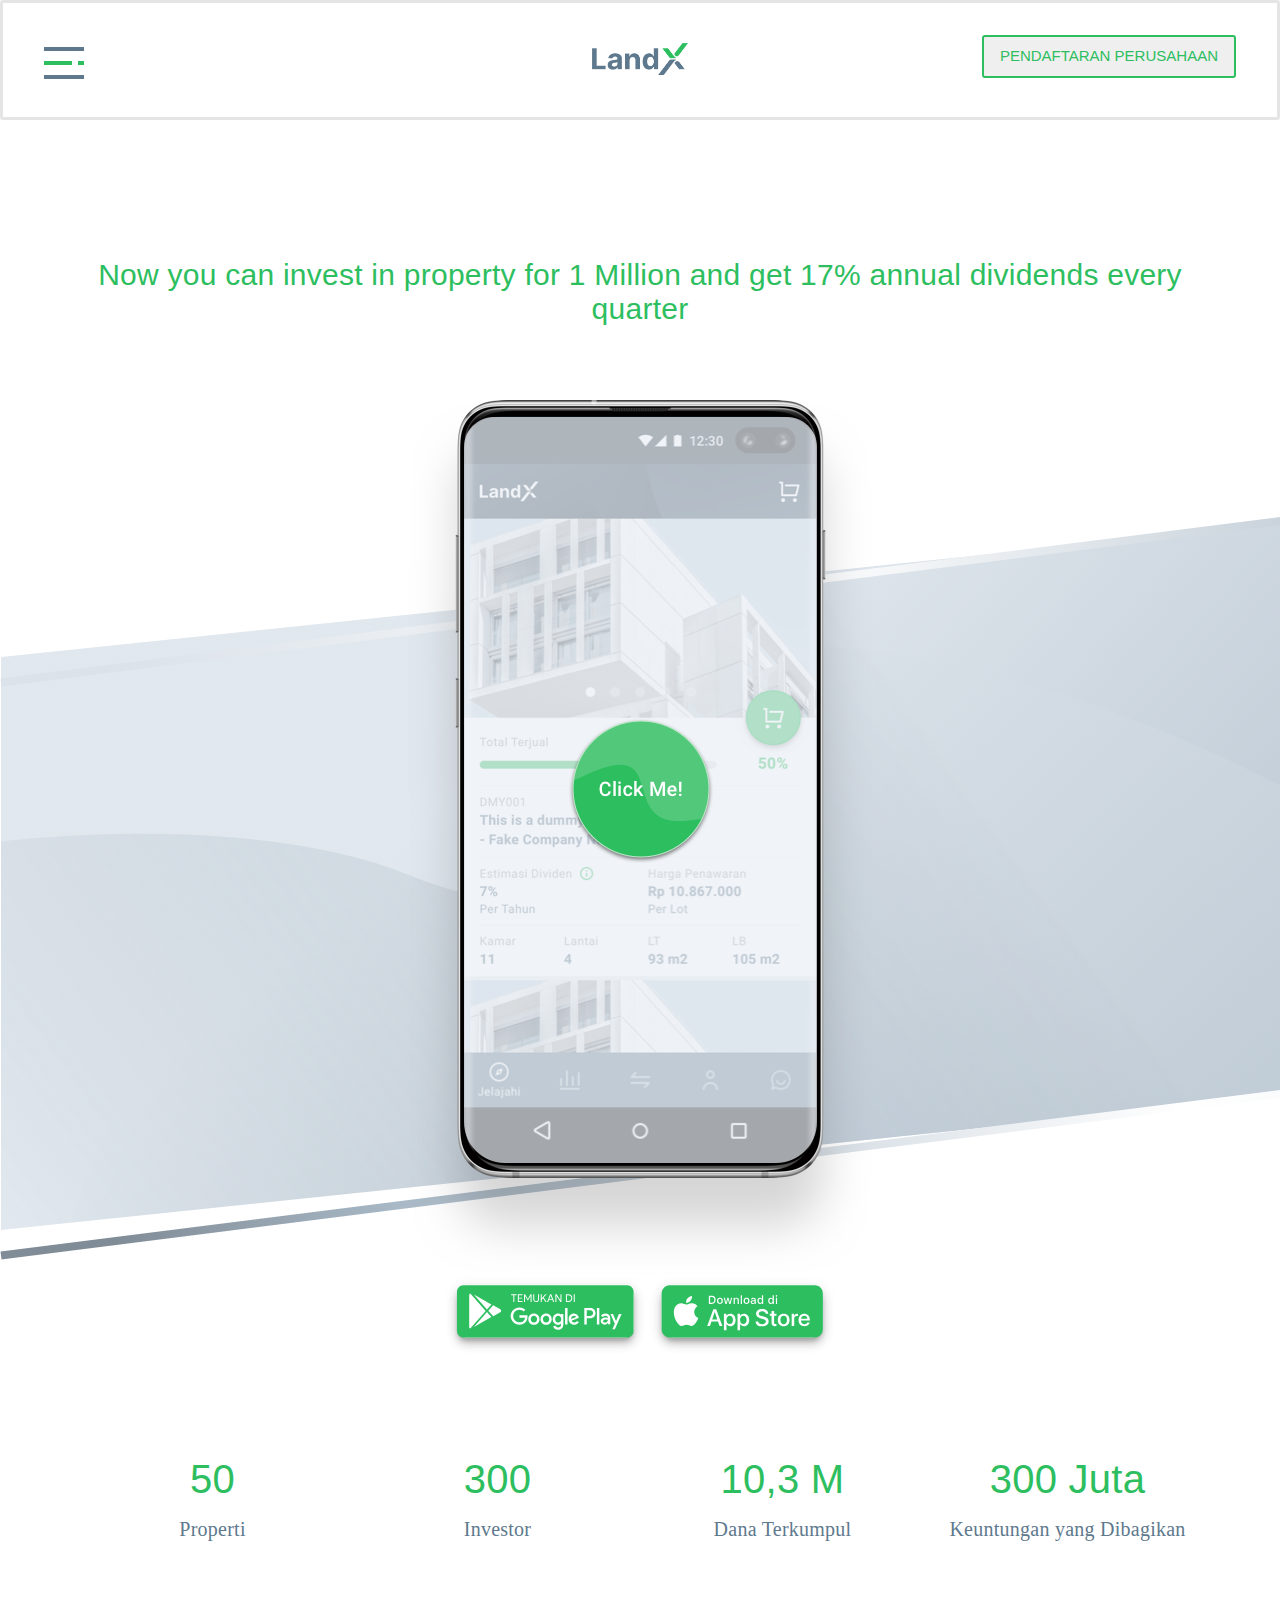
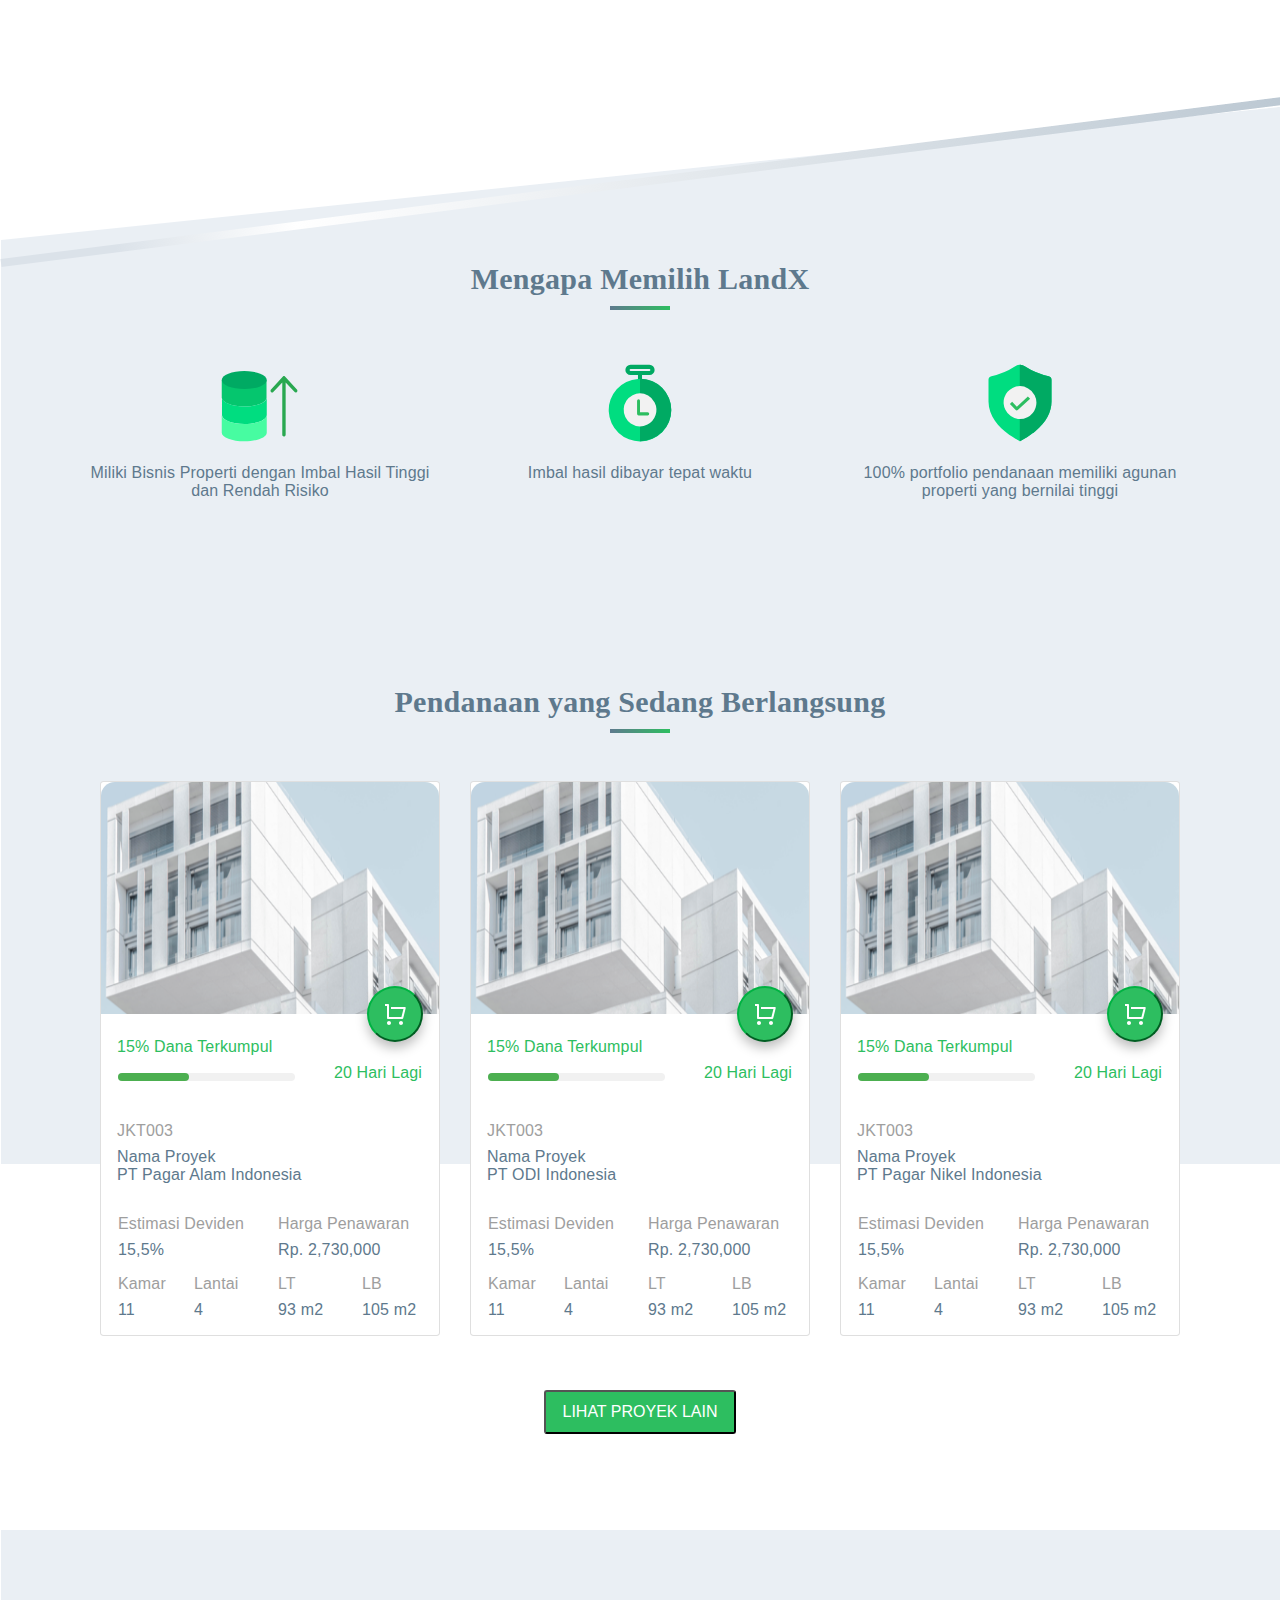
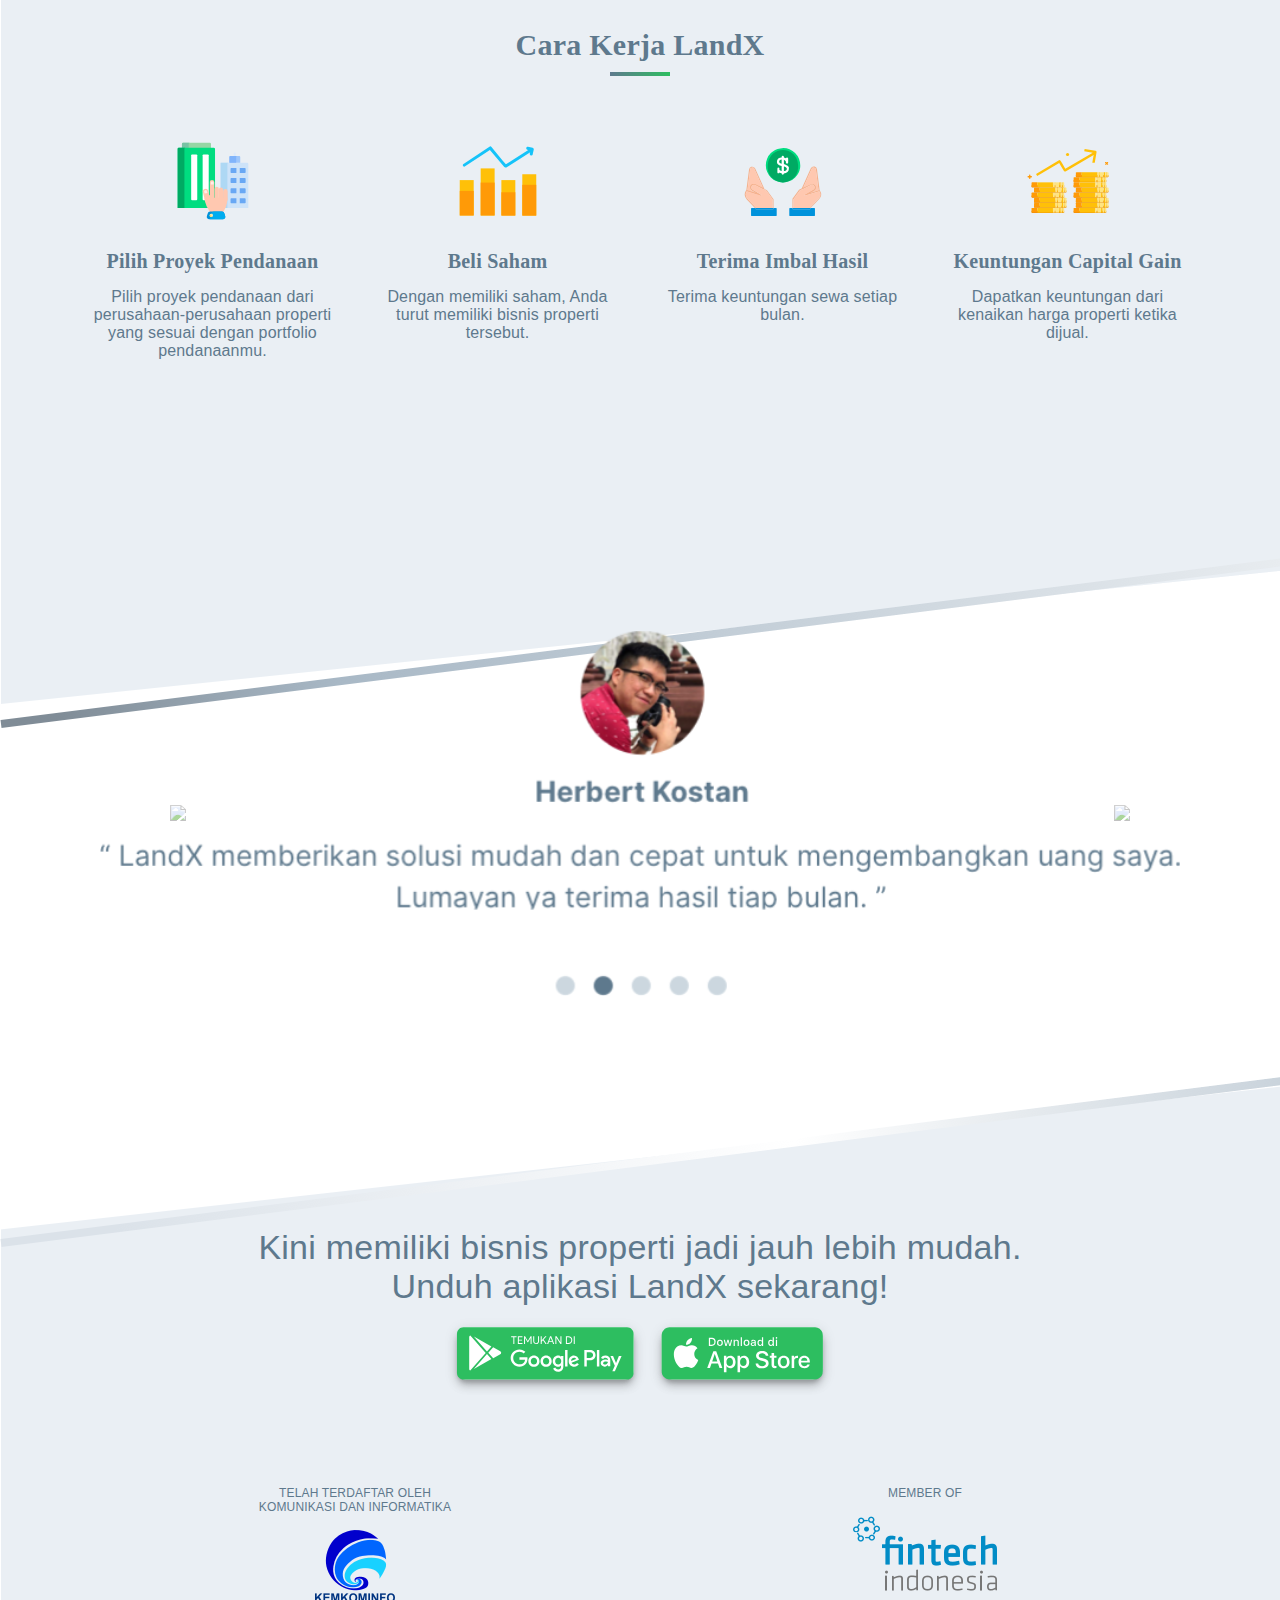
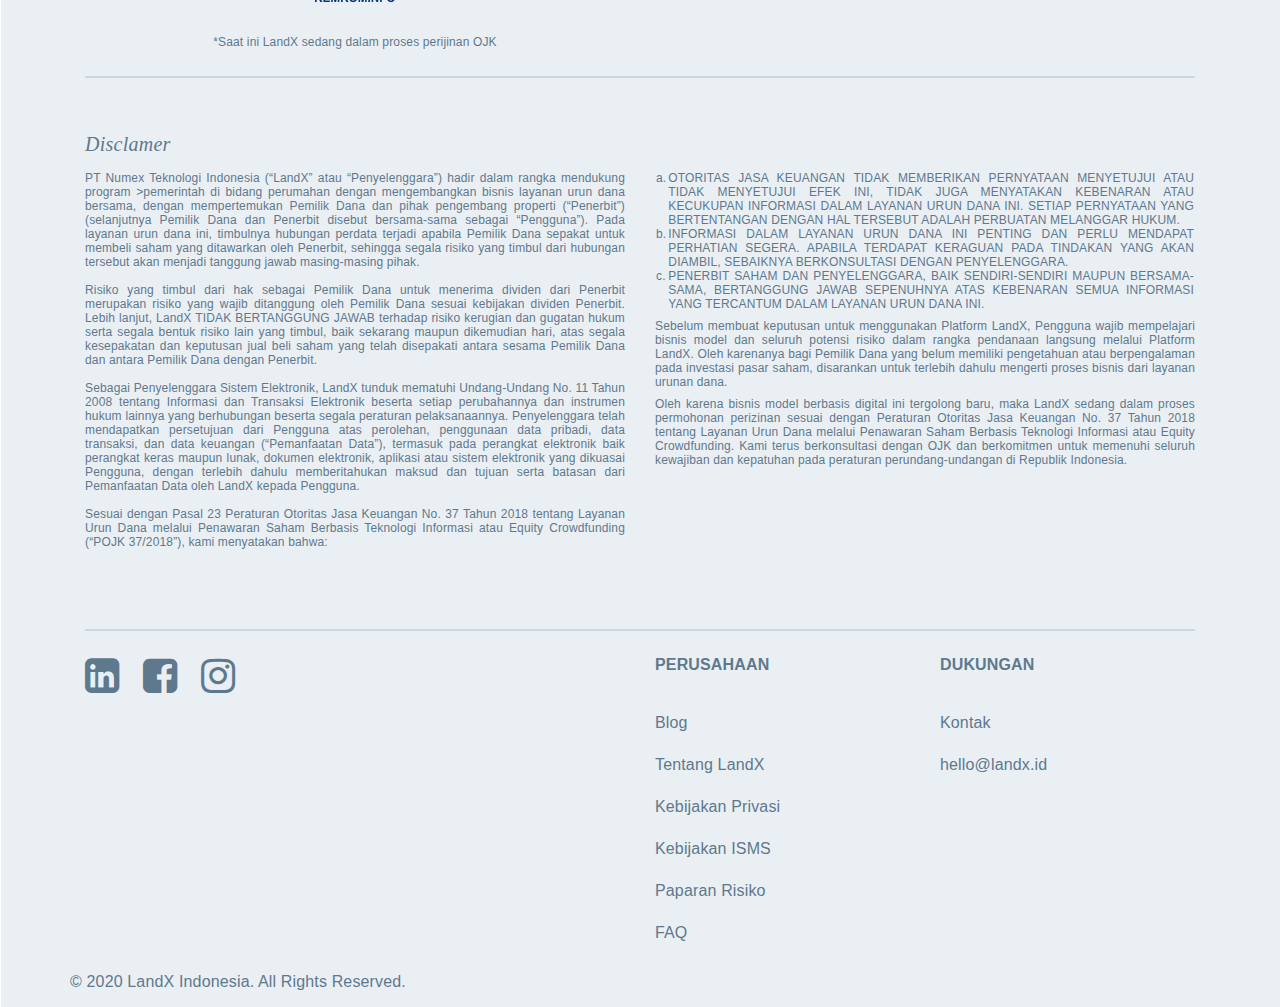
==== commit 3f12077d: "updating page" ====
--- a/index.html
+++ b/index.html
@@ -21,8 +21,9 @@
 <body>
     
     <!-- Navigation bar -->
-
+    
     <div class="container-fluid sticky-top" style="padding: 32px 24px;" id="navbar">
+
         <div class="row row-cols-3">
             <div class="float-sm-left float-md-left" id="hamburgerMenu">
               <img src="img/hamburgerMenu.svg" alt="hamburgerMenu" >
@@ -31,14 +32,17 @@
               <img src="img/LandX_Logo.png" alt="LandX Logo" id="logolandx">
             </div>
             <div class="col" style="text-align:right" id="companyregistration" class="img-fliuid">
-              <button id="lx_btn_outline">COMPANY REGISTER</button>
+              <button id="lx_btn_outline">PENDAFTARAN PERUSAHAAN</button>
             </div> 
         </div>
+
     </div>
 
     <!-- Hero bar -->
-    
-        <div class="container-fluid" id="lx_hero1">
+
+    <div class="lx_bg" id="lx_hero1">
+
+        <div class="container">
           
             <!-- Headline & Mockup Phone -->
 
@@ -61,7 +65,7 @@
                 
                 <div class="col-6 col-sm-6 col-md-3 mb-3">
                     <h2 class="h3">50</h2>
-                    <p class="p2">Property</p>
+                    <p class="p2">Properti</p>
                 </div>
 
                 <div class="col-6 col-sm-6 col-md-3 mb-3">
@@ -71,46 +75,49 @@
 
                 <div class="col-6 col-sm-6 col-md-3 mb-3">
                     <h2 class="h3">10,3 M</h2>
-                    <p class="p2">Fund Raised</p>
+                    <p class="p2">Dana Terkumpul</p>
                 </div>
 
                 <div class="col-6 col-sm-6 col-md-3 mb-3">
                     <h2 class="h3">300 Juta</h2>
-                    <p class="p2">Profits are Shared</p>
-                </div>
-
+                    <p class="p2">Keuntungan yang Dibagikan</p>
+                </div>
+
+                </div>
             </div>
         </div>
     </div>
+    
+        
 
     <!-- WHY CHOOSE LANDX & ONGOING FUNDING PROJECTS SECTION -->   
 
-    <div id="lx_why">
-        <div class="container-fluid" id="lx_hero2">
+    <div class="lx_bg" id="lx_hero2">
+        <div class="container-fluid">
 
             <!-- Why Choose LandX -->
             <div class="row" style="padding-top: 204px;">
                 <div class="col">
-                    <h2 id="h2">Why Choose LandX</h2>
+                    <h2 id="h2">Mengapa Memilih LandX</h2>
                     <img src="img/line_why.png" alt="line_why" position="center" class="mx-auto d-block">
                 </div>
             </div>
             
             <div class="container">
-                <div class="row flex-column flex-sm-column flex-md-row flex-lg-row mb-5" style="padding-top: 48px;">
-    
-                    <div class="col-12 col-sm-12 col-md-4 col-lg-4 mx-auto d-block">
-                        <img src="img/icon/imbal_hasil_tinggi.svg" alt="iconPlaceholder" class="icon mx-auto d-block" style="height: 116px; margin-bottom: 16px;">
+                <div class="row flex-column flex-sm-column flex-md-row flex-lg-row" style="padding-top: 48px;">
+    
+                    <div class="col-12 col-sm-12 col-md-4 col-lg-4">
+                        <img src="img/icon/imbal_hasil_tinggi.svg" alt="iconPlaceholder" class="icon mx-auto d-block" style="height: 90px; margin-bottom: 16px;">
                         <p class="p">Miliki Bisnis Properti dengan Imbal Hasil Tinggi dan Rendah Risiko</p>
                     </div>
     
-                    <div class="col-12 col-sm-12 col-md-4 col-lg-4 mx-auto d-block">
-                        <img src="img/icon/tepat_waktu.svg" alt="iconPlaceholder" class="icon mx-auto d-block" style="height: 116px; margin-bottom;: 16px">
+                    <div class="col-12 col-sm-12 col-md-4 col-lg-4">
+                        <img src="img/icon/tepat_waktu.svg" alt="iconPlaceholder" class="icon mx-auto d-block" style="height: 90px; margin-bottom: 16px">
                         <p class="p">Imbal hasil dibayar tepat waktu</p>
                     </div>
     
-                    <div class="col-12 col-sm-12 col-md-4 col-lg-4 mx-auto d-block">
-                        <img src="img/icon/anggunan.svg" alt="iconPlaceholder" class="icon mx-auto d-block" style="height: 116px; margin-bottom;: 16px">
+                    <div class="col-12 col-sm-12 col-md-4 col-lg-4">
+                        <img src="img/icon/anggunan.svg" alt="iconPlaceholder" class="icon mx-auto d-block" style="height: 90px; margin-bottom: 16px">
                         <p class="p">100% portfolio pendanaan memiliki agunan properti yang bernilai tinggi</p>
                     </div>
         
@@ -118,7 +125,7 @@
 
                 <div class="row" style="padding-top: 160px;">
                     <div class="col">
-                        <h2 id="h2">Ongoing Funding Projects</h2>
+                        <h2 id="h2">Pendanaan yang Sedang Berlangsung</h2>
                         <img src="img/line_why.png" alt="line_why" position="center" class="mx-auto d-block">
                     </div>
                 </div>
@@ -158,7 +165,7 @@
                             <div class="row">
                                 <div class="col-sm">
                                     <p class="p11">JKT003</p>
-                                    <p class="p12">Project Name <br>Lorem Ipsum Dolor Sit Amet<p>
+                                    <p class="p12">Nama Proyek<br>PT Pagar Alam Indonesia<p>
                                 </div>
                             </div>
             
@@ -231,7 +238,7 @@
                         <div class="row">
                             <div class="col-sm">
                                 <p class="p11">JKT003</p>
-                                <p class="p12">Project Name <br>Lorem Ipsum Dolor Sit Amet<p>
+                                <p class="p12">Nama Proyek<br>PT ODI Indonesia<p>
                             </div>
                         </div>
         
@@ -304,7 +311,7 @@
                     <div class="row">
                         <div class="col-sm">
                             <p class="p11">JKT003</p>
-                            <p class="p12">Project Name <br>Lorem Ipsum Dolor Sit Amet<p>
+                            <p class="p12">Nama Proyek<br>PT Pagar Nikel Indonesia<p>
                         </div>
                     </div>
     
@@ -344,14 +351,15 @@
                 </div>
             </div>
         </div>
-        </div>   
-        </div>
+    </div>
+
+        
 
             <!-- CTA See project-->
 
             <div class="row" style="padding-top: 54px; position: relative; margin-bottom: 96px;">
                     <div class="col" style="text-align:center" class="img-fliuid">
-                        <button id="lx_btn_fill">SEE OTHER PROJECT</button>
+                        <button id="lx_btn_fill">LIHAT PROYEK LAIN</button>
                     </div> 
                 </div>
             </div>
@@ -365,7 +373,7 @@
         <div class="container">
             <div class="row" style="padding-top: 16px;">
                 <div class="col">
-                    <h2 id="h2">How LandX Works</h2>
+                    <h2 id="h2">Cara Kerja LandX</h2>
                     <img src="img/line_why.png" alt="line_why" position="center" class="mx-auto d-block">
                 </div>
             </div>
@@ -375,25 +383,25 @@
             <div class="row" style="padding-top: 60px;" > 
                 
                 <div class="col-sm col-md-6 col-lg-3">
-                    <img src="img/icon/pilih_proyek.svg" alt="icon_benefit" class="icon mx-auto d-block" style="height: 116px;">
+                    <img src="img/icon/pilih_proyek.svg" alt="icon_benefit" class="icon mx-auto d-block" style="height: 90px;">
                     <p class="p1">Pilih Proyek Pendanaan</p>
                     <p class="p">Pilih proyek pendanaan dari perusahaan-perusahaan properti yang sesuai dengan portfolio pendanaanmu.</br></p>
                 </div>
     
                 <div class="col-sm col-md-6 col-lg-3">
-                    <img src="img/icon/beli_saham.svg" alt="icon_benefit" class="icon mx-auto d-block" style="height: 116px;">
+                    <img src="img/icon/beli_saham.svg" alt="icon_benefit" class="icon mx-auto d-block" style="height: 90px;">
                     <p class="p1">Beli Saham</p>
                     <p class="p">Dengan memiliki saham, Anda turut memiliki bisnis properti tersebut.</p>
                 </div>
     
                 <div class="col-sm col-md-6 col-lg-3">
-                    <img src="img/icon/imbal_hasil.svg" alt="icon_benefit" class="icon mx-auto d-block" style="height: 116px;">
+                    <img src="img/icon/imbal_hasil.svg" alt="icon_benefit" class="icon mx-auto d-block" style="height: 90px;">
                     <p class="p1">Terima Imbal Hasil</p>
                     <p class="p">Terima keuntungan sewa setiap bulan.</br></p>
                 </div>
     
                 <div class="col-sm col-md-6 col-lg-3">
-                    <img src="img/icon/capital_gain.svg" alt="icon_benefit" class="icon mx-auto d-block" style="height: 116px;">
+                    <img src="img/icon/capital_gain.svg" alt="icon_benefit" class="icon mx-auto d-block" style="height: 90px;">
                     <p class="p1">Keuntungan Capital Gain</p>
                     <p class="p">Dapatkan keuntungan dari kenaikan harga properti ketika dijual.</p>
                 </div>
@@ -469,11 +477,11 @@
     
             <div class="containter-fluid">
                 <div class="row mb-5">
-                    <div class="col-12 col-sm-12 col-md-12 col-lg-6" style="padding-top: 0px;" style="text-align: center;">
+                    <div class="col-12" style="padding-top: 0px;" style="text-align: center;">
                         <img src="img/line_footer.png" class="line_footer">
                     </div>
                 </div>
-                <div class="row mb-5">
+                <div class="row">
                     <div class="col">
                         <p class="p2-1" style="text-align: left;"><i>Disclamer</i></p>
                     </div>
@@ -553,7 +561,7 @@
         <!-- Menu and Social Media List -->   
         
             <div class="row flex-sm-column flex-md-row flex-lg-row">
-                <div class="col-sm-12 col-md-6 col-lg-6 mb-5" style="padding-top: 8px;" style="text-align: center;">   
+                <div class="col-sm-12" style="padding-top: 8px; padding-bottom: 16px;" style="text-align: center;">   
                     <img src="img/line_footer.png" class="line_footer">
                 </div>
             </div>
@@ -561,7 +569,7 @@
             <div class="row flex-sm-column flex-md-row flex-lg-row">
                 <div class="col-sm-12 col-md-6 col-lg-6 mb-0" style="text-align: left;">
                     <div class="social-media"></div>
-                        <ul class="">
+                        <ul class="list-group list-group-horizontal">
                             <li class="li"><a href="https://www.linkedin.com/company/landx-id/" target="landx"></a><i class="fa fa-linkedin-square" aria-hidden="true"></i></li>
                             <li class="li"><a href="https://www.facebook.com/landx.id/" target="landx"></a><i class="fa fa-facebook-square" aria-hidden="true"></i></li>
                             <li class="li"><a href="https://www.instagram.com/landx.id/" target="landx"></a><i class="fa fa-instagram" aria-hidden="true"></i>
--- a/style.css
+++ b/style.css
@@ -461,6 +461,8 @@
     display: inline-block;
     color: #5e798d;
     padding-left: 0;
+    position: relative;
+    top: -10px;
 }
 
 .li:hover {
